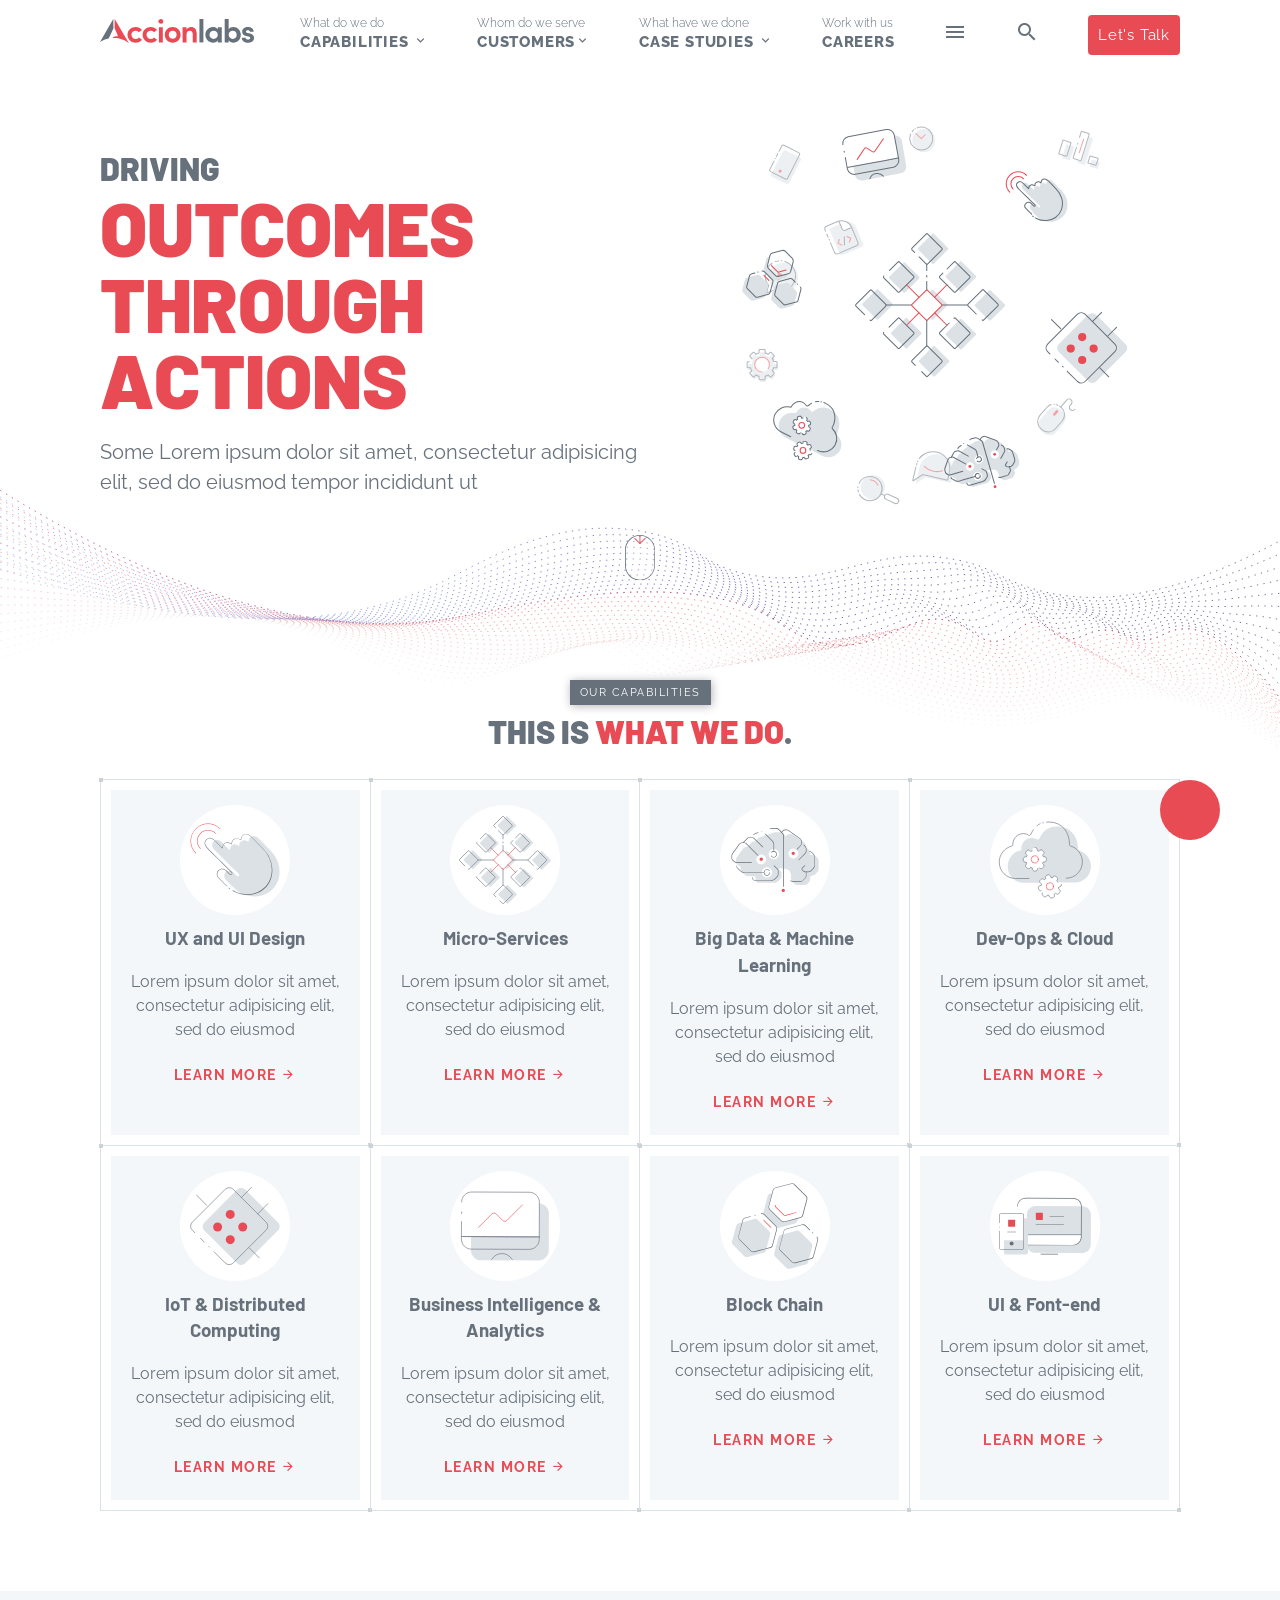
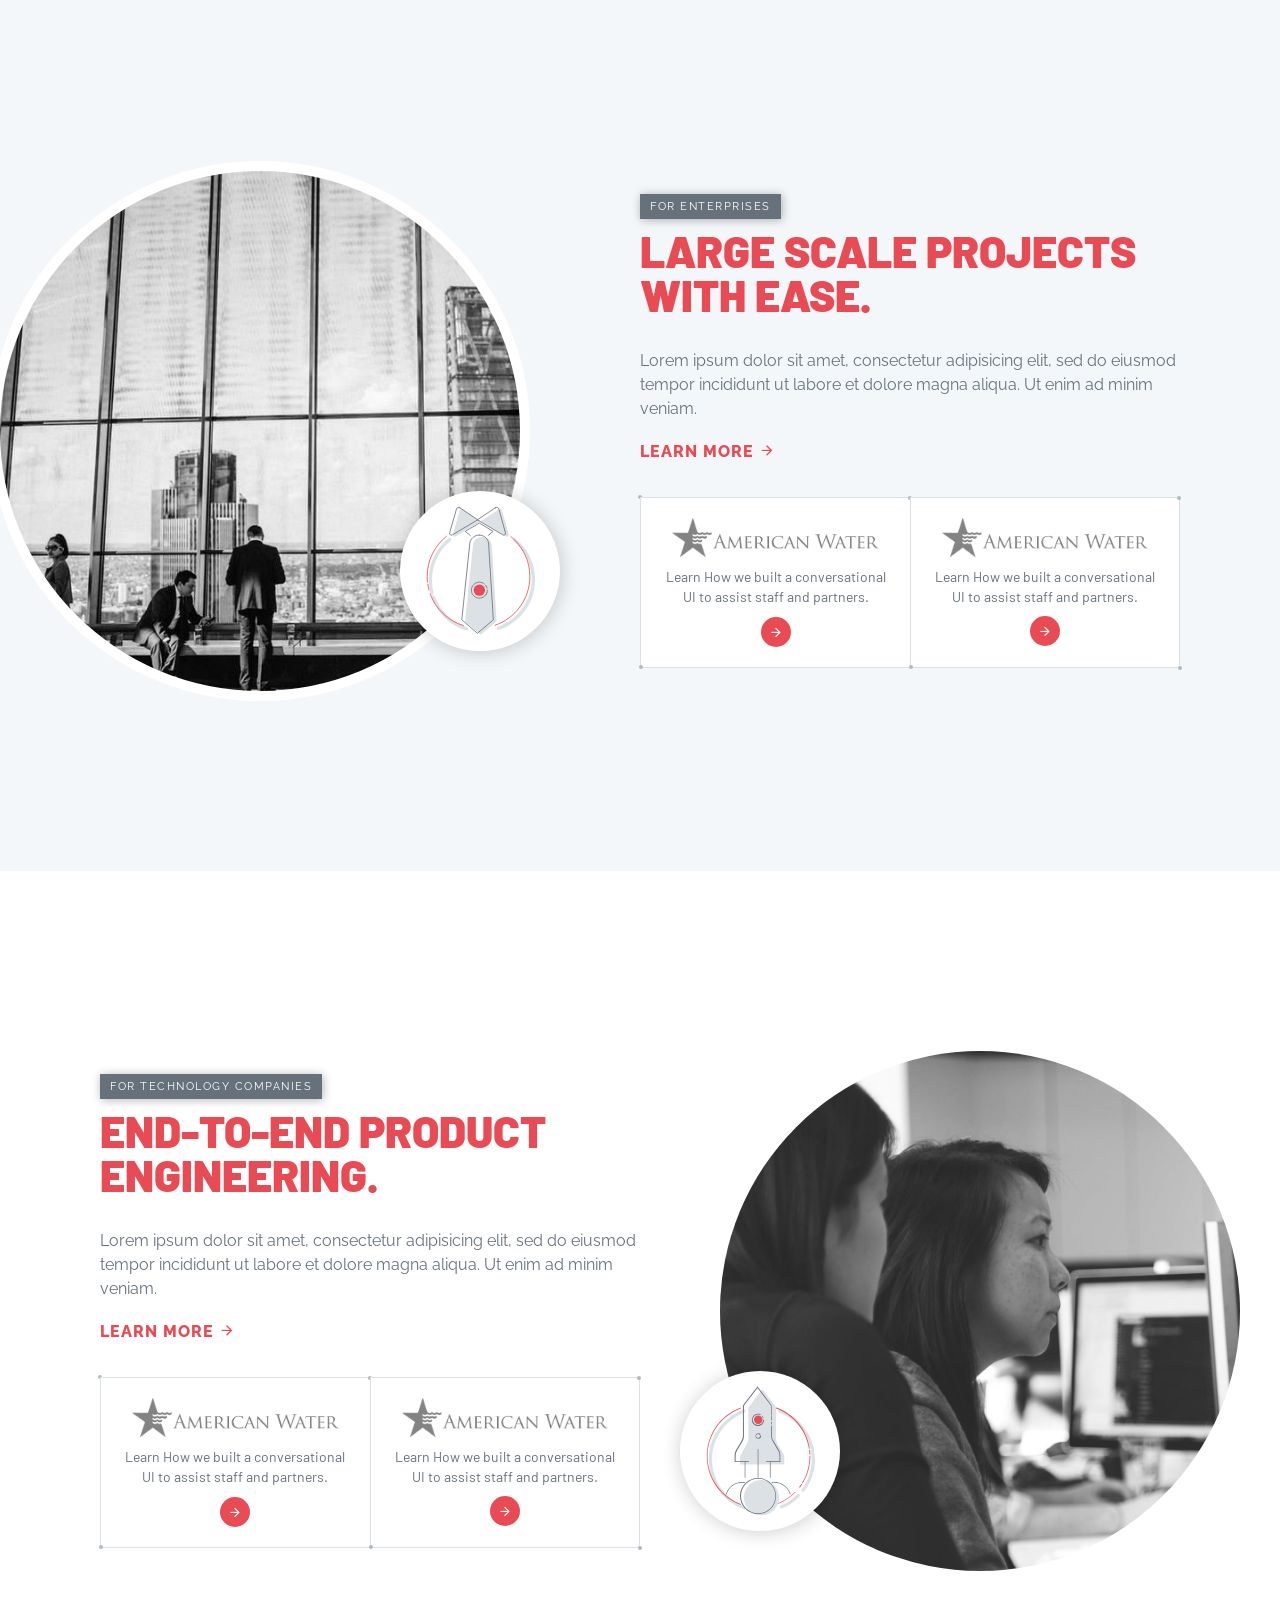
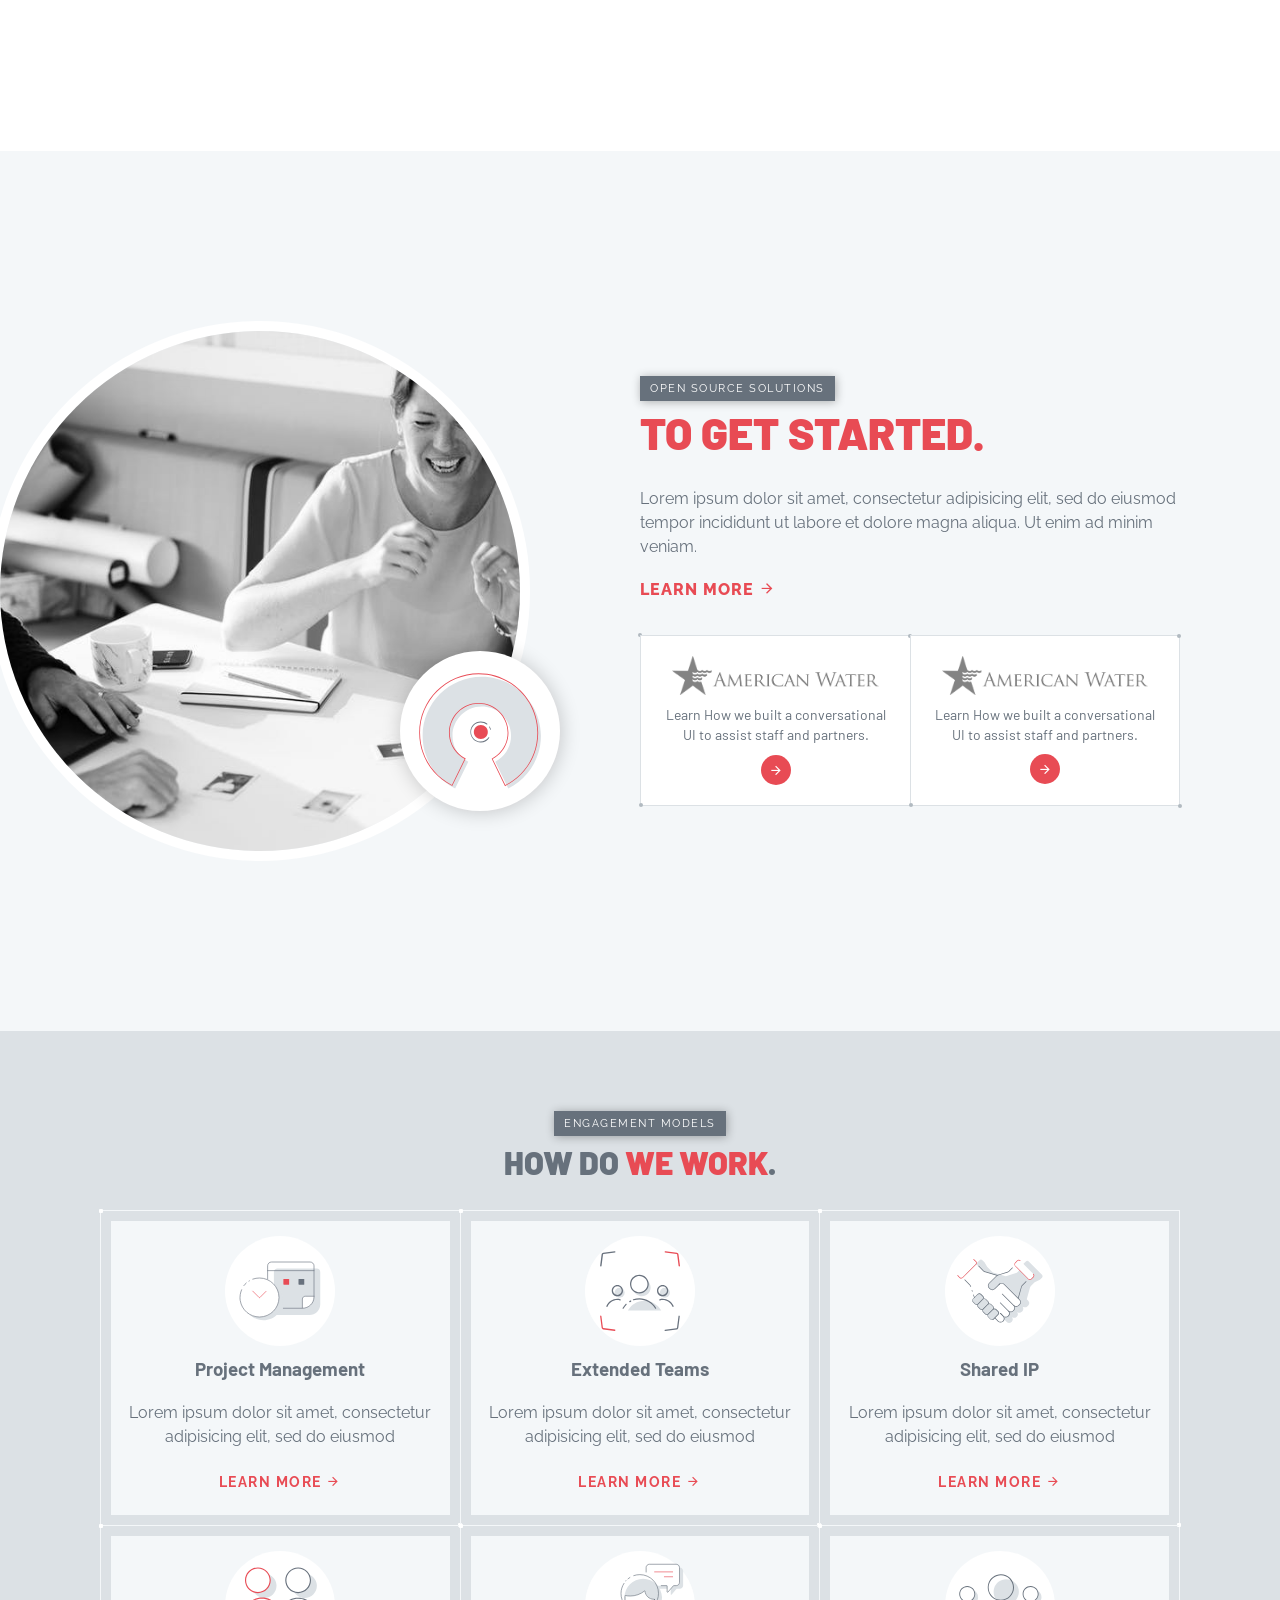
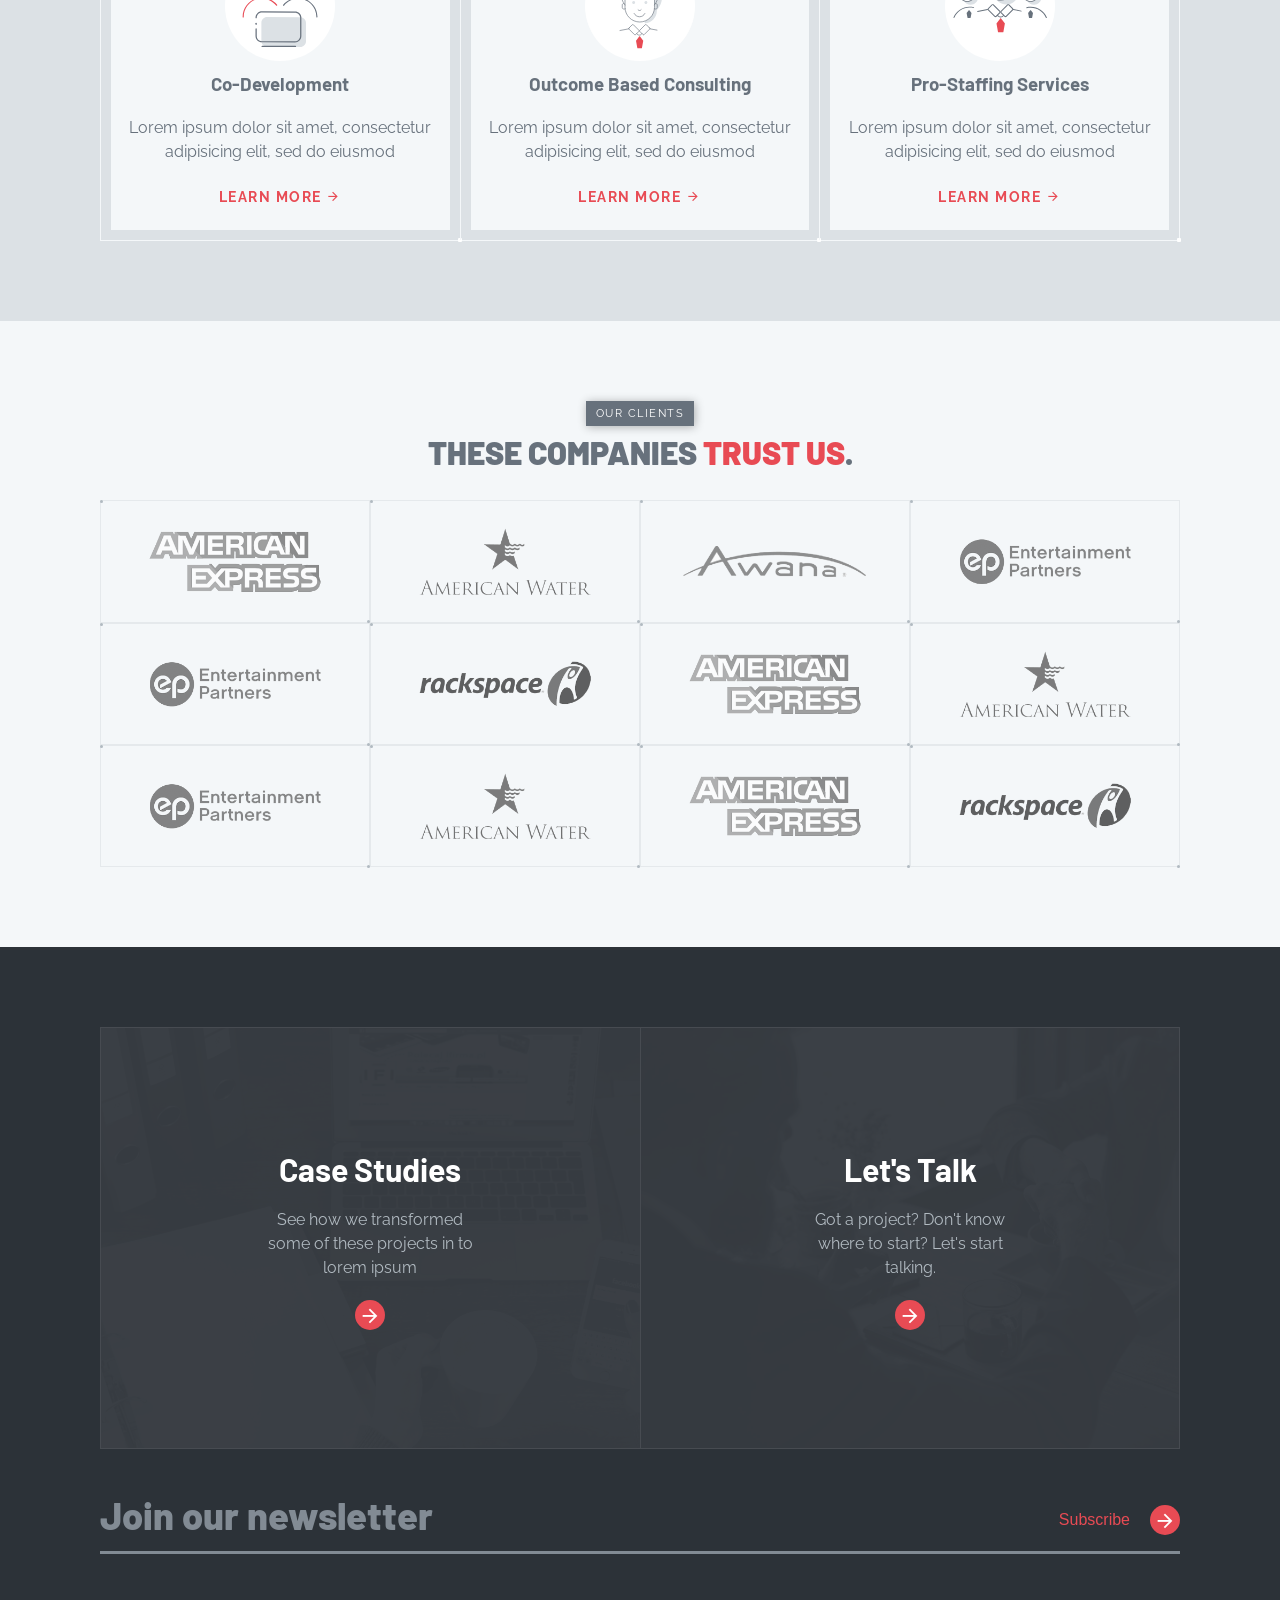
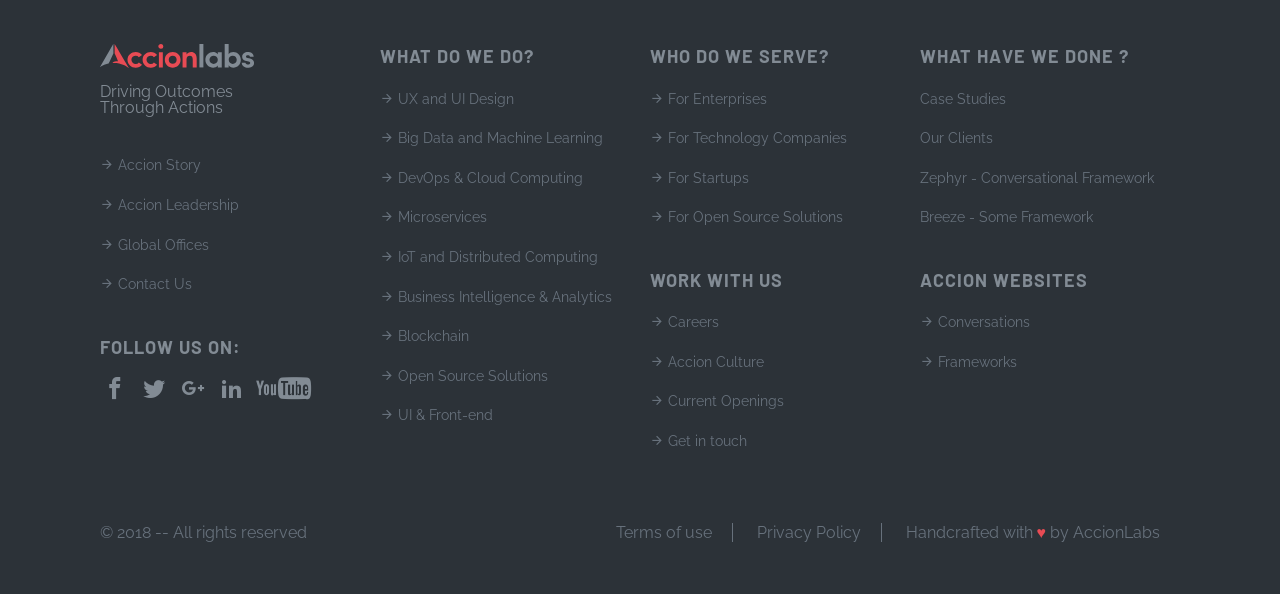
==== accion/index.html @ 18378451 "Changes" ====
<!doctype html>
<html class="no-js" lang="">
    <head>
        <meta charset="utf-8">
        <meta http-equiv="x-ua-compatible" content="ie=edge">
        <title></title>
        <meta name="description" content="">
        <meta name="viewport" content="width=device-width, initial-scale=1">

        <link rel="manifest" href="site.webmanifest">
        <link rel="apple-touch-icon" href="icon.png">
        <!-- Place favicon.ico in the root directory -->

        <link rel="stylesheet" href="css/normalize.css">
        <link rel="stylesheet" href="css/main.css">
    </head>
    <body>
        <!--[if lte IE 9]>
            <p class="browserupgrade">You are using an <strong>outdated</strong> browser. Please <a href="https://browsehappy.com/">upgrade your browser</a> to improve your experience and security.</p>
        <![endif]-->

        <!-- Add your site or application content here -->
       <div class="canvas">

           <header class="top-nav">
               <div class="page-wrap row">
                   <div class="branding col">
                       <a href="#nogo" class="logo">
                           <img src="img/logo.svg" alt="" class="inject-me">
                       </a>
                   </div>

                   <nav class="col nav-bar">
                       <ul class="main-nav row">
                      
                           <li>
                               <a href="#">
                                <span class="small">What do we do</span>
                                <span class="label">
                                  Capabilities
                                  <i class="icon icon-keyboard_arrow_down"></i>
                                </span>
                                </a>
                           </li>

                           <li>
                              <a href="#">
                                <span class="small">Whom do we serve</span>
                                <span class="label">
                                  Customers<i class="icon icon-keyboard_arrow_down"></i>
                                </span>
                              </a>
                           </li>

                           <li>
                               <a href="#">

                                <span class="small">What have we done</span>
                                <span class="label">
                                  Case Studies
                                  <i class="icon icon-keyboard_arrow_down"></i>
                                </span>
                                </a>
                           </li>

                           <li>
                               <a href="#">
                                  <span class="small">Work with us </span>
                                  <span class="label">
                                    Careers
                                  </span>
                               </a>
                           </li>

                            <li class="full-nav-icon navicon nav-trigger">
                                <a href="#">
                                    <i class="icon icon-nav icon-menu"></i>
                                </a>
                            </li>

                            <li class="navicon">
                                <a href="#">
                                    <i class="icon icon-nav icon-search"></i>
                                </a>
                            </li>

                             <li>
                               <a href="#">
                                  <span class="cta-btn">Let's Talk</span>
                                </a>
                           </li>

  
                          

                       </ul>
                   </nav>
                  
               </div>
           </header>
           <main class="page">
                <section class="page-section hero-banner">
                 
                    <div class="page-wrap">
                        <div class="slider-wrap">




                          <ul class="slider">
                            <li class="slide vertical-center">

                              <div class="animated-svg">
                               <div class="svg-slide">
                                <figure id="tagline" class="main-svg">
                                 <img src="img/tagline.svg" alt="" class="inject-me">

                                 <span class="burst-anim">
                                   <img src="img/burst.svg" alt="" class="inject-me">
                                 </span>
                               </figure>
                             </div>
                           </div>

                              <div class="aligner">
                                <div class="vertical-content aligner-item">
                                  <h2 class="typewriter">
                                    <strong class="js-letters mast__text smallblack">Driving
                                    </strong>
                                    <span class="js-letters mast__text"> Outcomes</span>
                                    <span class="js-letters mast__text">
                                      Through
                                    </span>
                                    <span class="js-letters mast__text"> Actions</span>
                                </h2>
                                <p>Some Lorem ipsum dolor sit amet, consectetur adipisicing elit, sed do eiusmod
                                tempor incididunt ut</p>
                                </div>

                              </div>
                            </li>


                            <li class="slide vertical-center">


                              <div class="animated-svg">
                               <div class="svg-slide">
                                <figure id="ux-design" class="main-svg">
                                 <img src="img/ux-design.svg" alt="" class="inject-me">
                                 <span class="burst-anim">
                                   <img src="img/burst.svg" alt="" class="inject-me">
                                 </span>
                               </figure>
                             </div>
                           </div>

                              <div class="aligner">
                                <div class="vertical-content aligner-item">
                                  <h2 class="typewriter">
                                    <strong class="js-letters mast__text smallblack">Engaging Users</strong>
                                    <span class="js-letters mast__text">with Human</span>
                                    <span class="js-letters mast__text">  Centered</span>
                                    <span class="js-letters mast__text">Designs</span>
                                </h2>
                                <p>Another Lorem ipsum dolor sit amet, consectetur adipisicing elit, sed do eiusmod
                                tempor incididunt ut labore</p>
                                </div>
                              </div>

                     
                            </li>


                            <li class="slide vertical-center">


                              <div class="animated-svg">
                               <div class="svg-slide">
                                <figure id="technology" class="main-svg">
                                 <img src="img/technology.svg" alt="" class="inject-me">
                                 <span class="burst-anim">
                                   <img src="img/burst.svg" alt="" class="inject-me">
                                 </span>
                               </figure>
                             </div>
                           </div>


                              <div class="aligner">
                                <div class="vertical-content aligner-item">
                                  <h2 class="typewriter">
                                     <strong class="js-letters mast__text smallblack">Fostering</strong>
                                    <span class="js-letters mast__text">a culture of </span>
                                    <span class="js-letters mast__text"> Innovation and</span><span class="js-letters mast__text">  Collaboration</span>
                                </h2>
                                <p>Some Lorem ipsum dolor sit amet, consectetur adipisicing elit, sed do eiusmod
                                tempor incididunt ut</p>
                                </div>
                              </div>
                            </li>


                            <li class="slide vertical-center">


                              <div class="animated-svg">
                               <div class="svg-slide">
                                <figure id="ux-design" class="main-svg">
                                 <img src="img/business.svg" alt="" class="inject-me">
                                 <span class="burst-anim">
                                   <img src="img/burst.svg" alt="" class="inject-me">
                                 </span>
                               </figure>
                             </div>
                           </div>


                              <div class="aligner">
                                <div class="vertical-content aligner-item">
                                  <h2 class="typewriter">
                                    <span class="js-letters mast__text">Beyond</span>
                                    <span class="js-letters mast__text">Web and </span>
                                    <span class="js-letters mast__text">Smartphones</span>
                                </h2>
                                <p>One Lorem ipsum dolor sit amet, consectetur adipisicing elit, sed do eiusmod
                                tempor incididunt</p>
                                </div>
                              </div>
                            </li>
                          </ul>
                        </div>
                      
                    </div>
                    <div class="wave parallax-img">
                      <img src="img/waves.svg" alt="" class="inject-me">
                    </div>

                    <span class="mouse-anim">
                      <img src="img/mouse.svg" alt="" class="inject-me">
                    </span>
                </section>
                <section class="page-section content-block services-section">
                     <header class="section-heading page-wrap">
                          <span class="labeltxt">Our Capabilities</span>
                          <h2 class="sub-heading">This is <span class="highlight">what we do</span>.</h2>
                      </header>
                    <div class="page-wrap">
                     <div class="coe-wrap row">
                       <article class="coe-block col-3">
                         <div class="cb-wrap">
                          <a href="#">
                           <figure class="icon">
                             <img src="img/icon-ux.svg" alt="" class="inject-me">
                           </figure>
                           <h3>UX and UI Design</h3>
                           <p>Lorem ipsum dolor sit amet, consectetur adipisicing elit, sed do eiusmod</p>
                           </a>

                           <a href="#" class="button more-button">Learn More <i class="icon-arrow_forward"></i>
                           </a>
                           
                         </div>
                       </article>
                       <article class="coe-block col-3">
                         <div class="cb-wrap">
                          <a href="#">
                           <figure class="icon">
                             <img src="img/icon-microservices.svg" alt="" class="inject-me">
                           </figure>
                           <h3>Micro-Services</h3>
                           <p>Lorem ipsum dolor sit amet, consectetur adipisicing elit, sed do eiusmod</p>
                           </a>

                           <a href="#" class="button more-button">Learn More <i class="icon-arrow_forward"></i>
                           </a>
                           
                         </div>
                       </article>
                       <article class="coe-block col-3">
                         <div class="cb-wrap">
                          <a href="#">
                           <figure class="icon">
                             <img src="img/icon-bigdata.svg" alt="" class="inject-me">
                           </figure>
                           <h3>Big Data &amp; Machine Learning</h3>
                           <p>Lorem ipsum dolor sit amet, consectetur adipisicing elit, sed do eiusmod</p>
                           </a>

                           <a href="#" class="button more-button">Learn More <i class="icon-arrow_forward"></i>
                           </a>
                           
                         </div>
                       </article>
                       
                       <article class="coe-block col-3">
                         <div class="cb-wrap">
                          <a href="#">
                           <figure class="icon">
                             <img src="img/icon-devops.svg" alt="" class="inject-me">
                           </figure>
                           <h3>Dev-Ops &amp; Cloud</h3>
                           <p>Lorem ipsum dolor sit amet, consectetur adipisicing elit, sed do eiusmod</p>
                           </a>

                           <a href="#" class="button more-button">Learn More <i class="icon-arrow_forward"></i>
                           </a>
                           
                         </div>
                       </article>
                       

                       <article class="coe-block col-3">
                         <div class="cb-wrap">
                          <a href="#">
                           <figure class="icon">
                             <img src="img/icon-iot.svg" alt="" class="inject-me">
                           </figure>
                           <h3>IoT &amp; Distributed Computing</h3>
                           <p>Lorem ipsum dolor sit amet, consectetur adipisicing elit, sed do eiusmod</p>
                           </a>

                           <a href="#" class="button more-button">Learn More <i class="icon-arrow_forward"></i>
                           </a>
                           
                         </div>
                       </article>


                       <article class="coe-block col-3">
                         <div class="cb-wrap">
                          <a href="#">
                           <figure class="icon">
                             <img src="img/icon-bi.svg" alt="" class="inject-me">
                           </figure>
                           <h3>Business Intelligence &amp; Analytics</h3>
                           <p>Lorem ipsum dolor sit amet, consectetur adipisicing elit, sed do eiusmod</p>
                           </a>

                           <a href="#" class="button more-button">Learn More <i class="icon-arrow_forward"></i>
                           </a>
                           
                         </div>
                       </article>

                        <article class="coe-block col-3">
                         <div class="cb-wrap">
                          <a href="#">
                           <figure class="icon">
                             <img src="img/icon-blockchain.svg" alt="" class="inject-me">
                           </figure>
                           <h3>Block Chain</h3>
                           <p>Lorem ipsum dolor sit amet, consectetur adipisicing elit, sed do eiusmod</p>
                           </a>

                           <a href="#" class="button more-button">Learn More <i class="icon-arrow_forward"></i>
                           </a>
                           
                         </div>
                       </article>

                       <article class="coe-block col-3">
                         <div class="cb-wrap">
                          <a href="#">
                           <figure class="icon">
                             <img src="img/icon-ui.svg" alt="" class="inject-me">
                           </figure>
                           <h3>UI &amp; Font-end</h3>
                           <p>Lorem ipsum dolor sit amet, consectetur adipisicing elit, sed do eiusmod</p>
                           </a>

                           <a href="#" class="button more-button">Learn More <i class="icon-arrow_forward"></i>
                           </a>
                           
                         </div>
                       </article>
                     </div>



                    </div>
                </section>

                <section class="page-section content-block feature-block alt-bg scroll-section">
                    


                  <div class="vertical-aligner">
                    <div class="page-wrap row">
                      <div class="col-6">
                        <div class="parallax-feature">
                          <figure class="feature-img">
                            <img src="img/corporate.jpg" alt="">
                          </figure>
                          <div class="feature-icon">
                            <img src="img/enterprise.svg" alt="" class="inject-me">
                          </div>
                        </div>
                      </div>
                      <div class="col-6">
                        <div class="aligner">
                          <div class="align-center">

                            <header class="section-heading">
                              <span class="labeltxt">For Enterprises</span>
                              <h2 class="sub-heading">
                                <span class="highlight">Large Scale Projects with ease.</span></h2>
                            </header>
                            <article class="excerpt">
                              <p>Lorem ipsum dolor sit amet, consectetur adipisicing elit, sed do eiusmod
                                tempor incididunt ut labore et dolore magna aliqua. Ut enim ad minim veniam.</p>
                                <a href="#" class="more-btn">
                                  Learn More <i class="icon icon-arrow_forward"></i>
                                </a>

                              <ul class="related-case-studies row">
                                <li class="item col-6">
                                  <figure class="logo-img">
                                    <img src="img/awlogo.png" alt="">
                                  </figure>
                                  <a href="#"><h3>
                                    Learn How we built a conversational UI to assist staff and partners.
                                    <i class="icon icon-arrow_forward"></i>

                                  </h3>
                                  
  
                                  </a>
                                </li>

                                <li class="item col-6">
                                  <figure class="logo-img">
                                    <img src="img/awlogo.png" alt="">
                                  </figure>
                                  <a href="#"><h3>
                                    Learn How we built a conversational UI to assist staff and partners.
                                    <i class="icon icon-arrow_forward"></i>
                                  </h3>
  
                                  </a>
                                </li>


                              </ul>
                            </article>
                          </div>
                        </div>
                      </div>
                    </div>
                  </div>
                </section>

                <section class="page-section content-block feature-block scroll-section">

                  <div class="vertical-aligner">
                    <div class="page-wrap row">
                      <div class="col-6">
                        <div class="aligner">
                          <div class="align-center">
                            <header class="section-heading">
                              <span class="labeltxt">For Technology Companies</span>
                              <h2 class="sub-heading"><span class="highlight">End-to-end Product Engineering.</span></h2>
                            </header>
                            <article class="excerpt">
                              <p>Lorem ipsum dolor sit amet, consectetur adipisicing elit, sed do eiusmod
                                tempor incididunt ut labore et dolore magna aliqua. Ut enim ad minim veniam.</p>
                                <a href="#" class="more-btn">
                                  Learn More <i class="icon icon-arrow_forward"></i>
                                </a>

                              <ul class="related-case-studies row">
                                <li class="item col-6">
                                  <figure class="logo-img">
                                    <img src="img/awlogo.png" alt="">
                                  </figure>
                                  <a href="#"><h3>
                                    Learn How we built a conversational UI to assist staff and partners.
                                    <i class="icon icon-arrow_forward"></i>

                                  </h3>
                                  
  
                                  </a>
                                </li>

                                <li class="item col-6">
                                  <figure class="logo-img">
                                    <img src="img/awlogo.png" alt="">
                                  </figure>
                                  <a href="#"><h3>
                                    Learn How we built a conversational UI to assist staff and partners.
                                    <i class="icon icon-arrow_forward"></i>
                                  </h3>
  
                                  </a>
                                </li>


                              </ul>
                            </article>
                          </div>
                        </div>

                      </div>
                      <div class="col-6">

                       <div class="parallax-feature">
                        <figure class="feature-img">
                          <img src="img/technology.jpg" alt="">
                        </figure>
                        <div class="feature-icon">
                          <img src="img/startup.svg" alt="" class="inject-me">
                        </div>
                      </div>

                    </div>
                  </div>

                 

                </div>

              </section>




              <section class="page-section content-block feature-block alt-bg scroll-section">

                <div class="vertical-aligner">
                  <div class="page-wrap row">
                    <div class="col-6">

                     <div class="parallax-feature">
                      <figure class="feature-img">
                        <img src="img/retail.jpg" alt="">
                      </figure>
                      <div class="feature-icon">
                        <img src="img/opensource.svg" class="inject-me" alt="">
                      </div>
                    </div>

                  </div>

                  <div class="col-6">
                    <div class="aligner">
                      <div class="align-center">
                        <header class="section-heading">
                          <span class="labeltxt">Open Source Solutions</span>
                          <h2 class="sub-heading"><span class="highlight">To Get started.</span></h2>
                        </header>
                        <article class="excerpt">
                              <p>Lorem ipsum dolor sit amet, consectetur adipisicing elit, sed do eiusmod
                                tempor incididunt ut labore et dolore magna aliqua. Ut enim ad minim veniam.</p>
                                <a href="#" class="more-btn">
                                  Learn More <i class="icon-arrow_forward"></i>
                           
                                </a>

                              <ul class="related-case-studies row">
                                <li class="item col-6">
                                  <figure class="logo-img">
                                    <img src="img/awlogo.png" alt="">
                                  </figure>
                                  <a href="#"><h3>
                                    Learn How we built a conversational UI to assist staff and partners.
                                    <i class="icon icon-arrow_forward"></i>

                                  </h3>
                                  
  
                                  </a>
                                </li>

                                <li class="item col-6">
                                  <figure class="logo-img">
                                    <img src="img/awlogo.png" alt="">
                                  </figure>
                                  <a href="#"><h3>
                                    Learn How we built a conversational UI to assist staff and partners.
                                    <i class="icon icon-arrow_forward"></i>
                                  </h3>
  
                                  </a>
                                </li>


                              </ul>
                            </article>
                      </div>
                    </div>
                  </div>

                </div>
              </div>
                  


            </section>


            <section class="process-section page-section content-block">
                      <header class="section-heading center">
                          <span class="labeltxt">Engagement Models</span>
                          <h2 class="sub-heading">How do <span class="highlight">we work</span>.</h2>
                      </header>

                      <div class="page-wrap">
                        <div class="coe-wrap row">
                       <article class="coe-block col-4">
                         <div class="cb-wrap">
                          <a href="#">
                           <figure class="icon">
                             <img src="img/icon-pm.svg" alt="" class="inject-me">
                           </figure>
                           <h3>Project Management</h3>
                           <p>Lorem ipsum dolor sit amet, consectetur adipisicing elit, sed do eiusmod</p>
                           </a>

                           <a href="#" class="button more-button">Learn More <i class="icon-arrow_forward"></i> </a>
                           
                         </div>
                       </article>
                       <article class="coe-block col-4">
                         <div class="cb-wrap">
                          <a href="#">
                           <figure class="icon">
                             <img src="img/icon-extended.svg" alt="" class="inject-me">
                           </figure>
                           <h3>Extended Teams</h3>
                           <p>Lorem ipsum dolor sit amet, consectetur adipisicing elit, sed do eiusmod</p>
                           </a>

                           <a href="#" class="button more-button">Learn More <i class="icon-arrow_forward"></i> </a>
                           
                         </div>
                       </article>
                       <article class="coe-block col-4">
                         <div class="cb-wrap">
                          <a href="#">
                           <figure class="icon">
                             <img src="img/icon-shared.svg" alt="" class="inject-me">
                           </figure>
                           <h3>Shared IP</h3>
                           <p>Lorem ipsum dolor sit amet, consectetur adipisicing elit, sed do eiusmod</p>
                           </a>

                           <a href="#" class="button more-button">Learn More <i class="icon-arrow_forward"></i> </a>
                           
                         </div>
                       </article>
                       

                       <article class="coe-block col-4">
                         <div class="cb-wrap">
                          <a href="#">
                           <figure class="icon">
                             <img src="img/icon-codev.svg" alt="" class="inject-me">
                           </figure>
                           <h3>Co-Development</h3>
                           <p>Lorem ipsum dolor sit amet, consectetur adipisicing elit, sed do eiusmod</p>
                           </a>

                           <a href="#" class="button more-button">Learn More <i class="icon-arrow_forward"></i> </a>
                           
                         </div>
                       </article>

                        <article class="coe-block col-4">
                         <div class="cb-wrap">
                          <a href="#">
                           <figure class="icon">
                             <img src="img/icon-consulting.svg" alt="" class="inject-me">
                           </figure>
                           <h3>Outcome Based Consulting</h3>
                           <p>Lorem ipsum dolor sit amet, consectetur adipisicing elit, sed do eiusmod</p>
                           </a>

                           <a href="#" class="button more-button">Learn More <i class="icon-arrow_forward"></i> </a>
                           
                         </div>
                       </article>

                       <article class="coe-block col-4">
                         <div class="cb-wrap">
                          <a href="#">
                           <figure class="icon">
                             <img src="img/icon-staffing.svg" alt="" class="inject-me">
                           </figure>
                           <h3>Pro-Staffing Services</h3>
                           <p>Lorem ipsum dolor sit amet, consectetur adipisicing elit, sed do eiusmod</p>
                           </a>

                           <a href="#" class="button more-button">Learn More <i class="icon-arrow_forward"></i> </a>
                           
                         </div>
                       </article>
                     </div>
                      </div>


            </section>

            <section class="customer-logos page-section content-block">
              
              <div class="page-wrap">
                <header class="section-heading center">
                          <span class="labeltxt">Our Clients</span>
                          <h2 class="sub-heading">These companies <span class="highlight">trust us</span>.</h2>
                        </header>

              
              <div class="row logo-list-wrap">
                <div class="logo-col col-3">
                  <img src="img/amex-logo.png" alt="american express">
                </div>
                <div class="logo-col col-3">
                  <img src="img/amw-logo.png" alt="american express">
                </div>
                <div class="logo-col col-3">
                  <img src="img/awana-logo.png" alt="american express">
                </div>
                <div class="logo-col col-3">
                  <img src="img/ep-logo.png" alt="american express">
                </div>

                <div class="logo-col col-3">
                  <img src="img/ep-logo.png" alt="american express">
                </div>
                <div class="logo-col col-3">
                  <img src="img/rackspace-logo.png" alt="american express">
                </div>
                <div class="logo-col col-3">
                  <img src="img/amex-logo.png" alt="american express">
                </div>
                <div class="logo-col col-3">
                  <img src="img/amw-logo.png" alt="american express">
                </div>
                <div class="logo-col col-3">
                  <img src="img/ep-logo.png" alt="american express">
                </div>

                <div class="logo-col col-3">
                  <img src="img/amw-logo.png" alt="american express">
                </div>
                <div class="logo-col col-3">
                  <img src="img/amex-logo.png" alt="american express">
                </div>
                 <div class="logo-col col-3">
                  <img src="img/rackspace-logo.png" alt="american express">
                </div>


              </div>

              </div>

            </section>


            <section class="page-section cta-section">
              
                <div class="row page-wrap">
                  
                  <div class="col-6 column">
                    <a href="#" class="cta-block">
                      <span class="bg-img">
                        <img src="img/work.jpeg" alt="">
                      </span>
                      <div class="cta-wrap vertical-aligner">
                        <article class="vertical-center">
                          <h2>Case Studies</h2>
                          <p>See how we transformed some of these projects in to lorem ipsum 
                            <i class="cta-icon icon-arrow_forward"></i>
  
                          </p>
                        </article>
                      </div>
                    </a>
                  </div>

                  <div class="col-6 column">
                    <a href="#" class="cta-block ">
                      <span class="bg-img">
                        <img src="img/letstalk.jpeg" alt="">
                      </span>
                      <div class="cta-wrap vertical-aligner">
                        <article class="vertical-center">
                          <h2>Let's Talk</h2>
                          <p>Got a project? Don't know where to start? Let's start talking.
                            <i class="cta-icon icon-arrow_forward"></i>
                          </p>
                        </article>
                      </div>
                    </a>
                  </div>
                </div>

                <div class="page-wrap newsletter-wrap">
                  <form action="#" class="row">
                    <div class="text-field col-10">
                      <label for="email">
                        Join our newsletter
                      </label>
                      <input type="text" id="email" name="email"  placeholder="Enter your e-mail" autocomplete="off">
                    </div>

                    <div class="button-field col-2">
                      <button>
                        Subscribe <i class="cta-icon icon-arrow_forward"></i>
                      </button>
                    </div>
                  </form>
                </div>

            </section>
            
           </main>
           <footer class="global-footer">
               <div class="page-wrap">
                   <div class="row footer-row">
                     <div class="footer-col col-3">
                      <h1><span class="hidden">AccionLabs </span>
                       <a href="#" class="footer-logo">
                         <img src="img/logo.svg" alt="" class="inject-me">
                       </a>
                       <span class="sub-title">
                         Driving Outcomes <br />Through Actions
                       </span>
                       </h1>

                       <ul class="footer-nav">
                         <li>
                            <a href="#"><i class="icon-arrow_forward"></i> Accion Story</a>
                          </li>
                         <li>
                            <a href="#"><i class="icon-arrow_forward"></i> Accion Leadership</a>
                          </li>
                         <li>
                            <a href="#"><i class="icon-arrow_forward"></i> Global Offices</a>
                          </li>
                         <li>
                            <a href="#"><i class="icon-arrow_forward"></i> Contact Us</a>
                          </li>

                       </ul>

                       <h2>Follow us on:</h2>

                       <ul class="social-nav">
                         <li>
                           <a href="#">
                             <i class="icon-icon-facebook"></i>
                           </a>
                          </li>
                          <li>

                           <a href="#">
                             <i class="icon-icon-twitter"></i>
                           </a>

                           </li>

                           <li>

                           <a href="#">
                             <i class="icon-icon-google-plus"></i>
                           </a>
                           </li>

                           <li>
                           <a href="#">
                             <i class="icon-icon-linkedin"></i>
                           </a>
                           </li>


                           <li>

                           <a href="#">
                             <i class="icon-icon-youtube"></i>
                           </a>

                         </li>
                       </ul>


                     </div>
                     <div class="footer-col col-3">
                       <h2>What Do We Do?</h2>

                       <ul class="footer-nav">
                         <li>
                          <a href="#"><i class="icon-arrow_forward"></i> UX and UI Design</a>
                        </li>
                        <li>
                          <a href="#"><i class="icon-arrow_forward"></i> Big Data and Machine Learning</a>
                        </li>
                        <li>
                          <a href="#"><i class="icon-arrow_forward"></i> DevOps &amp; Cloud Computing</a>
                        </li>
                        <li>
                          <a href="#"><i class="icon-arrow_forward"></i> Microservices</a>
                        </li>
                        <li>
                          <a href="#"><i class="icon-arrow_forward"></i> IoT and Distributed Computing</a>
                        </li>
                        <li>
                          <a href="#"><i class="icon-arrow_forward"></i> Business Intelligence &amp; Analytics</a>
                        </li>
                        <li>
                          <a href="#"><i class="icon-arrow_forward"></i> Blockchain</a>
                        </li>
                        <li>
                          <a href="#"><i class="icon-arrow_forward"></i> Open Source Solutions</a>
                        </li>
                        <li>
                          <a href="#"><i class="icon-arrow_forward"></i> UI &amp; Front-end</a>
                        </li>

                      </ul>

                     </div>
                     <div class="footer-col col-3">
                      <h2>Who Do We Serve?</h2>

                       <ul class="footer-nav">
                         <li>
                            <a href="#"><i class="icon-arrow_forward"></i> For Enterprises</a>
                          </li>
                         <li>
                            <a href="#"><i class="icon-arrow_forward"></i> For Technology Companies</a>
                          </li>
                         <li>
                            <a href="#"><i class="icon-arrow_forward"></i> For Startups</a>
                          </li>
                         <li>
                            <a href="#"><i class="icon-arrow_forward"></i> For Open Source Solutions</a>
                          </li>
                       </ul>

                       <h2>Work With Us</h2>

                       <ul class="footer-nav">
                         <li>
                            <a href="#"><i class="icon-arrow_forward"></i> Careers</a>
                          </li>
                         <li>
                            <a href="#"><i class="icon-arrow_forward"></i> Accion Culture</a>
                          </li>
                         <li>
                            <a href="#"><i class="icon-arrow_forward"></i> Current Openings</a>
                          </li>
                         <li>
                            <a href="#"><i class="icon-arrow_forward"></i> Get in touch</a>
                          </li>
                       </ul>



                      
                     </div>
                     <div class="footer-col col-3">
                       <h2>What Have We Done ?</h2>

                       <ul class="footer-nav">
                         <li>
                            <a href="#">Case Studies</a>
                          </li>
                         <li>
                            <a href="#">Our Clients</a>
                          </li>
                         <li>
                            <a href="#">Zephyr - Conversational Framework</a>
                          </li>
                         <li>
                            <a href="#">Breeze - Some Framework</a>
                          </li>
                       </ul>


                       <h2>Accion Websites</h2>

                       <ul class="footer-nav">
                         <li>
                            <a href="#"><i class="icon-arrow_forward"></i> Conversations</a>
                          </li>
                         <li>
                            <a href="#"><i class="icon-arrow_forward"></i> Frameworks</a>
                          </li>
                       </ul>




                     </div>
                   </div>
                   <div class="legal row">
                    <span class="col-3">
                     &copy; 2018 -- All rights reserved
                     </span>
                     <ul class="legal-links col-9">
                       <li><a href="#">Terms of use</a></li>
                       <li><a href="#">Privacy Policy</a></li>
                       <li><a href="#">Handcrafted with <span class="red">&hearts;</span> by AccionLabs</a></li>
                     </ul>
                   </div>
               </div>
           </footer>
       </div>
       <div class="off-canvas main-navigation">
        <div class="mn-wrap">
          <a href="#" class="close-nav">
            <i class="icon-close"></i>
          </a>
           <nav class="main-nav-wrap">
             
           </nav>
           </div>
       </div>

       <div class="chat-bot">
        <div class="chat-bot-wrap">
         <a href="#" class="bot-trigger">
           
         </a>
         <div class="bot-notification">
           
         </div>
         <div class="chat-bot-ui">
           
         </div>
         </div>
       </div>

       <div class="pageloader">
         <div class="aligner">
           <div class="loader loader--style6" title="5">
            <svg version="1.1" id="Layer_1" xmlns="http://www.w3.org/2000/svg" xmlns:xlink="http://www.w3.org/1999/xlink" x="0px" y="0px"
            width="24px" height="30px" viewBox="0 0 24 30" style="enable-background:new 0 0 50 50;" xml:space="preserve">
            <rect x="0" y="13" width="4" height="5" fill="#e84b54">
              <animate attributeName="height" attributeType="XML"
              values="5;21;5" 
              begin="0s" dur="0.6s" repeatCount="indefinite" />
              <animate attributeName="y" attributeType="XML"
              values="13; 5; 13"
              begin="0s" dur="0.6s" repeatCount="indefinite" />
            </rect>
            <rect x="10" y="13" width="4" height="5" fill="#e84b54">
              <animate attributeName="height" attributeType="XML"
              values="5;21;5" 
              begin="0.15s" dur="0.6s" repeatCount="indefinite" />
              <animate attributeName="y" attributeType="XML"
              values="13; 5; 13"
              begin="0.15s" dur="0.6s" repeatCount="indefinite" />
            </rect>
            <rect x="20" y="13" width="4" height="5" fill="#e84b54">
              <animate attributeName="height" attributeType="XML"
              values="5;21;5" 
              begin="0.3s" dur="0.6s" repeatCount="indefinite" />
              <animate attributeName="y" attributeType="XML"
              values="13; 5; 13"
              begin="0.3s" dur="0.6s" repeatCount="indefinite" />
            </rect>
          </svg>
        </div>
         </div>
       </div>
        <script src="js/vendor/modernizr-3.5.0.min.js"></script>
        <script src="https://code.jquery.com/jquery-3.2.1.min.js" integrity="sha256-hwg4gsxgFZhOsEEamdOYGBf13FyQuiTwlAQgxVSNgt4=" crossorigin="anonymous"></script>
        <script>window.jQuery || document.write('<script src="js/vendor/jquery-3.2.1.min.js"><\/script>')</script>
        <script src="js/plugins.js"></script>
        <script src="js/jquery.inview.min.js"></script>
        <script src="plugins/jquery.bxslider.js"></script>
        <script src="js/svg-inject.js"></script>
        <script src="js/svg.js"></script>
        <script src="js/main.js"></script>

    </body>
</html>
---- accion/css/main.css ----
@import url('base.css');
@import url('icon/style.css');
@import url('../plugins/jquery.bxslider.css');
@import url('style.css');
@import url('mediaqueries.css');
body {
  min-height: 3000px;
}
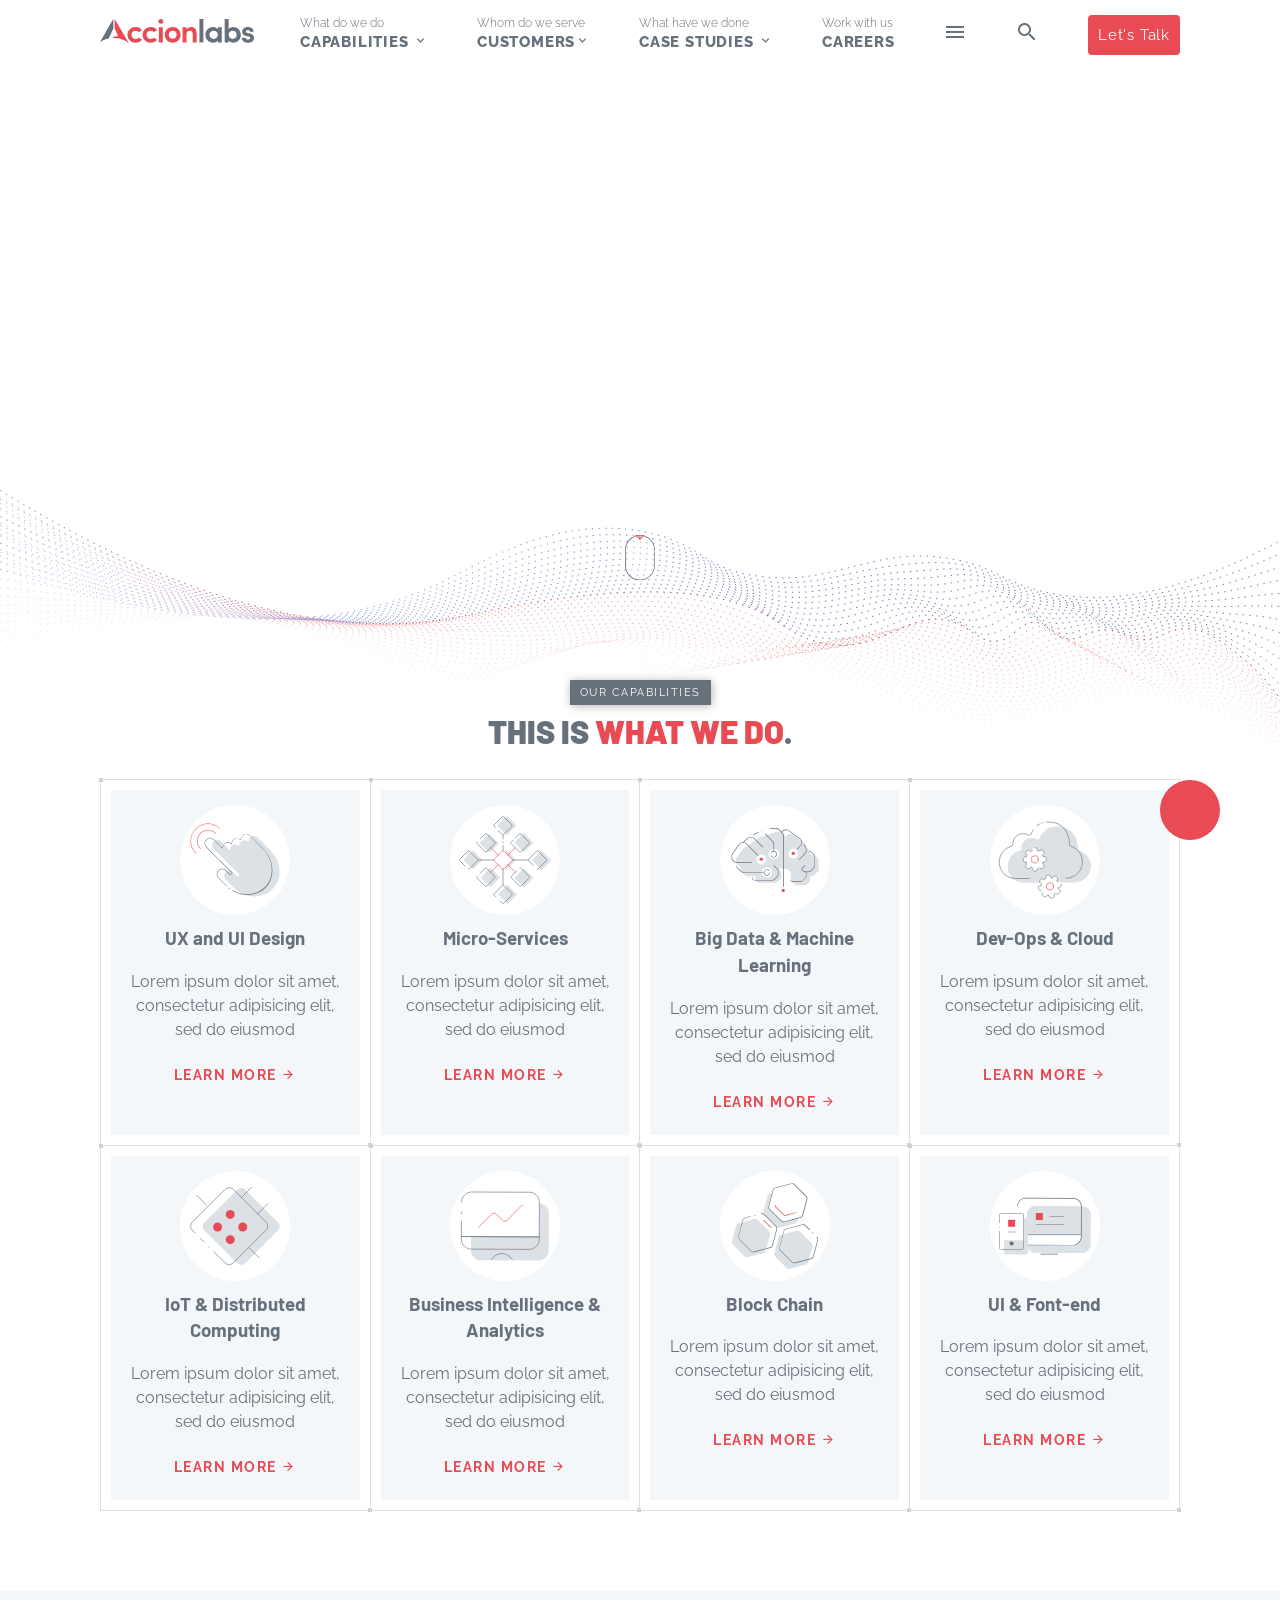
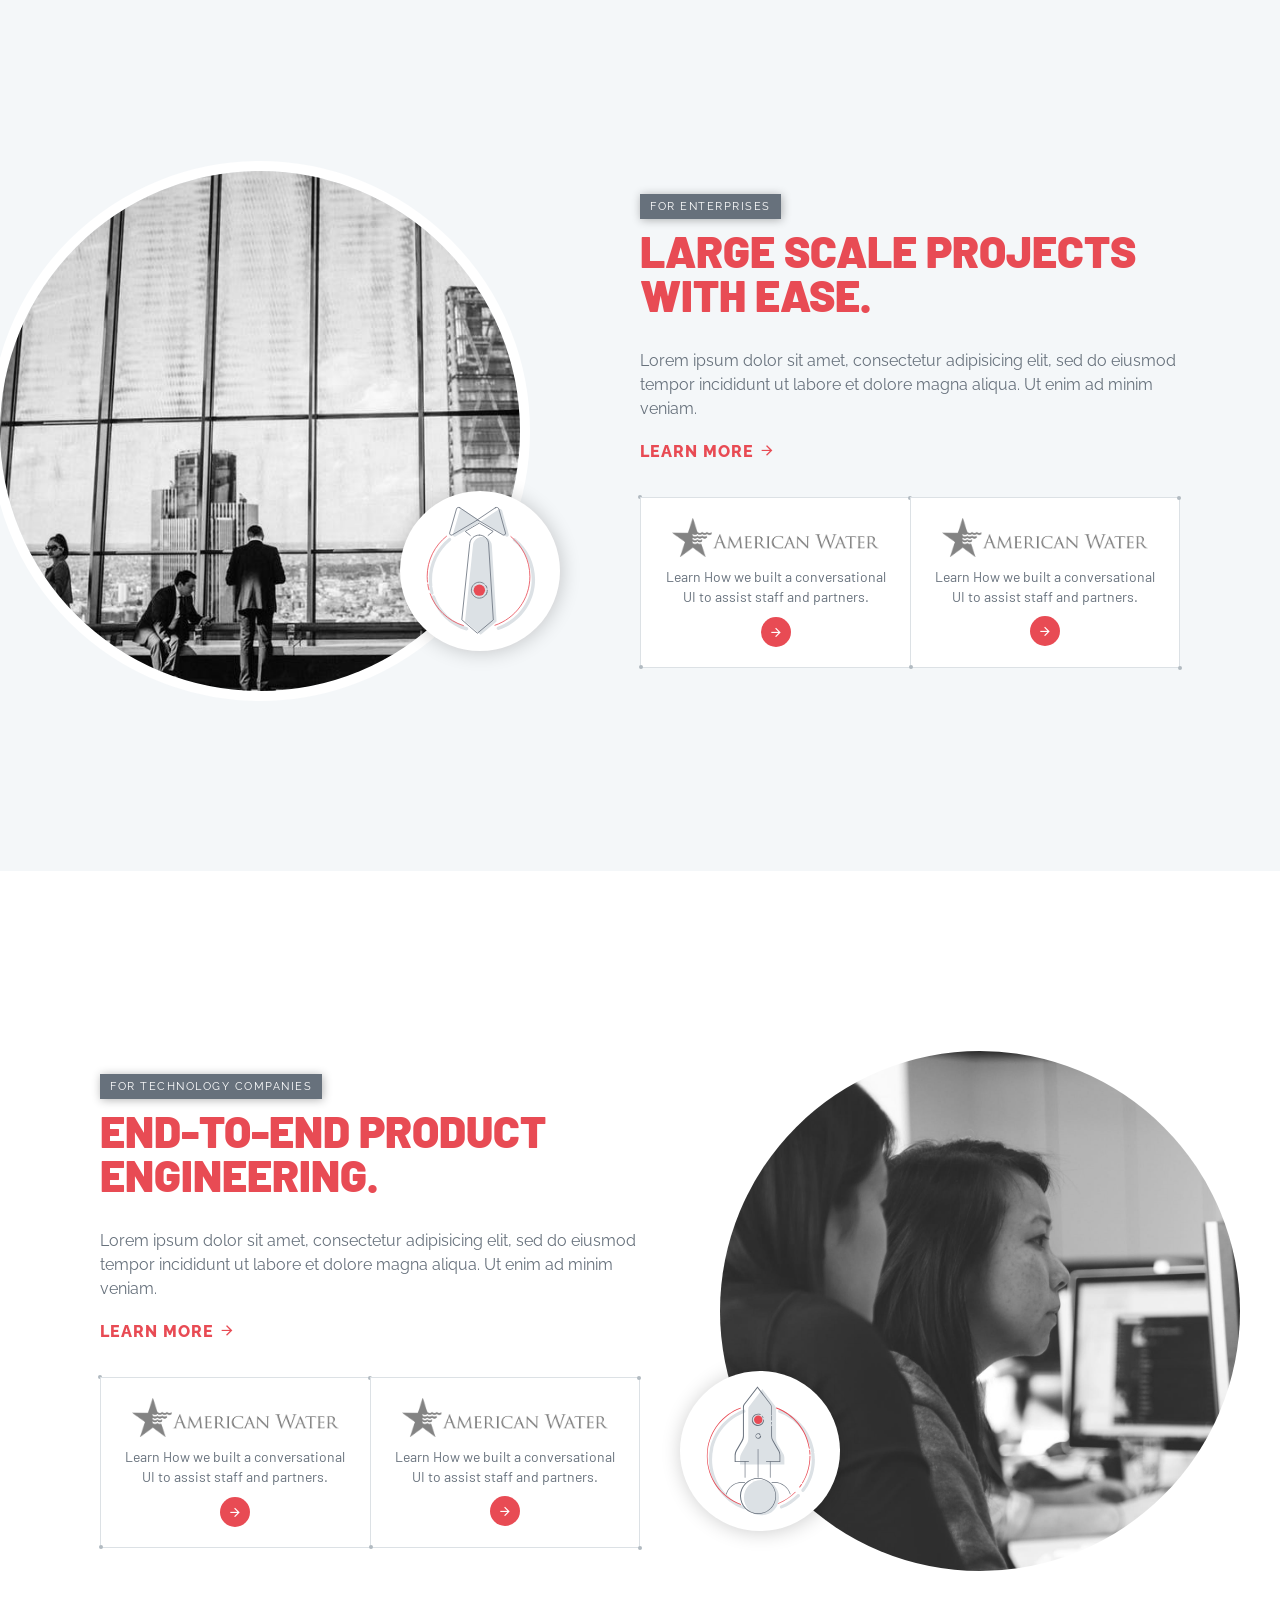
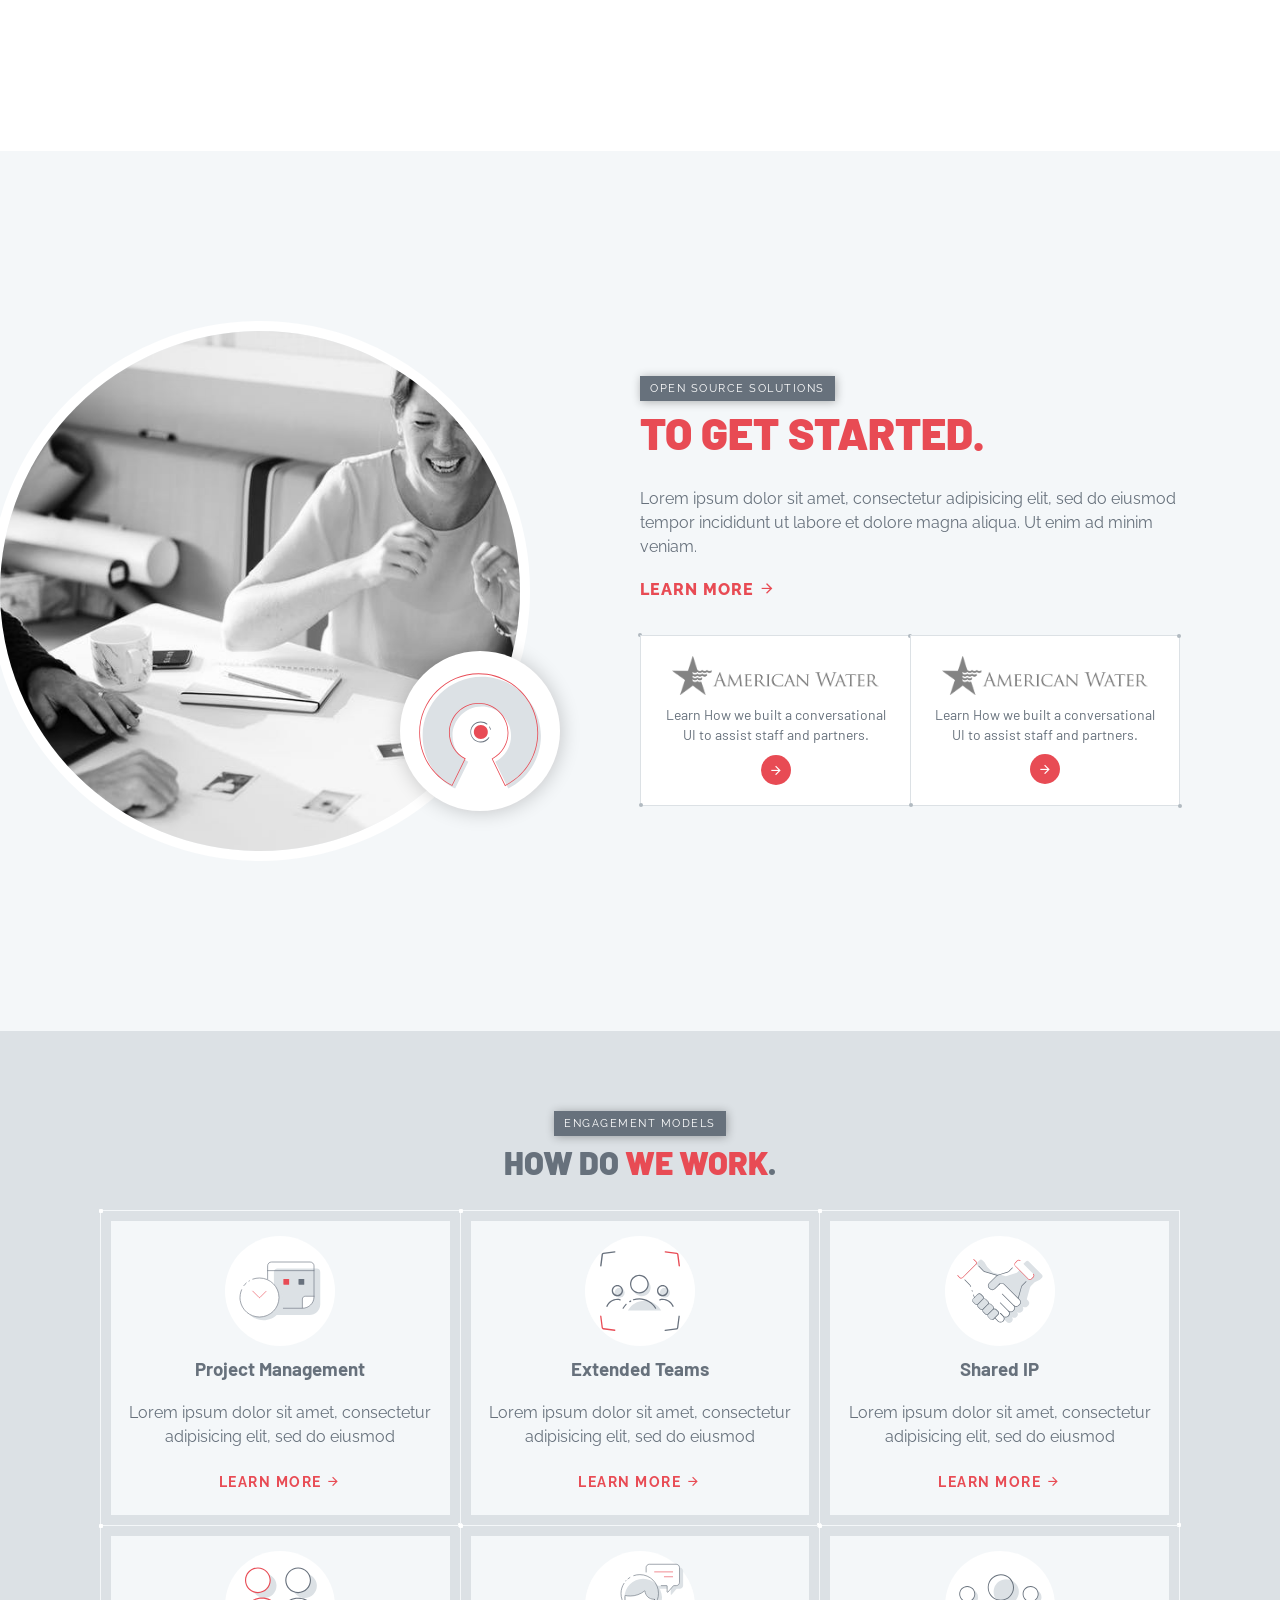
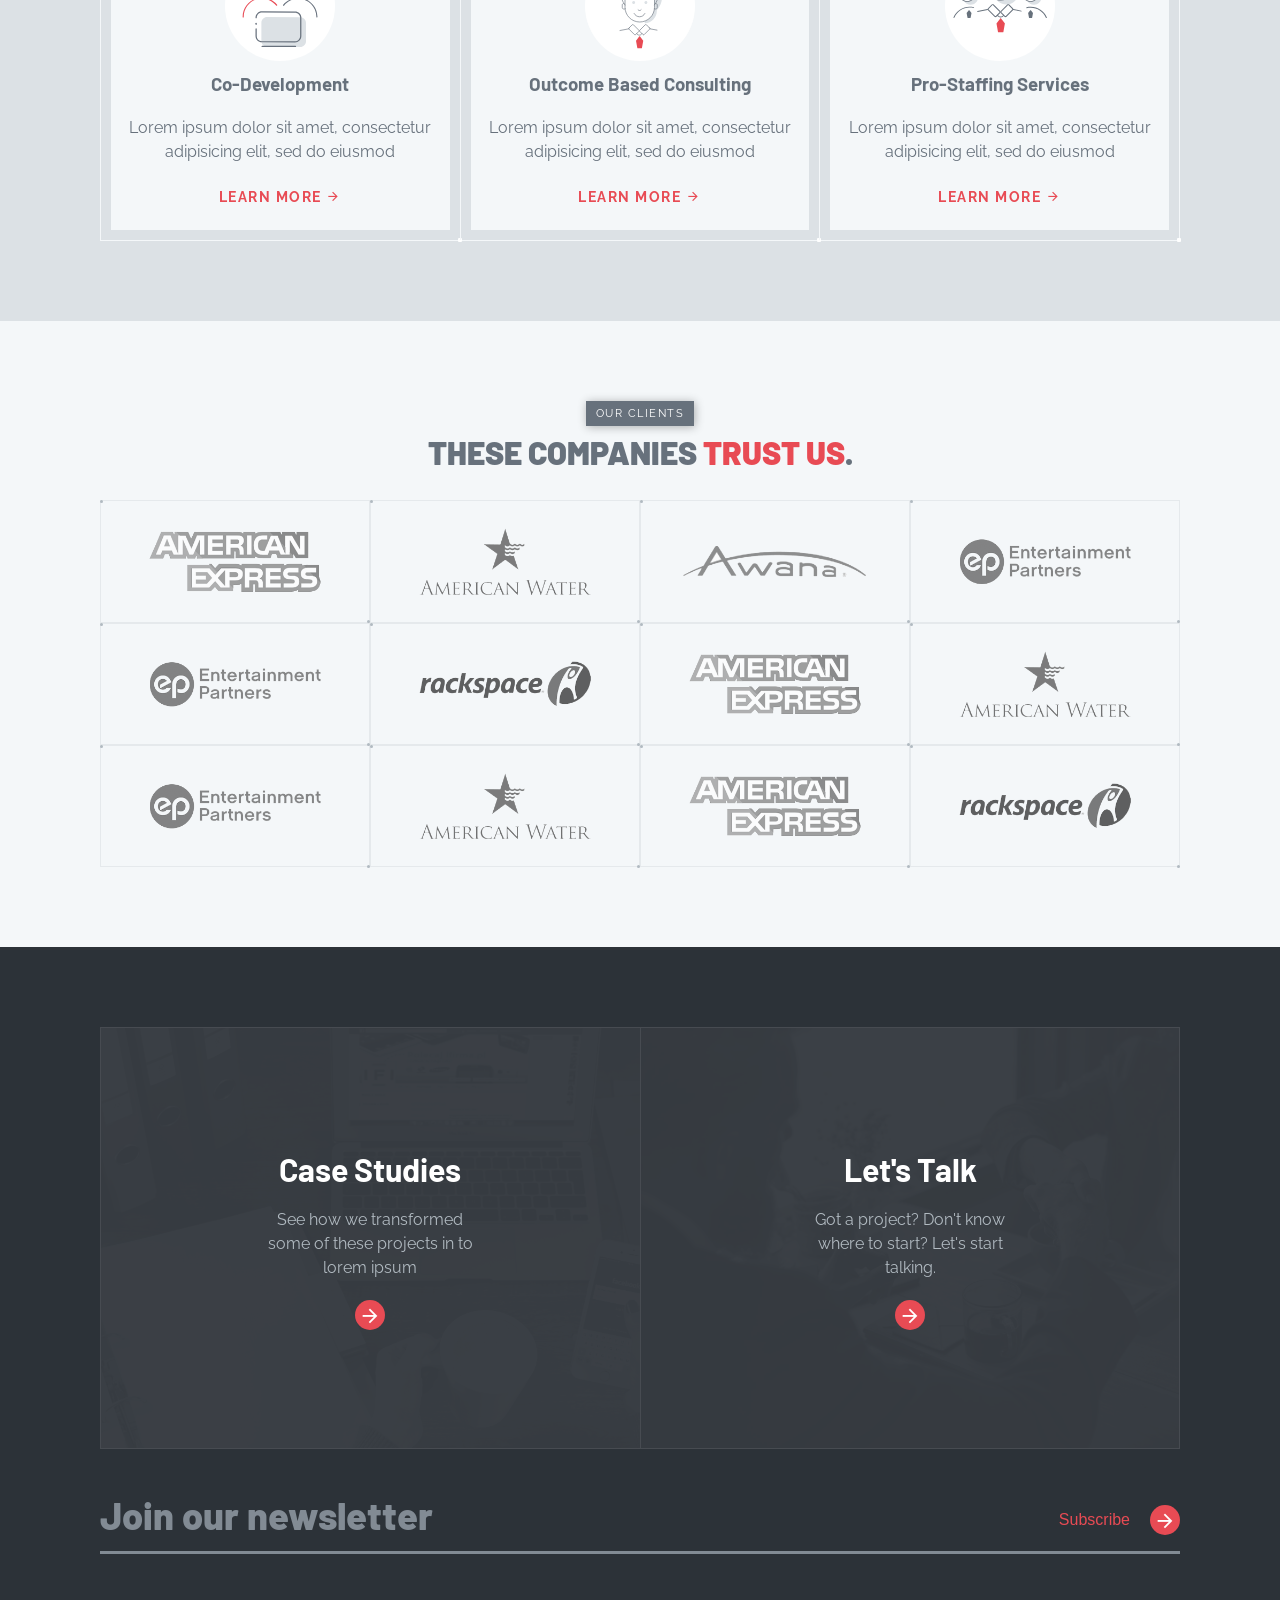
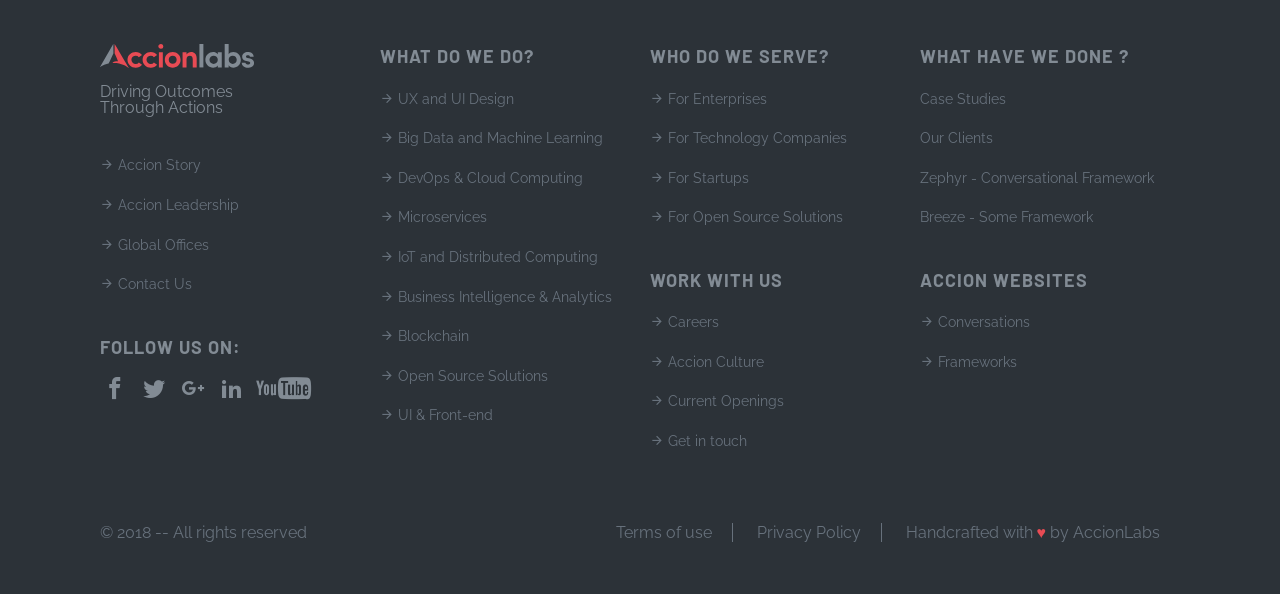
==== commit 2cbc46cb: "Removed loader" ====
--- a/accion/index.html
+++ b/accion/index.html
@@ -1033,39 +1033,6 @@
          </div>
        </div>
 
-       <div class="pageloader">
-         <div class="aligner">
-           <div class="loader loader--style6" title="5">
-            <svg version="1.1" id="Layer_1" xmlns="http://www.w3.org/2000/svg" xmlns:xlink="http://www.w3.org/1999/xlink" x="0px" y="0px"
-            width="24px" height="30px" viewBox="0 0 24 30" style="enable-background:new 0 0 50 50;" xml:space="preserve">
-            <rect x="0" y="13" width="4" height="5" fill="#e84b54">
-              <animate attributeName="height" attributeType="XML"
-              values="5;21;5" 
-              begin="0s" dur="0.6s" repeatCount="indefinite" />
-              <animate attributeName="y" attributeType="XML"
-              values="13; 5; 13"
-              begin="0s" dur="0.6s" repeatCount="indefinite" />
-            </rect>
-            <rect x="10" y="13" width="4" height="5" fill="#e84b54">
-              <animate attributeName="height" attributeType="XML"
-              values="5;21;5" 
-              begin="0.15s" dur="0.6s" repeatCount="indefinite" />
-              <animate attributeName="y" attributeType="XML"
-              values="13; 5; 13"
-              begin="0.15s" dur="0.6s" repeatCount="indefinite" />
-            </rect>
-            <rect x="20" y="13" width="4" height="5" fill="#e84b54">
-              <animate attributeName="height" attributeType="XML"
-              values="5;21;5" 
-              begin="0.3s" dur="0.6s" repeatCount="indefinite" />
-              <animate attributeName="y" attributeType="XML"
-              values="13; 5; 13"
-              begin="0.3s" dur="0.6s" repeatCount="indefinite" />
-            </rect>
-          </svg>
-        </div>
-         </div>
-       </div>
         <script src="js/vendor/modernizr-3.5.0.min.js"></script>
         <script src="https://code.jquery.com/jquery-3.2.1.min.js" integrity="sha256-hwg4gsxgFZhOsEEamdOYGBf13FyQuiTwlAQgxVSNgt4=" crossorigin="anonymous"></script>
         <script>window.jQuery || document.write('<script src="js/vendor/jquery-3.2.1.min.js"><\/script>')</script>
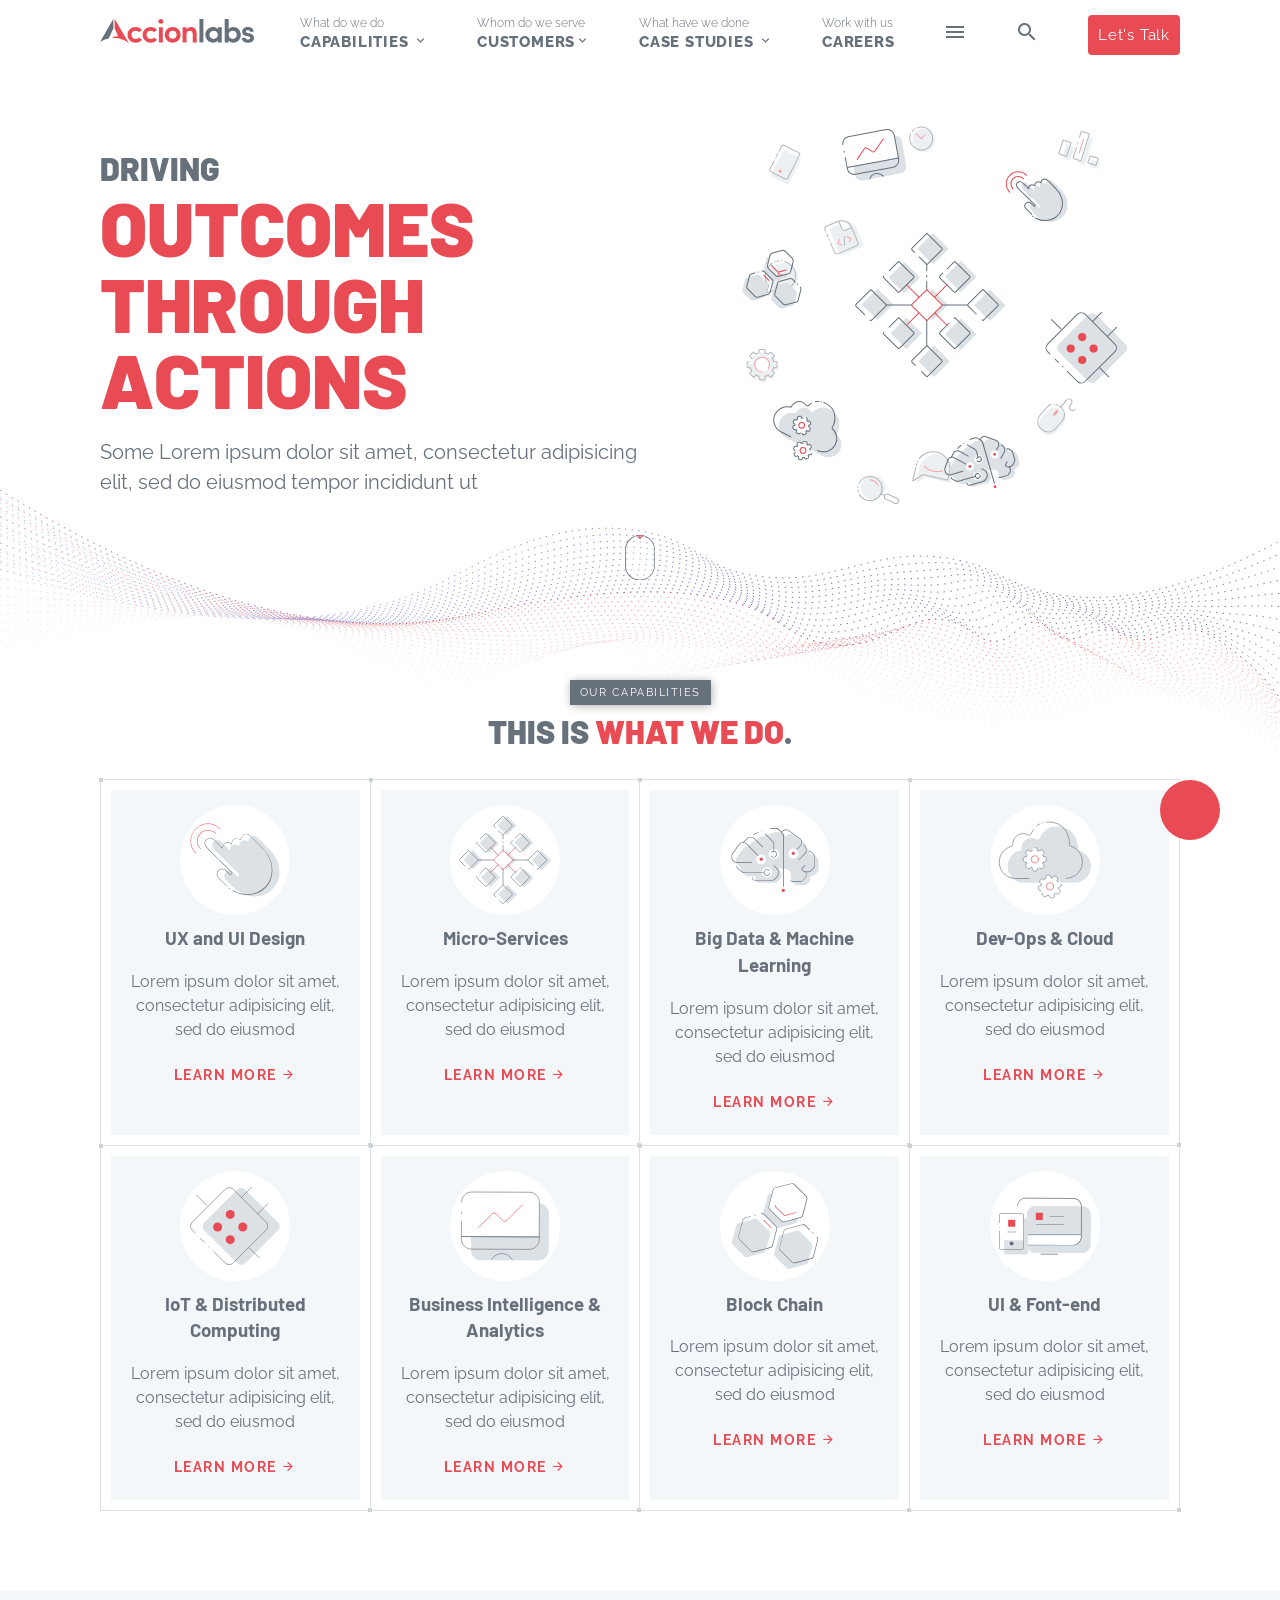
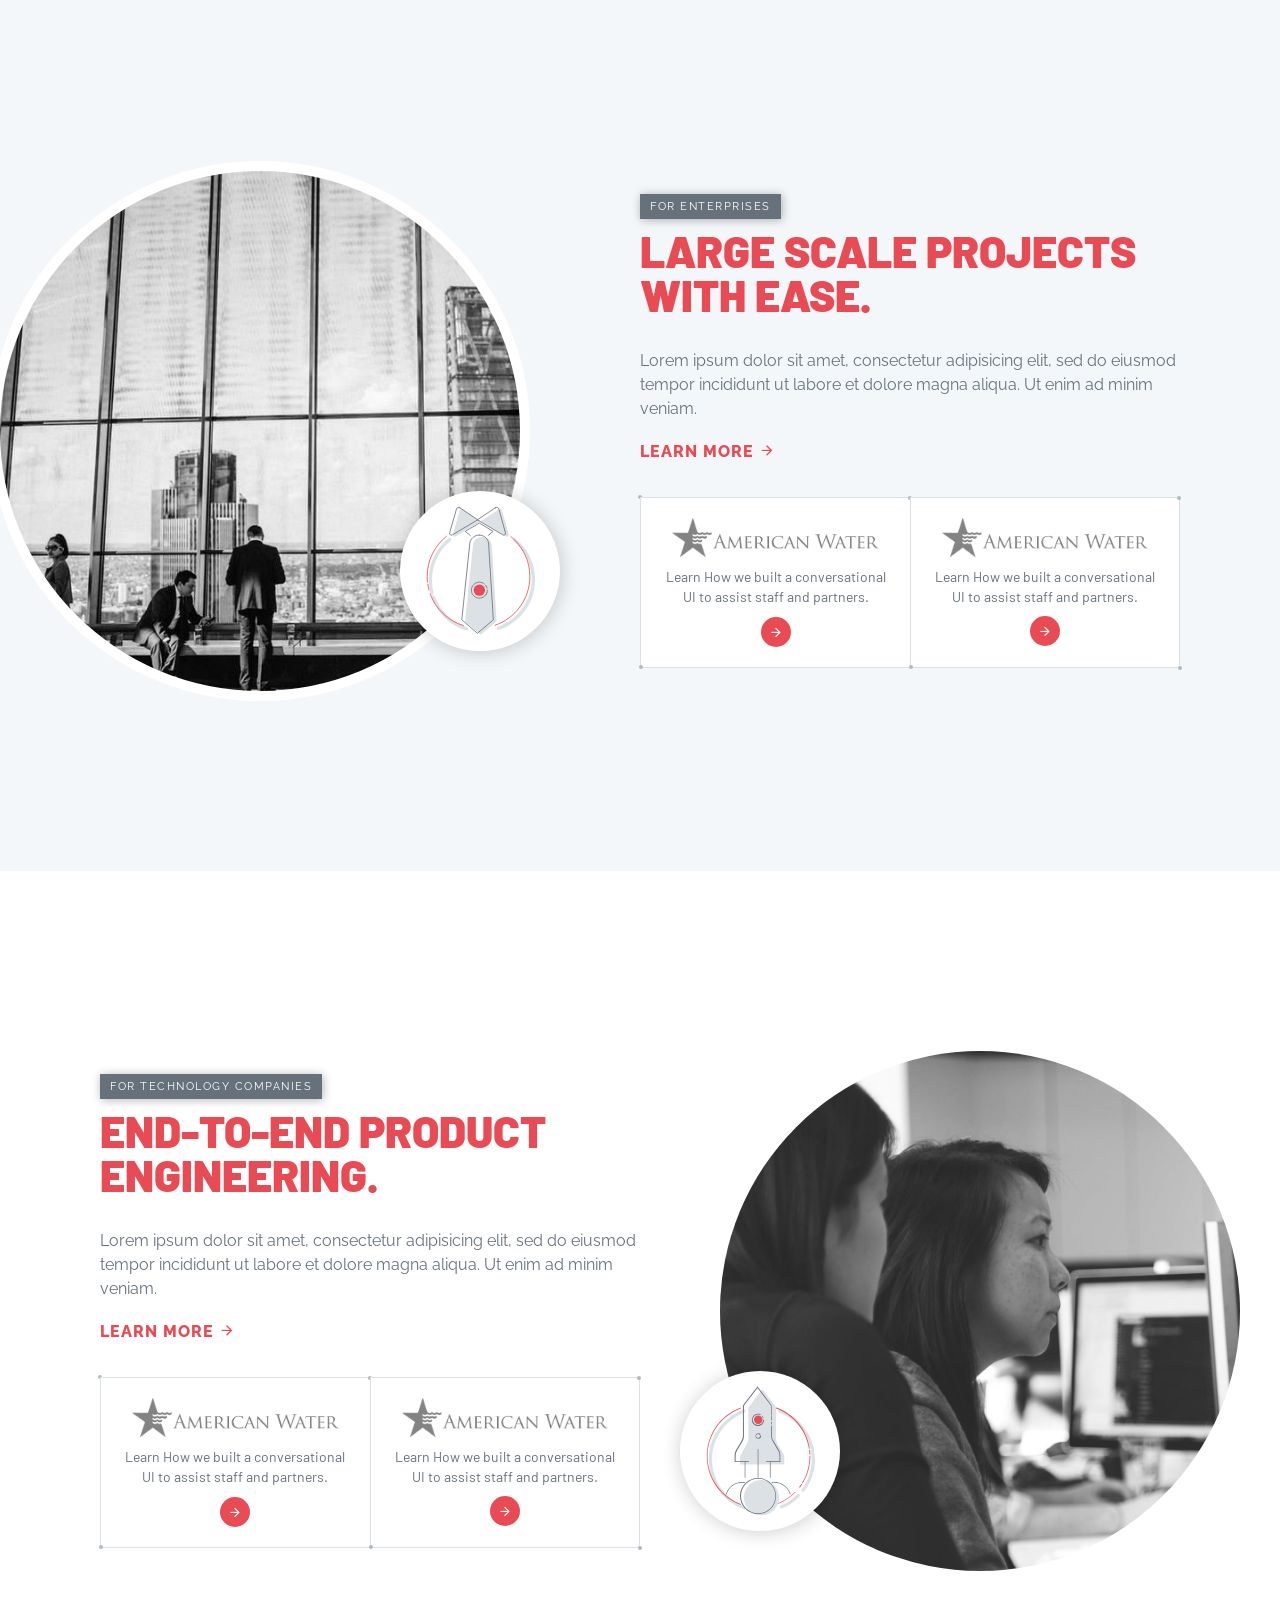
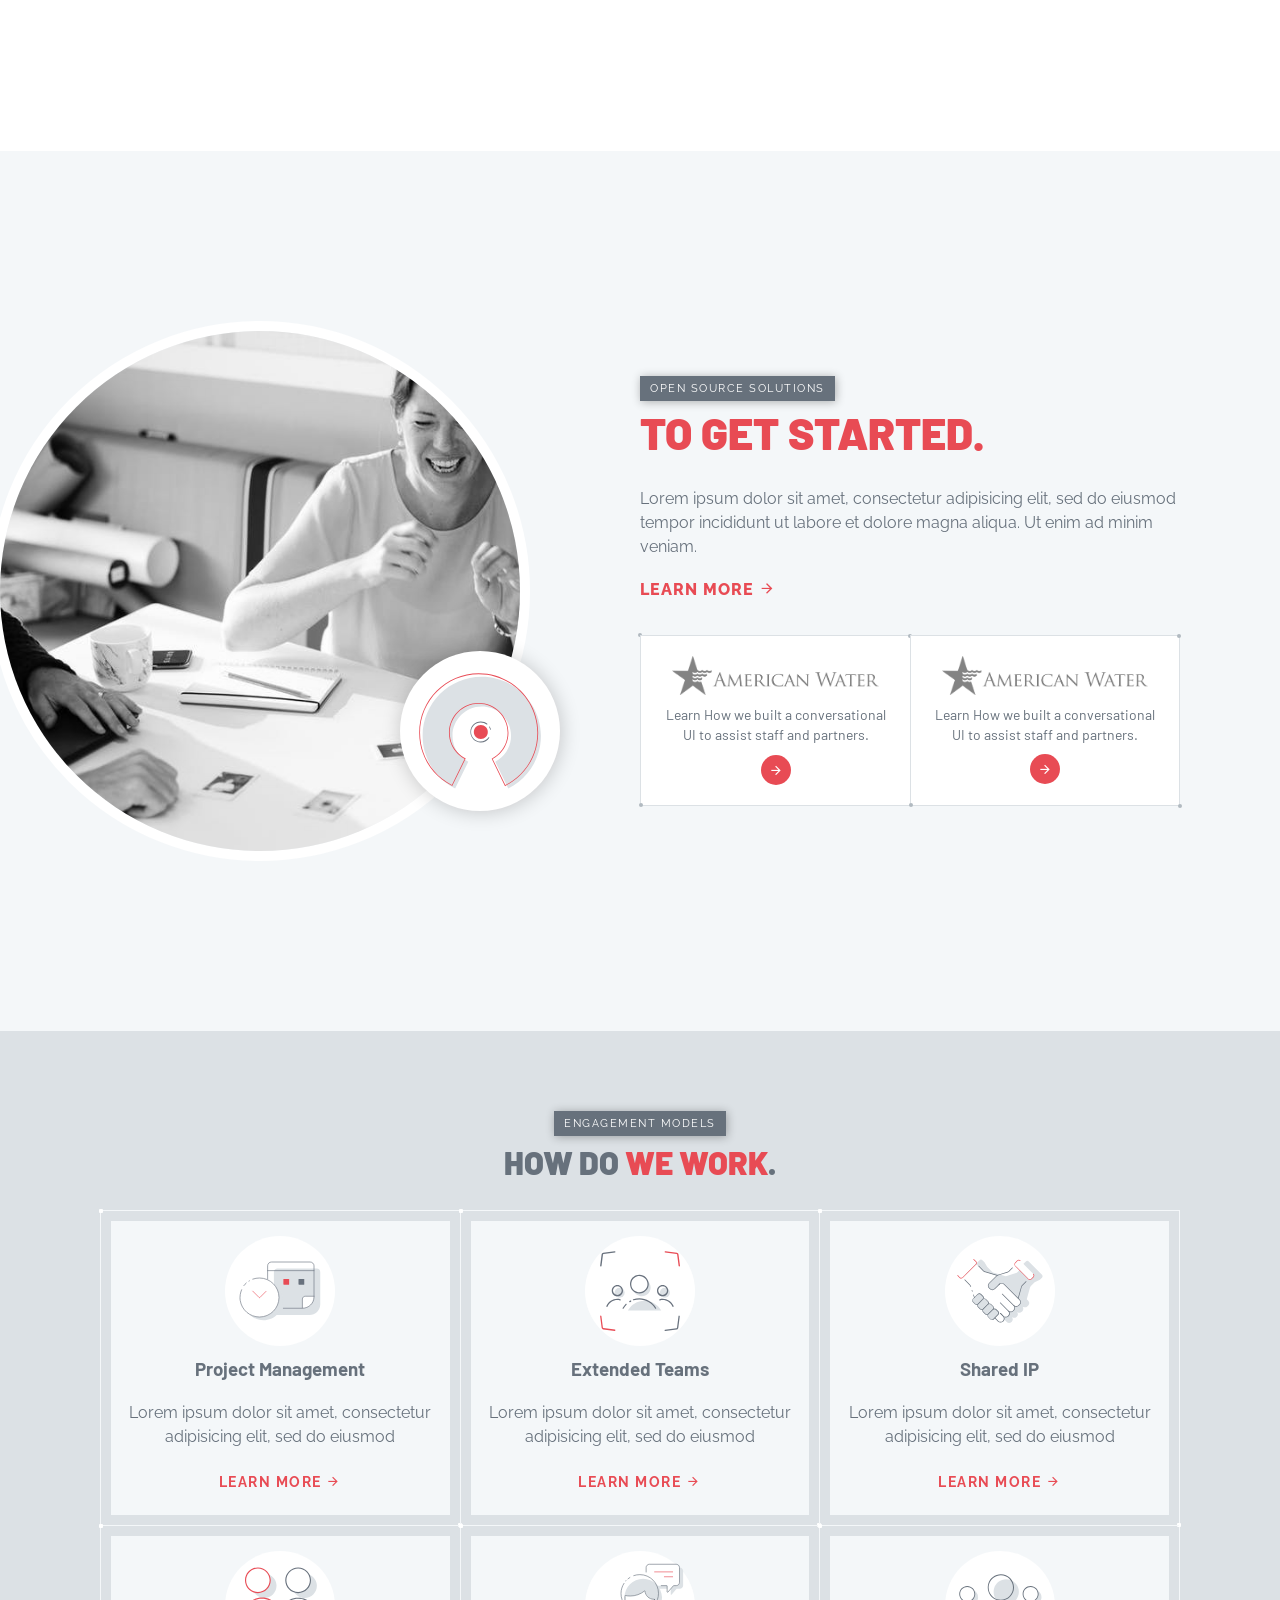
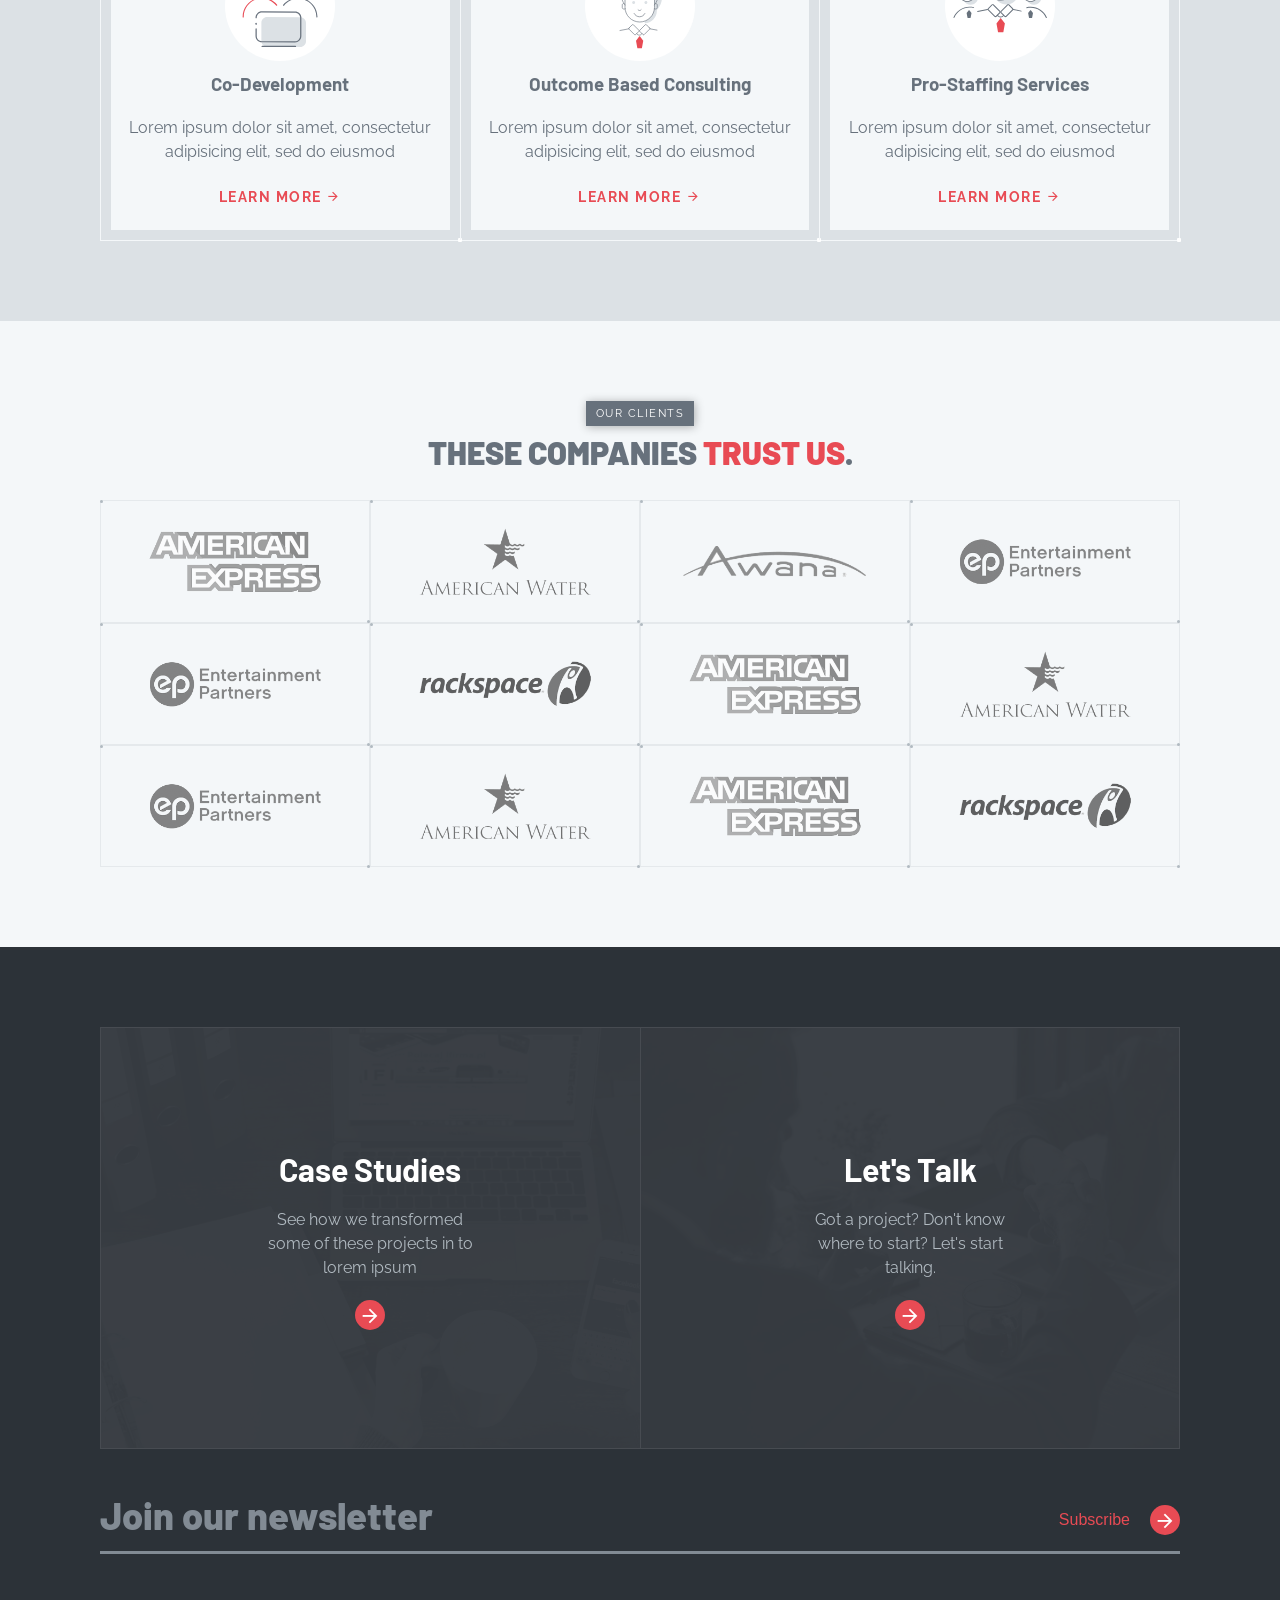
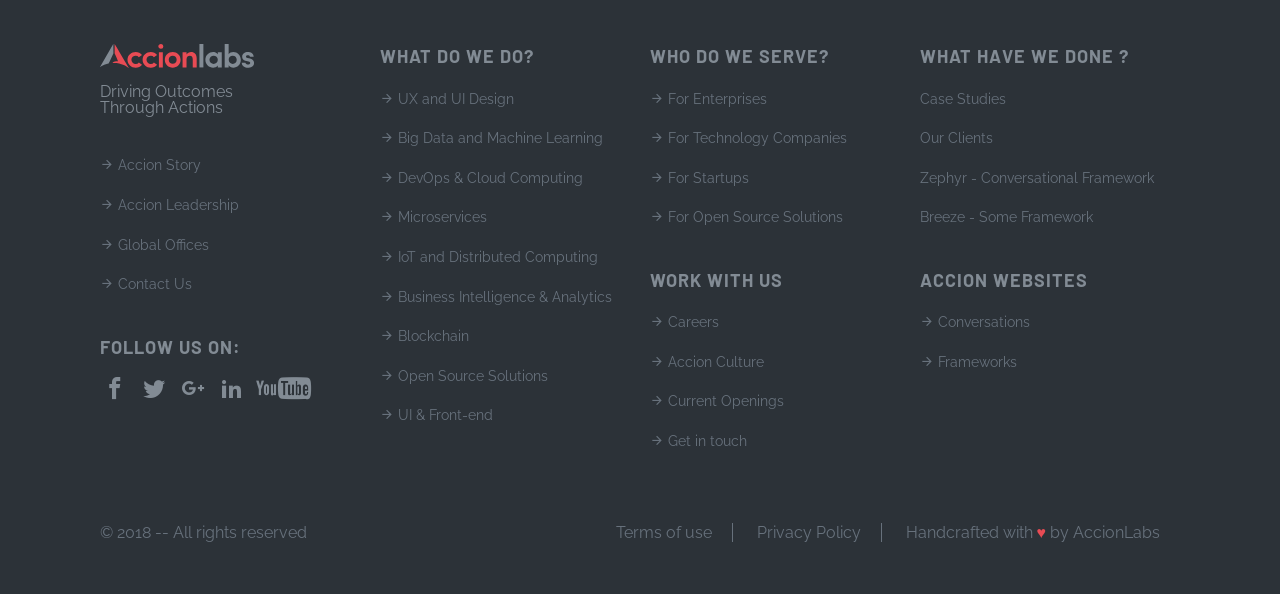
==== commit 0e4a678b: "Set timeout loader" ====
--- a/accion/index.html
+++ b/accion/index.html
@@ -1033,6 +1033,39 @@
          </div>
        </div>
 
+       <div class="pageloader">
+         <div class="aligner">
+           <div class="loader loader--style6" title="5">
+            <svg version="1.1" id="Layer_1" xmlns="http://www.w3.org/2000/svg" xmlns:xlink="http://www.w3.org/1999/xlink" x="0px" y="0px"
+            width="24px" height="30px" viewBox="0 0 24 30" style="enable-background:new 0 0 50 50;" xml:space="preserve">
+            <rect x="0" y="13" width="4" height="5" fill="#e84b54">
+              <animate attributeName="height" attributeType="XML"
+              values="5;21;5" 
+              begin="0s" dur="0.6s" repeatCount="indefinite" />
+              <animate attributeName="y" attributeType="XML"
+              values="13; 5; 13"
+              begin="0s" dur="0.6s" repeatCount="indefinite" />
+            </rect>
+            <rect x="10" y="13" width="4" height="5" fill="#e84b54">
+              <animate attributeName="height" attributeType="XML"
+              values="5;21;5" 
+              begin="0.15s" dur="0.6s" repeatCount="indefinite" />
+              <animate attributeName="y" attributeType="XML"
+              values="13; 5; 13"
+              begin="0.15s" dur="0.6s" repeatCount="indefinite" />
+            </rect>
+            <rect x="20" y="13" width="4" height="5" fill="#e84b54">
+              <animate attributeName="height" attributeType="XML"
+              values="5;21;5" 
+              begin="0.3s" dur="0.6s" repeatCount="indefinite" />
+              <animate attributeName="y" attributeType="XML"
+              values="13; 5; 13"
+              begin="0.3s" dur="0.6s" repeatCount="indefinite" />
+            </rect>
+          </svg>
+        </div>
+         </div>
+       </div>
         <script src="js/vendor/modernizr-3.5.0.min.js"></script>
         <script src="https://code.jquery.com/jquery-3.2.1.min.js" integrity="sha256-hwg4gsxgFZhOsEEamdOYGBf13FyQuiTwlAQgxVSNgt4=" crossorigin="anonymous"></script>
         <script>window.jQuery || document.write('<script src="js/vendor/jquery-3.2.1.min.js"><\/script>')</script>
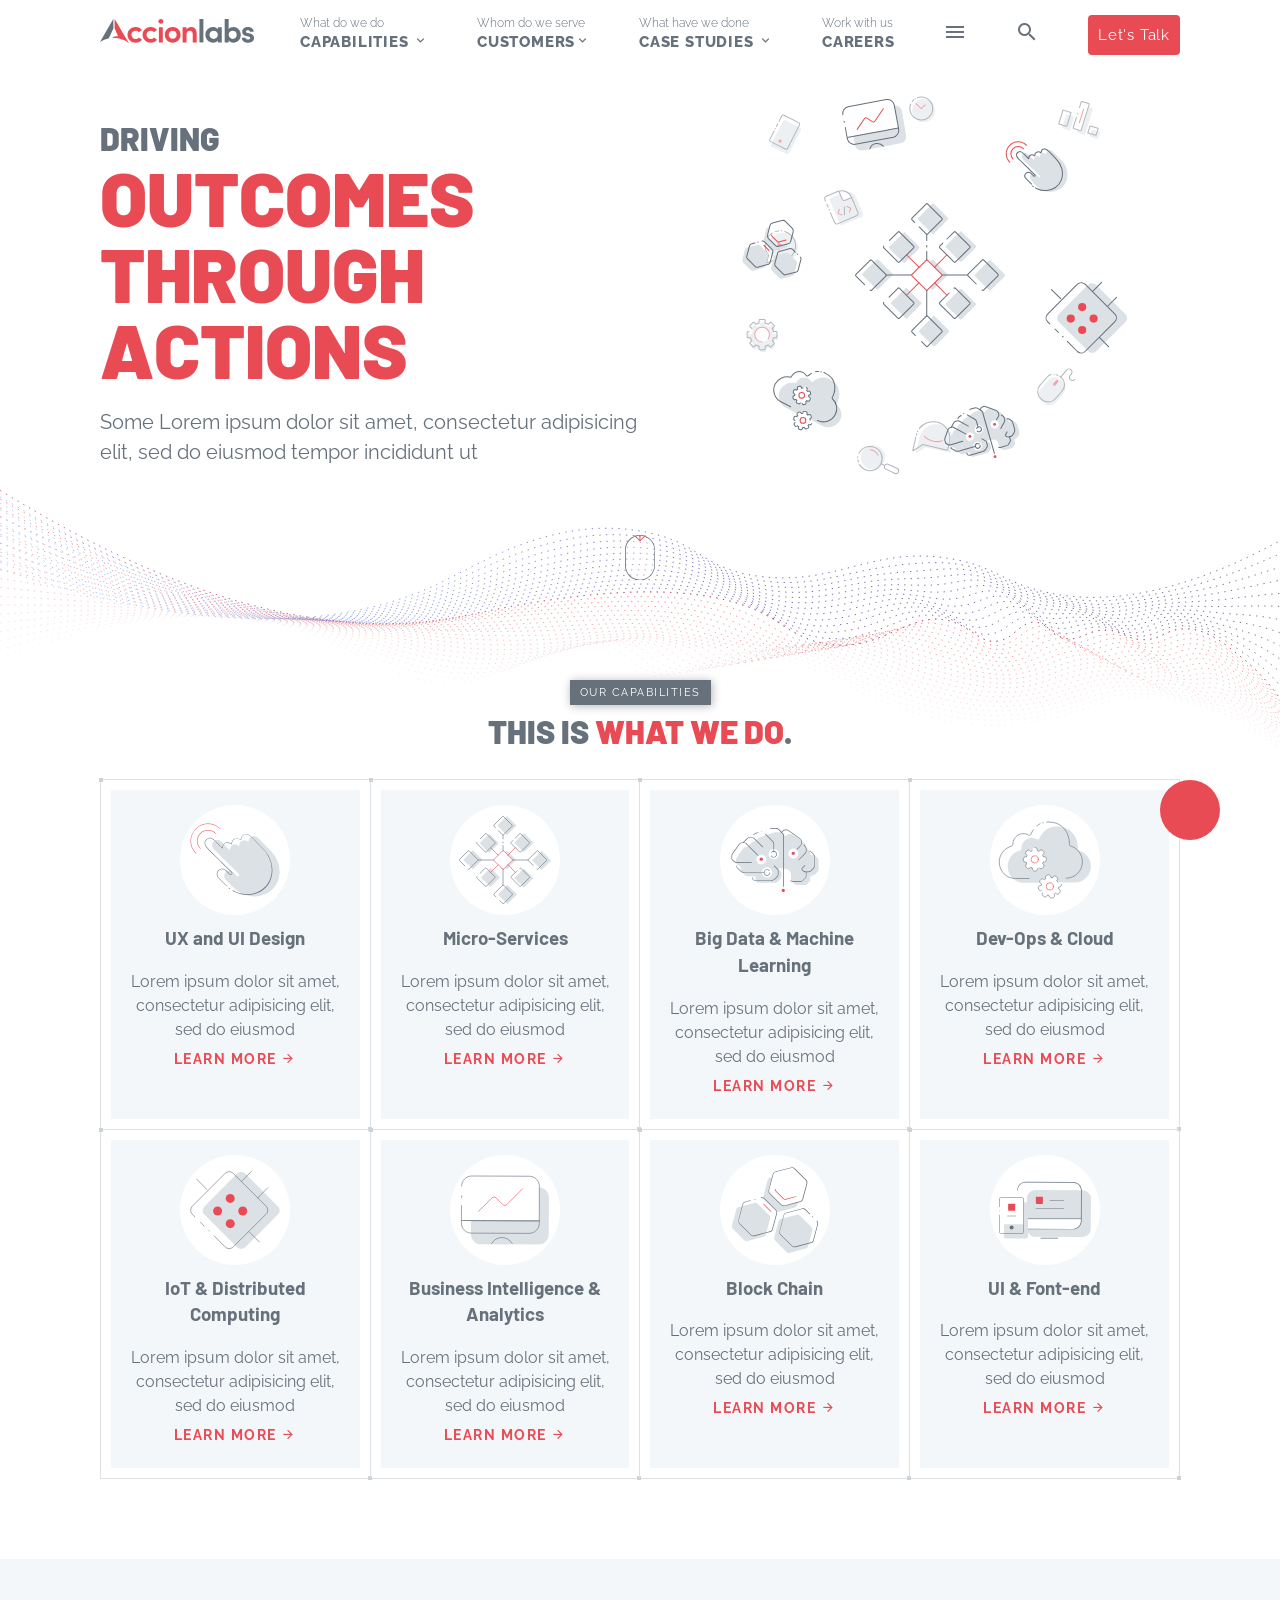
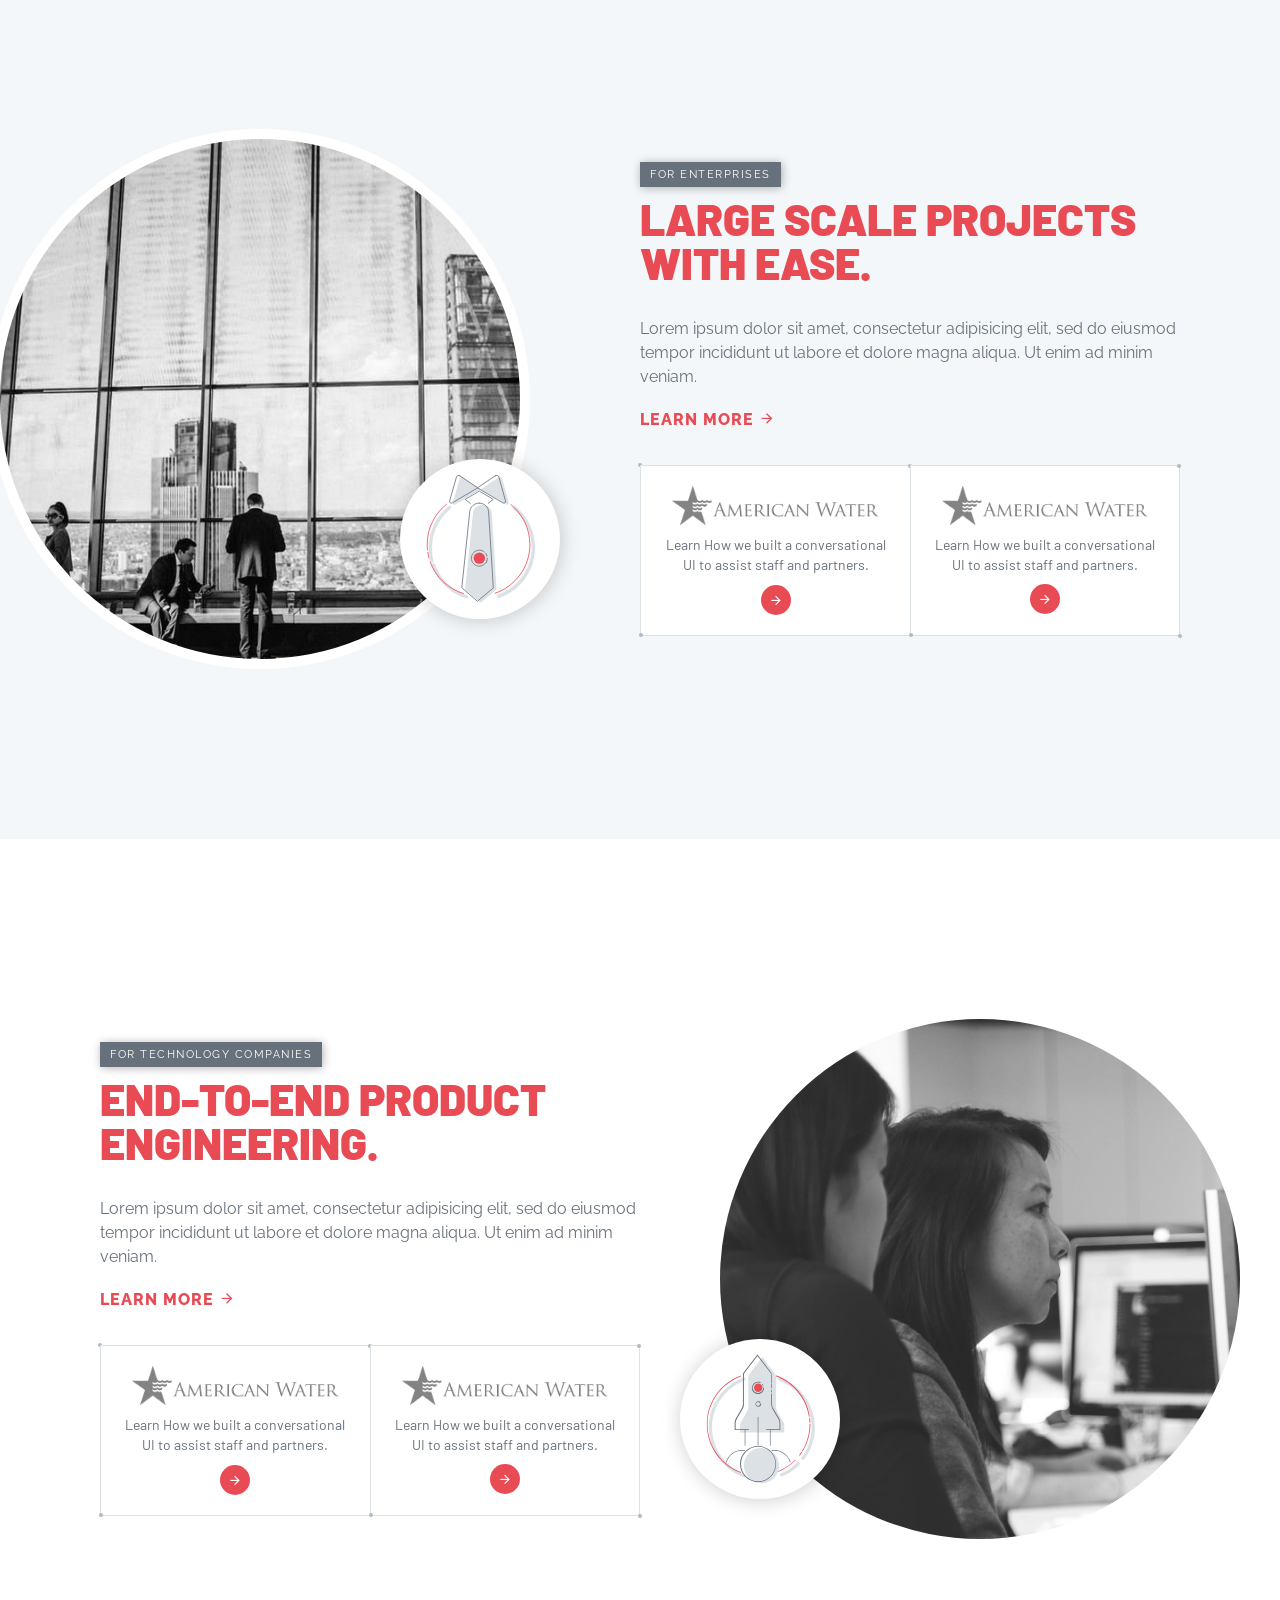
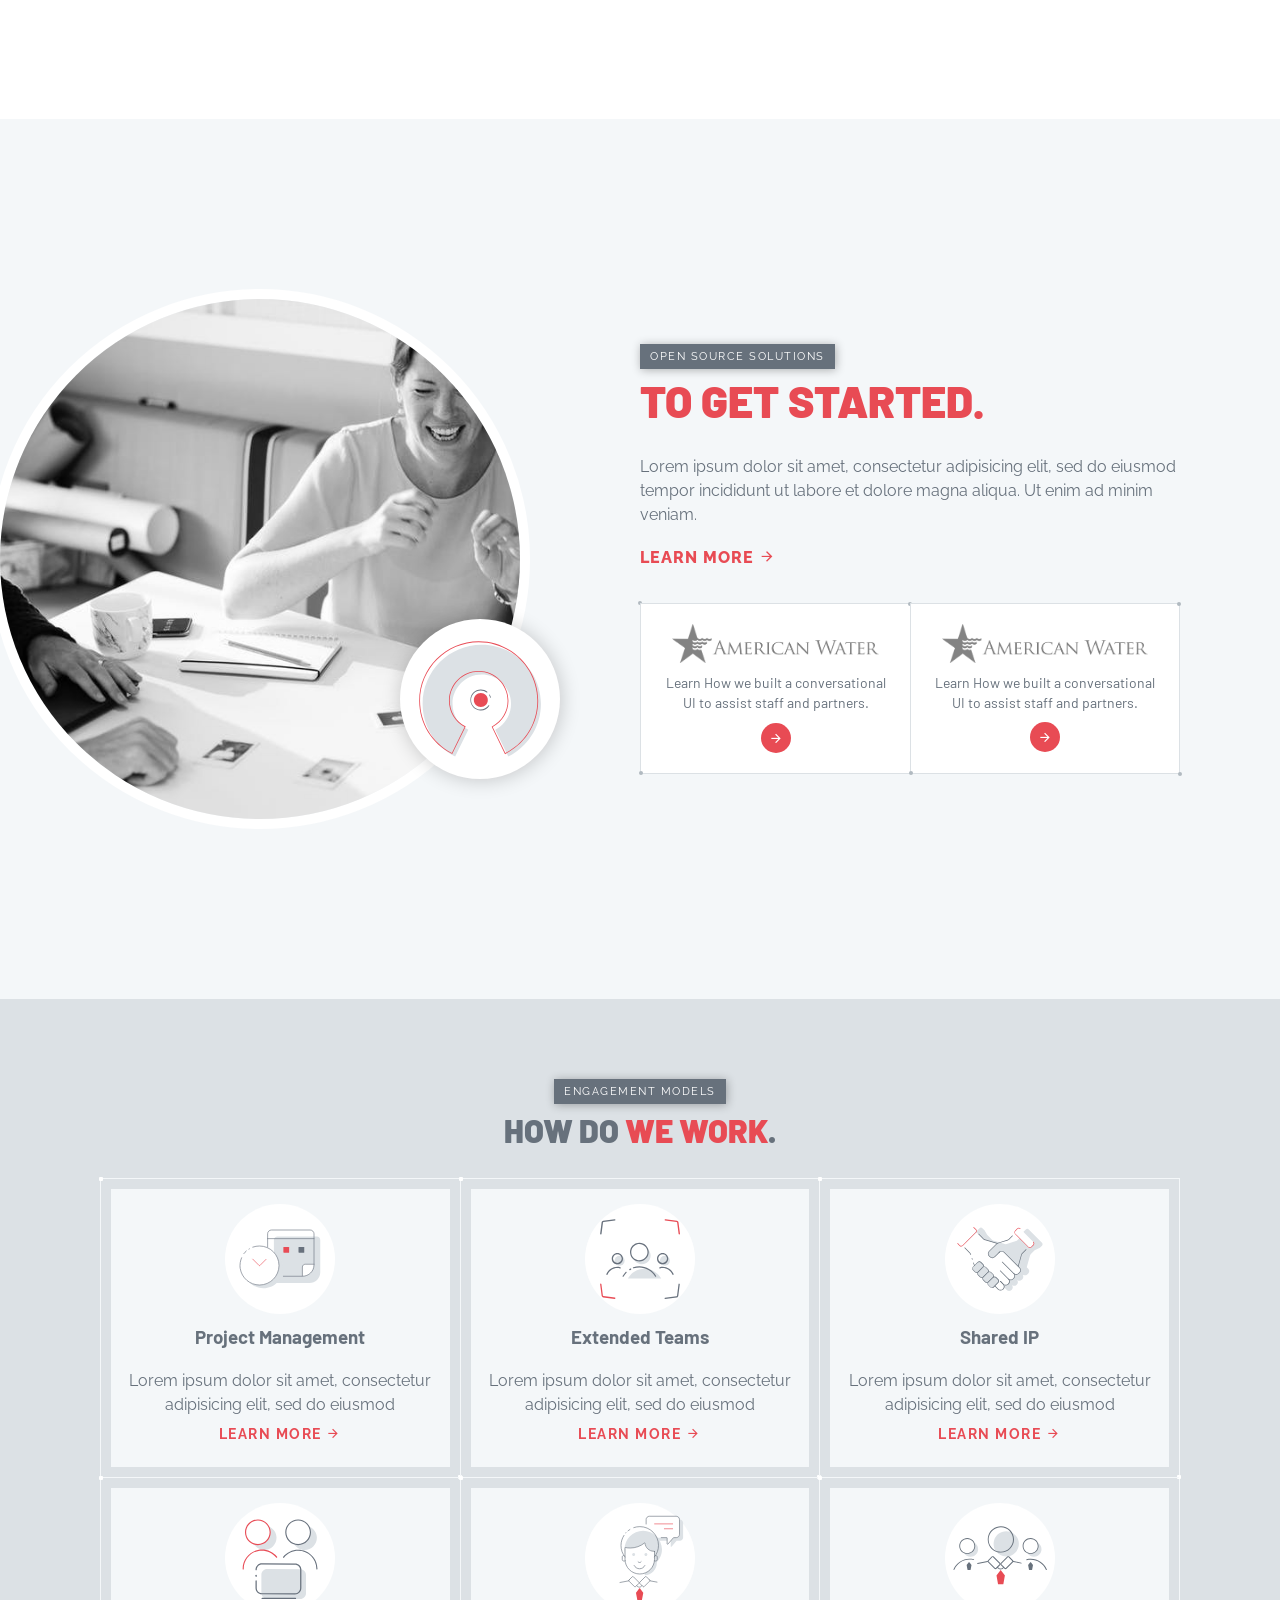
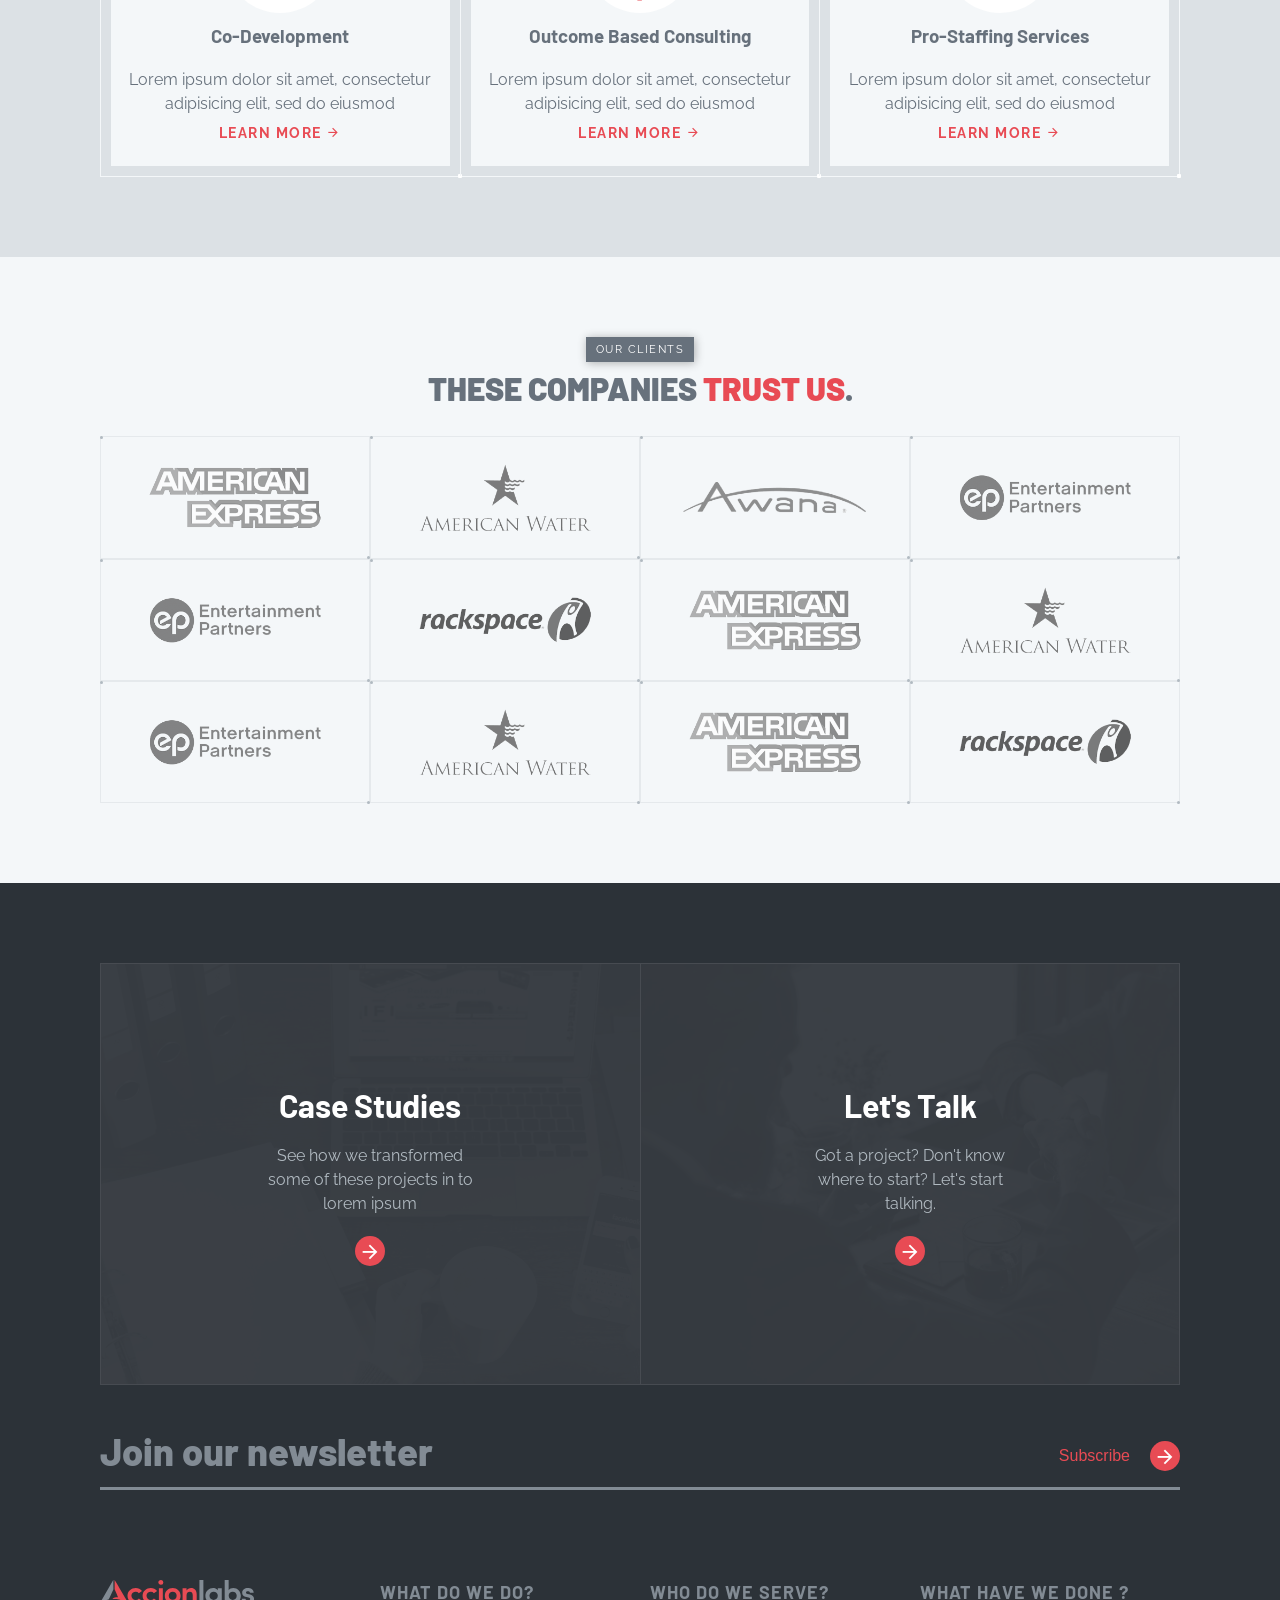
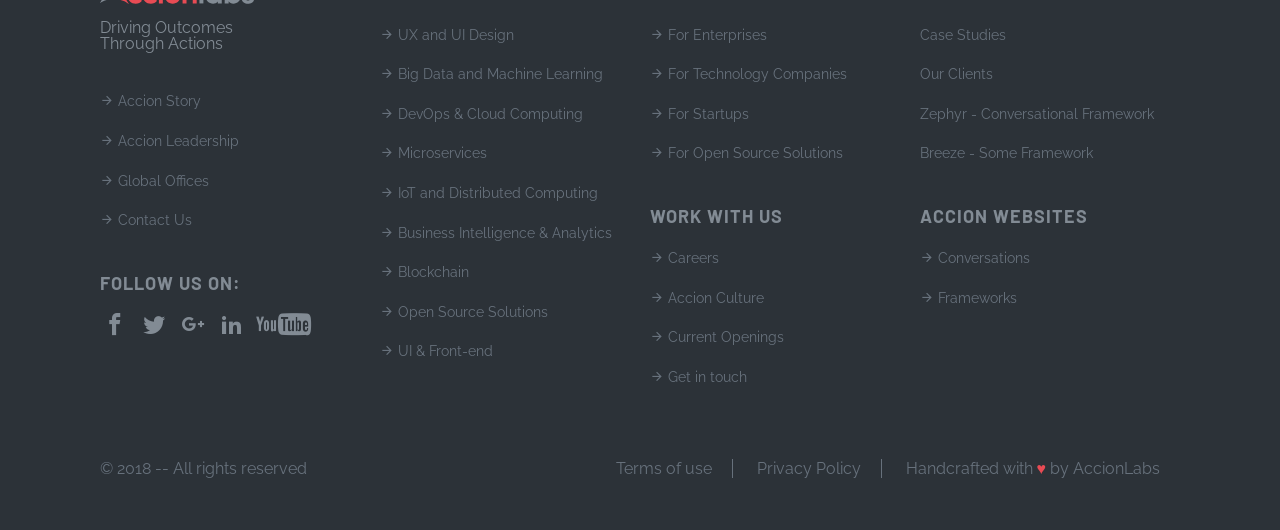
==== commit 0f90f9f9: "Inner pages" ====
--- a/accion/index.html
+++ b/accion/index.html
@@ -34,7 +34,7 @@
                        <ul class="main-nav row">
                       
                            <li>
-                               <a href="#">
+                               <a href="capabilities.html">
                                 <span class="small">What do we do</span>
                                 <span class="label">
                                   Capabilities
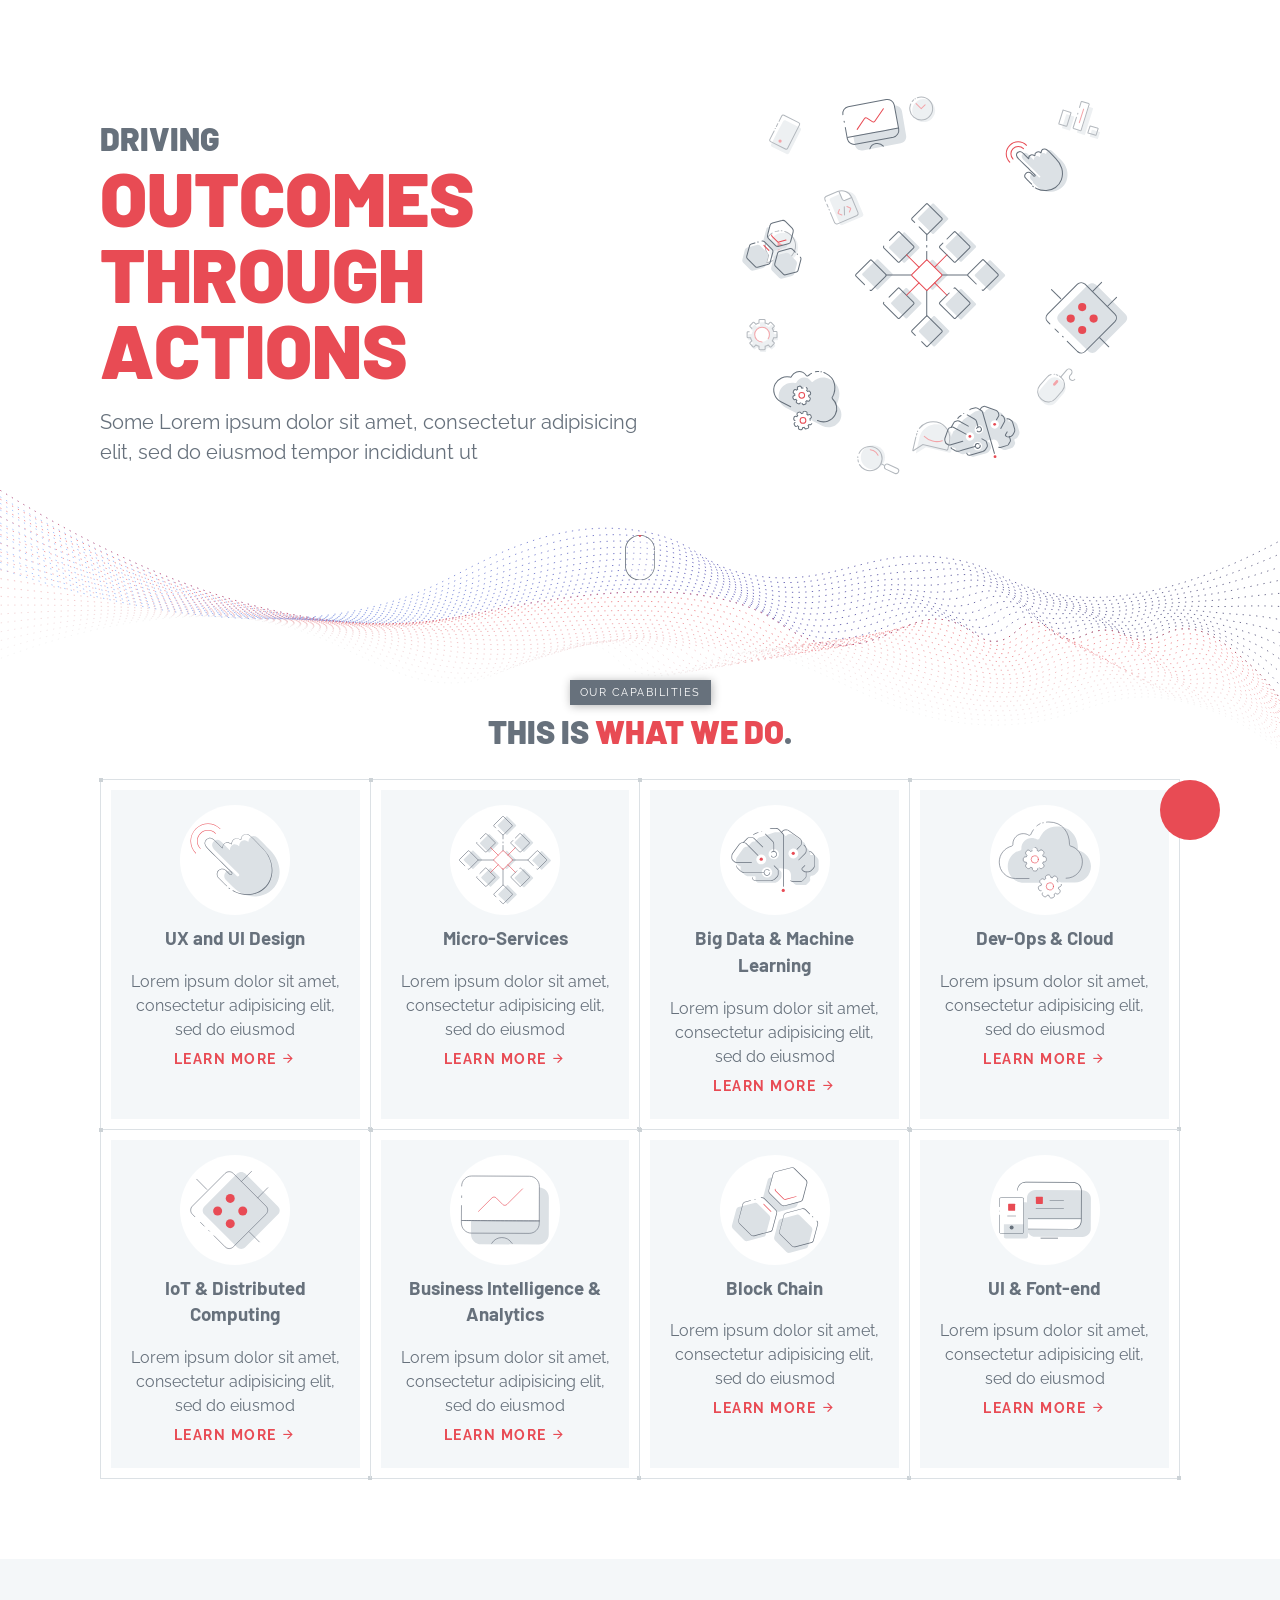
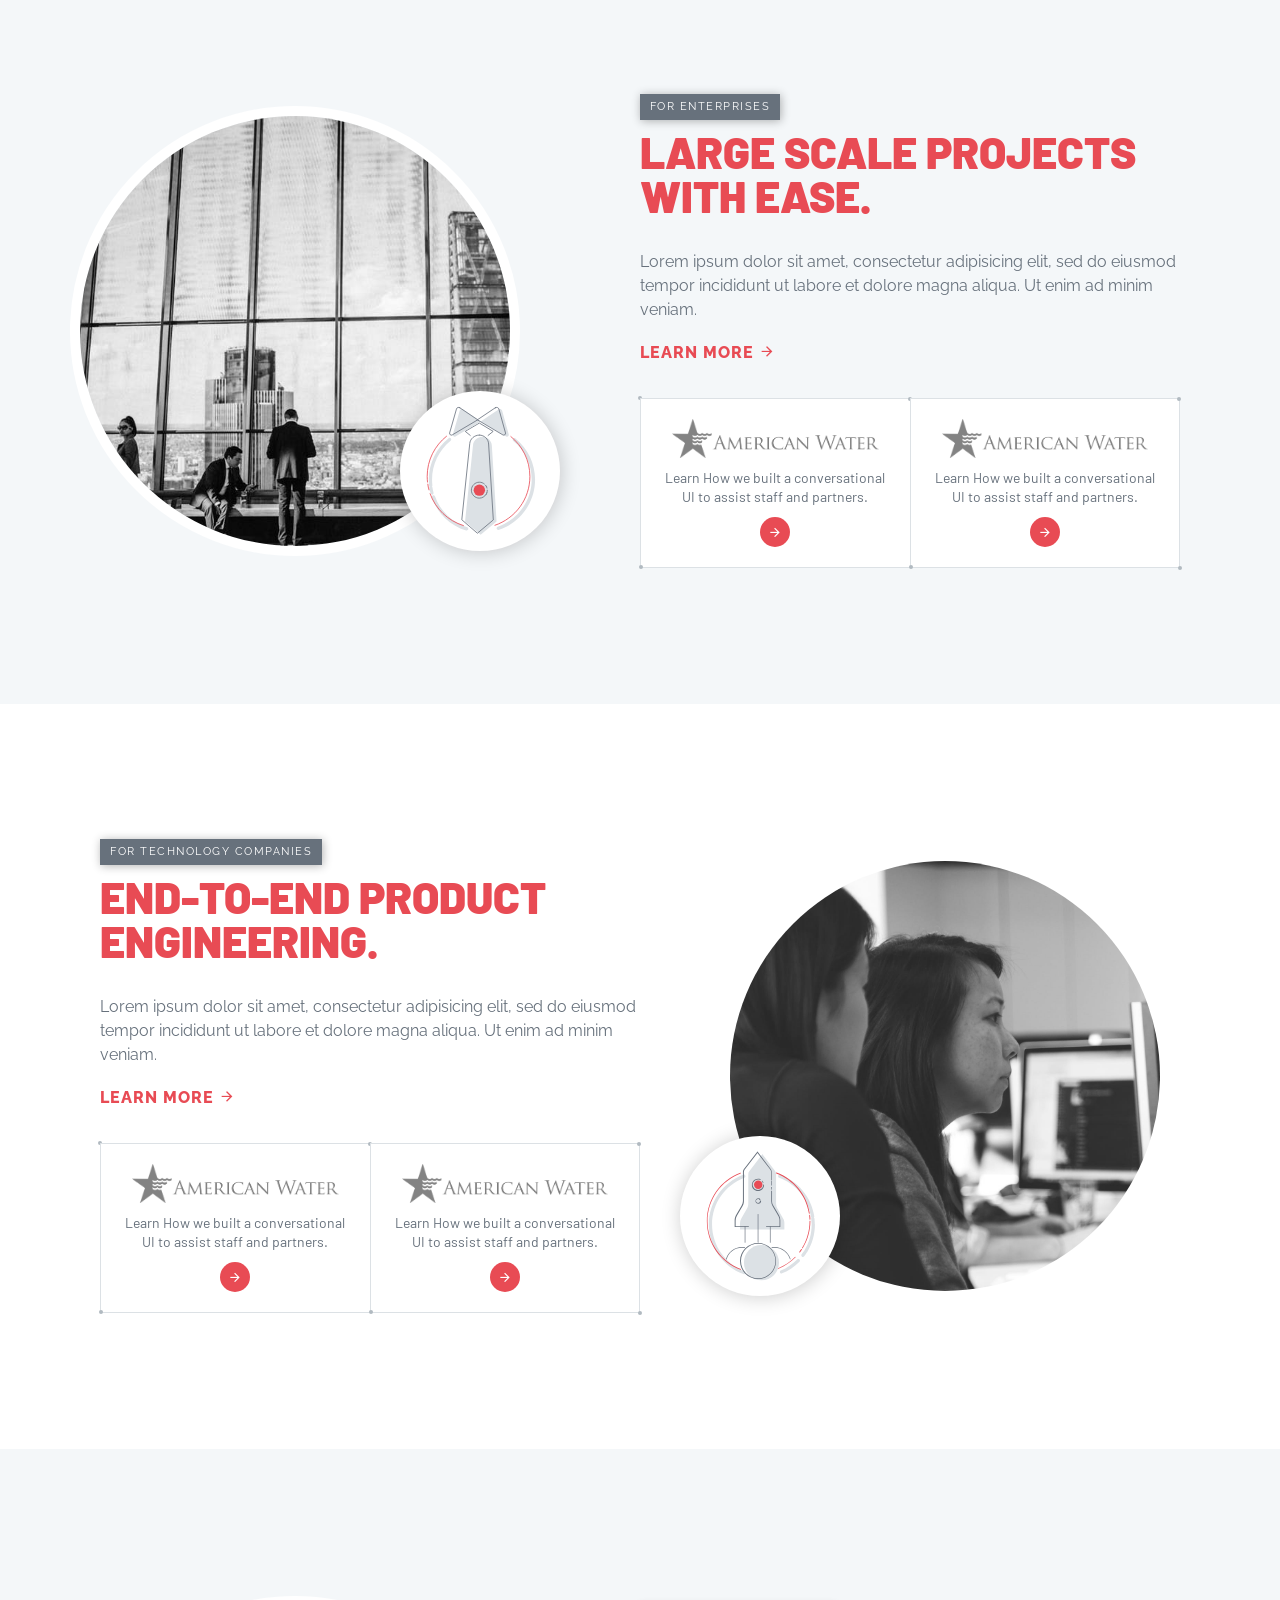
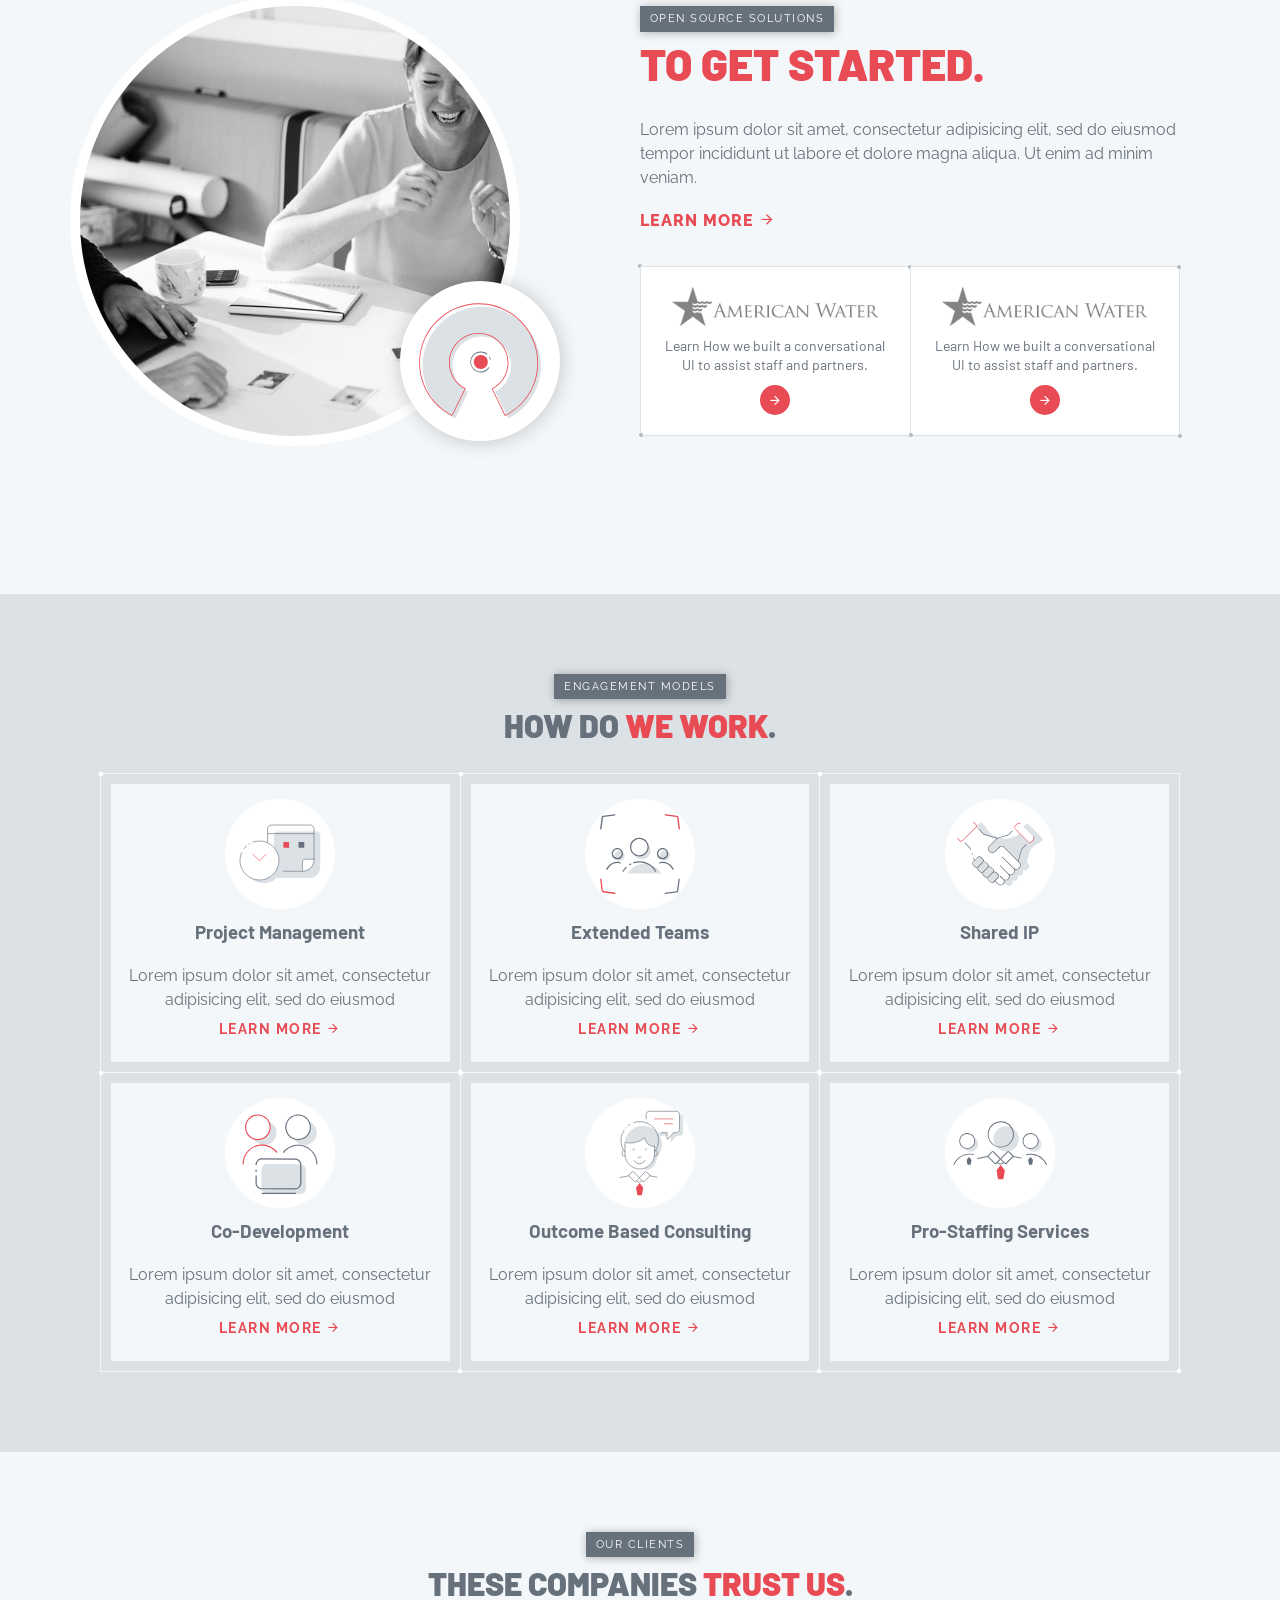
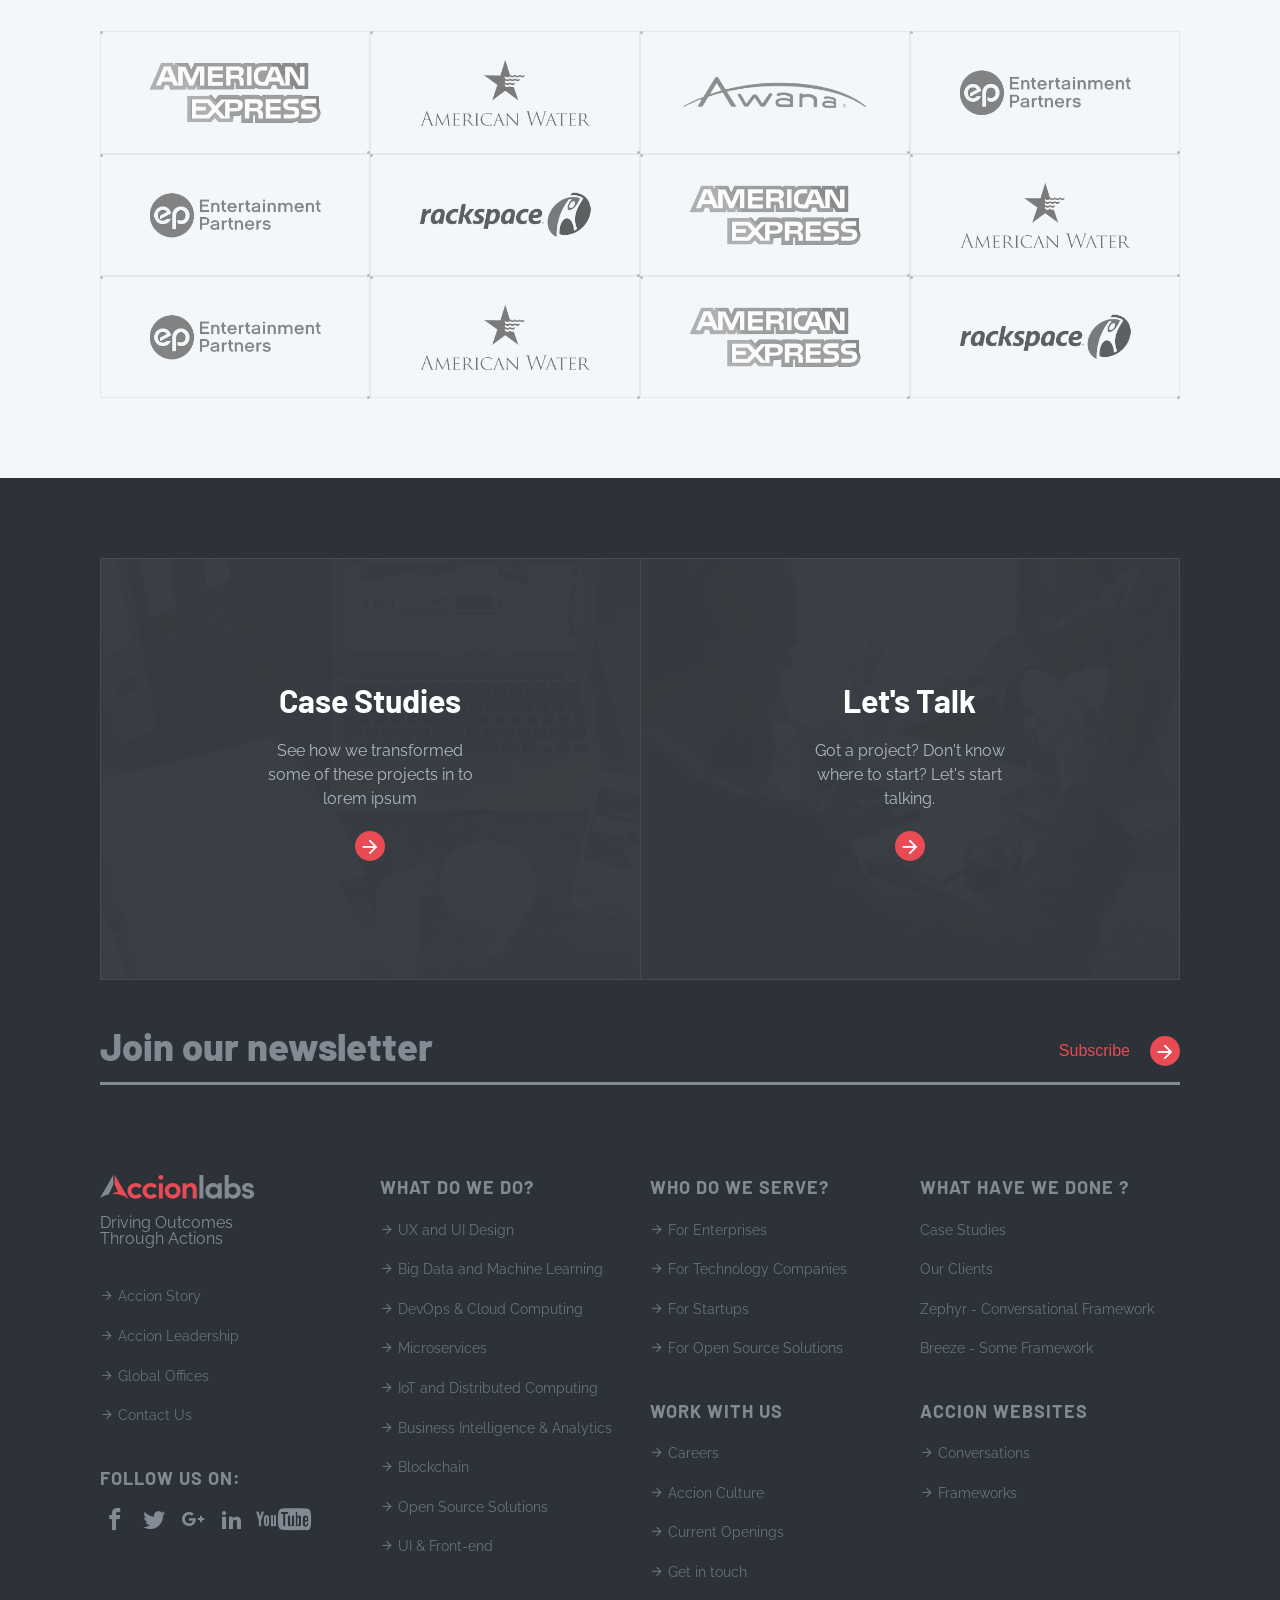
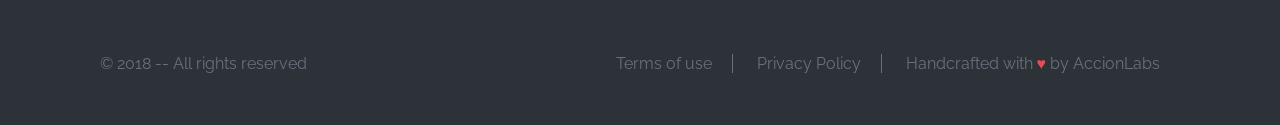
==== commit 083f1d62: "Homepage section changes" ====
--- a/accion/index.html
+++ b/accion/index.html
@@ -1074,6 +1074,7 @@
         <script src="plugins/jquery.bxslider.js"></script>
         <script src="js/svg-inject.js"></script>
         <script src="js/svg.js"></script>
+        <script src="js/jquery.waypoints.min.js"></script>
         <script src="js/main.js"></script>
 
     </body>
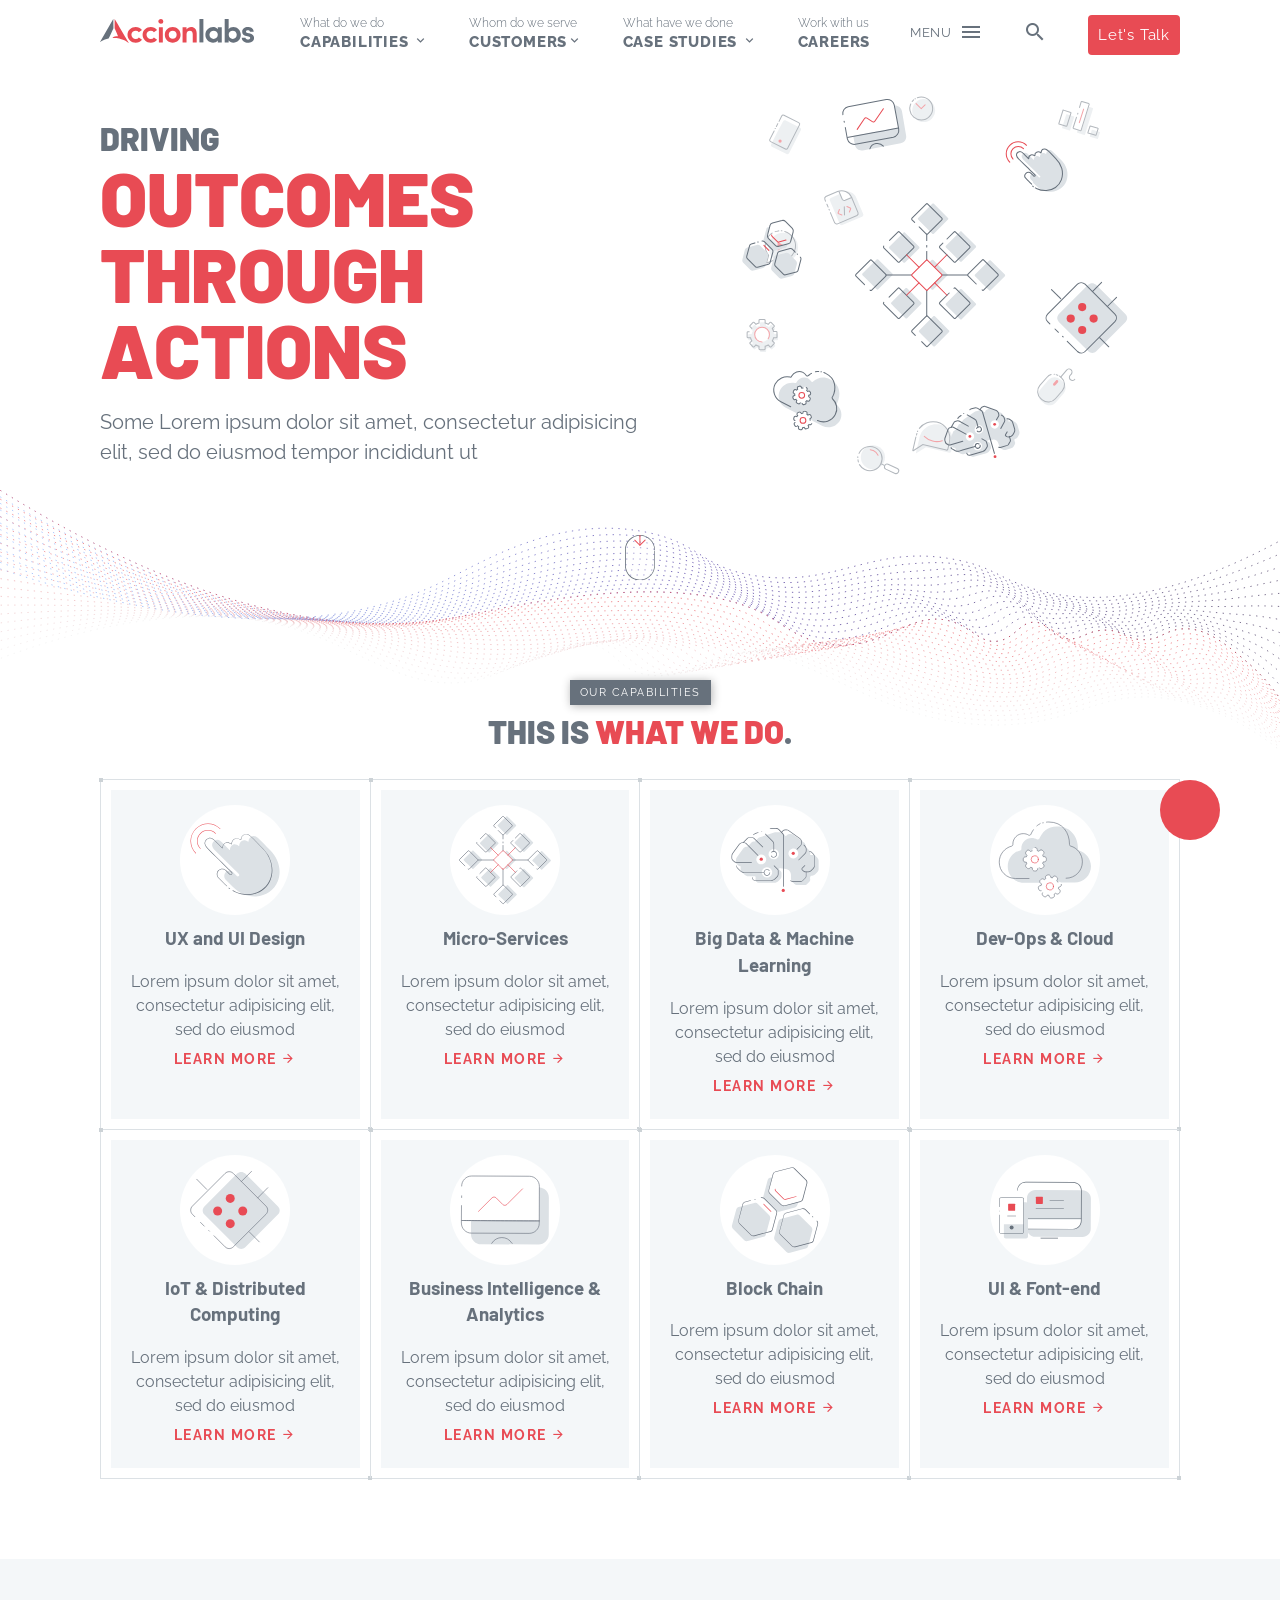
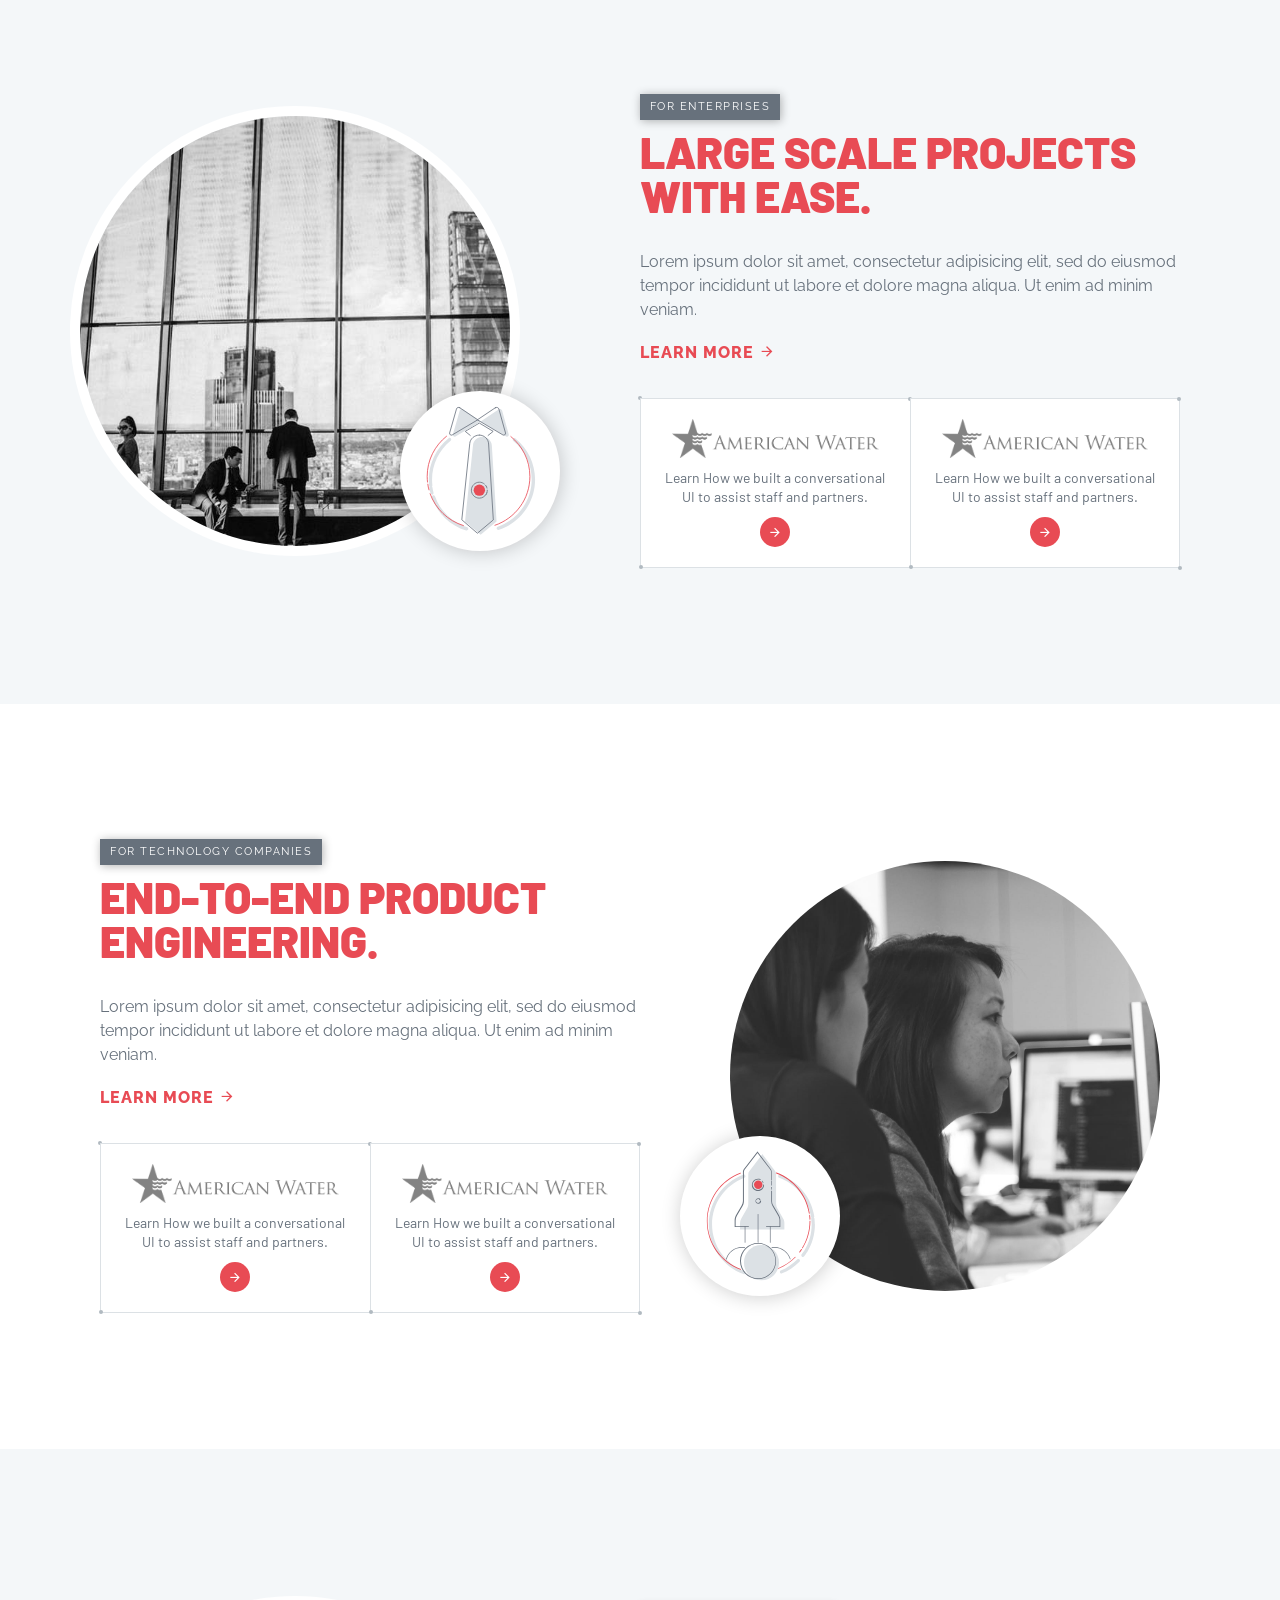
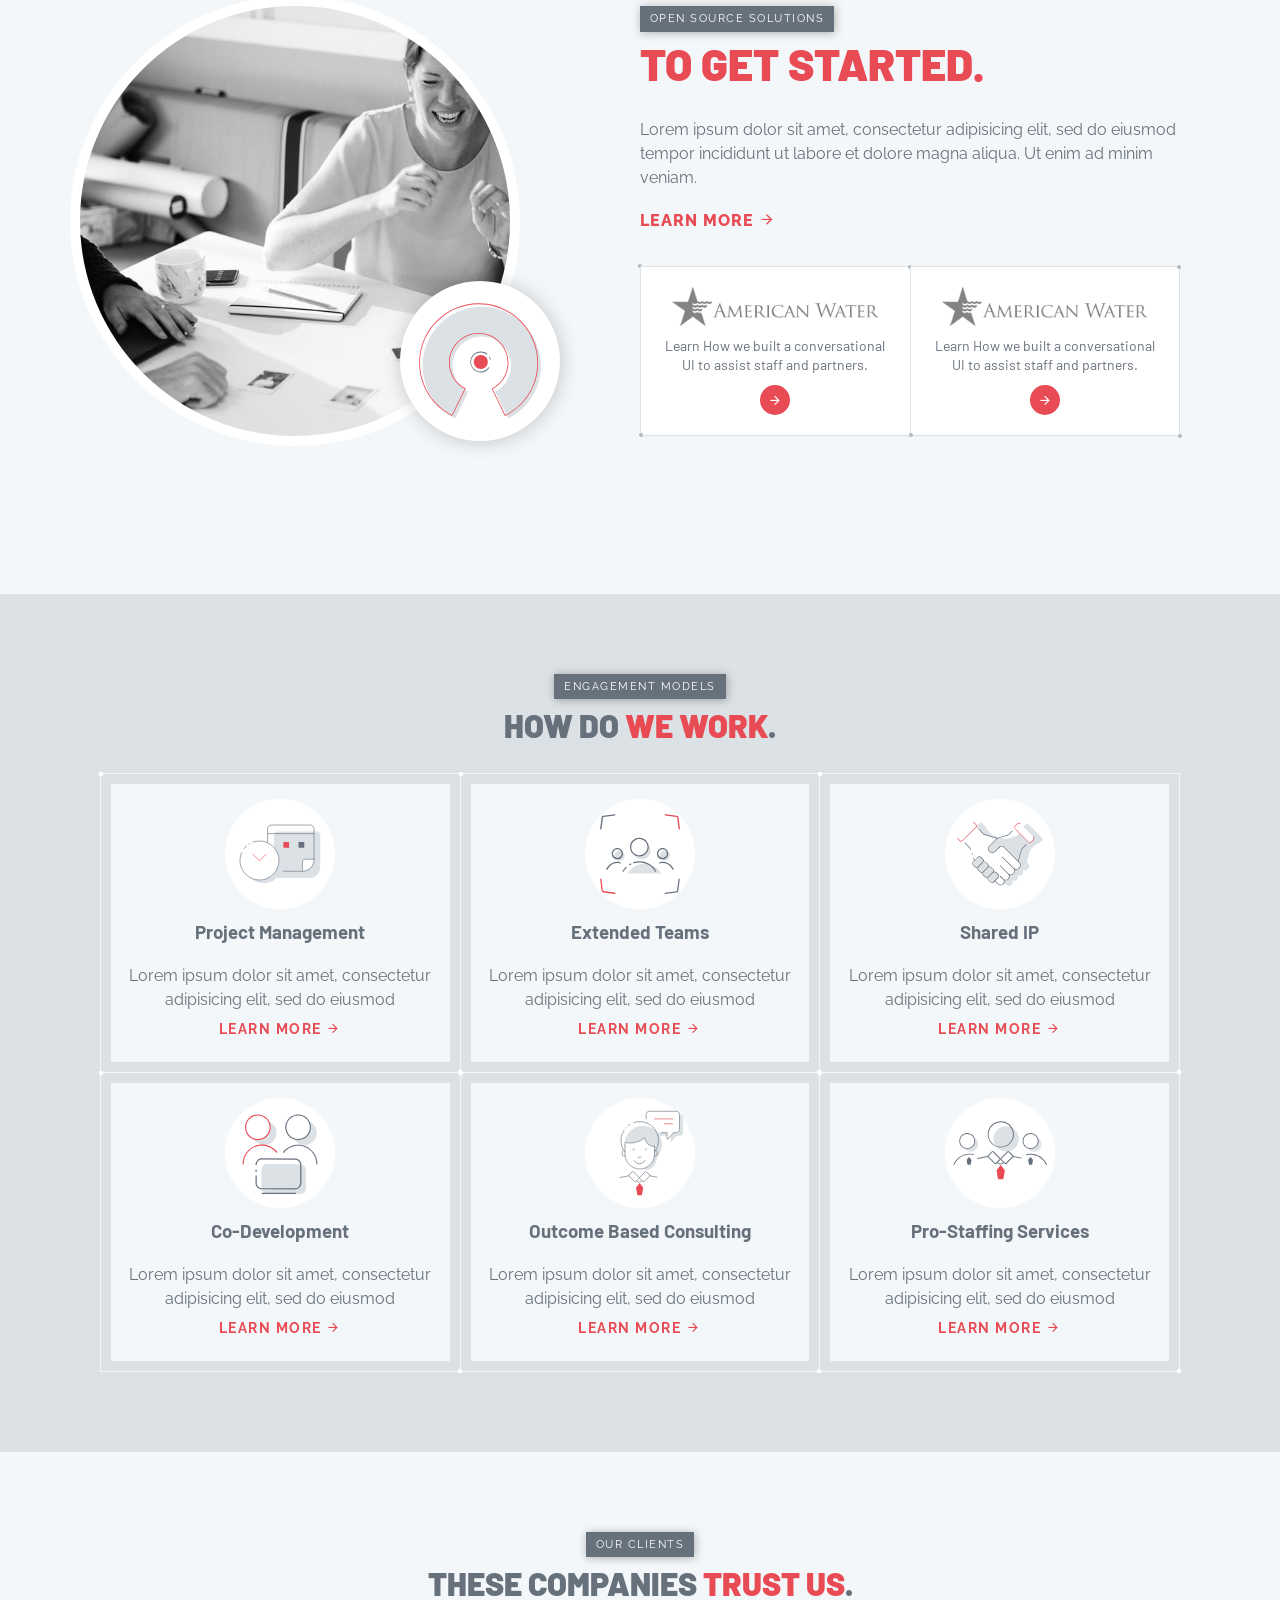
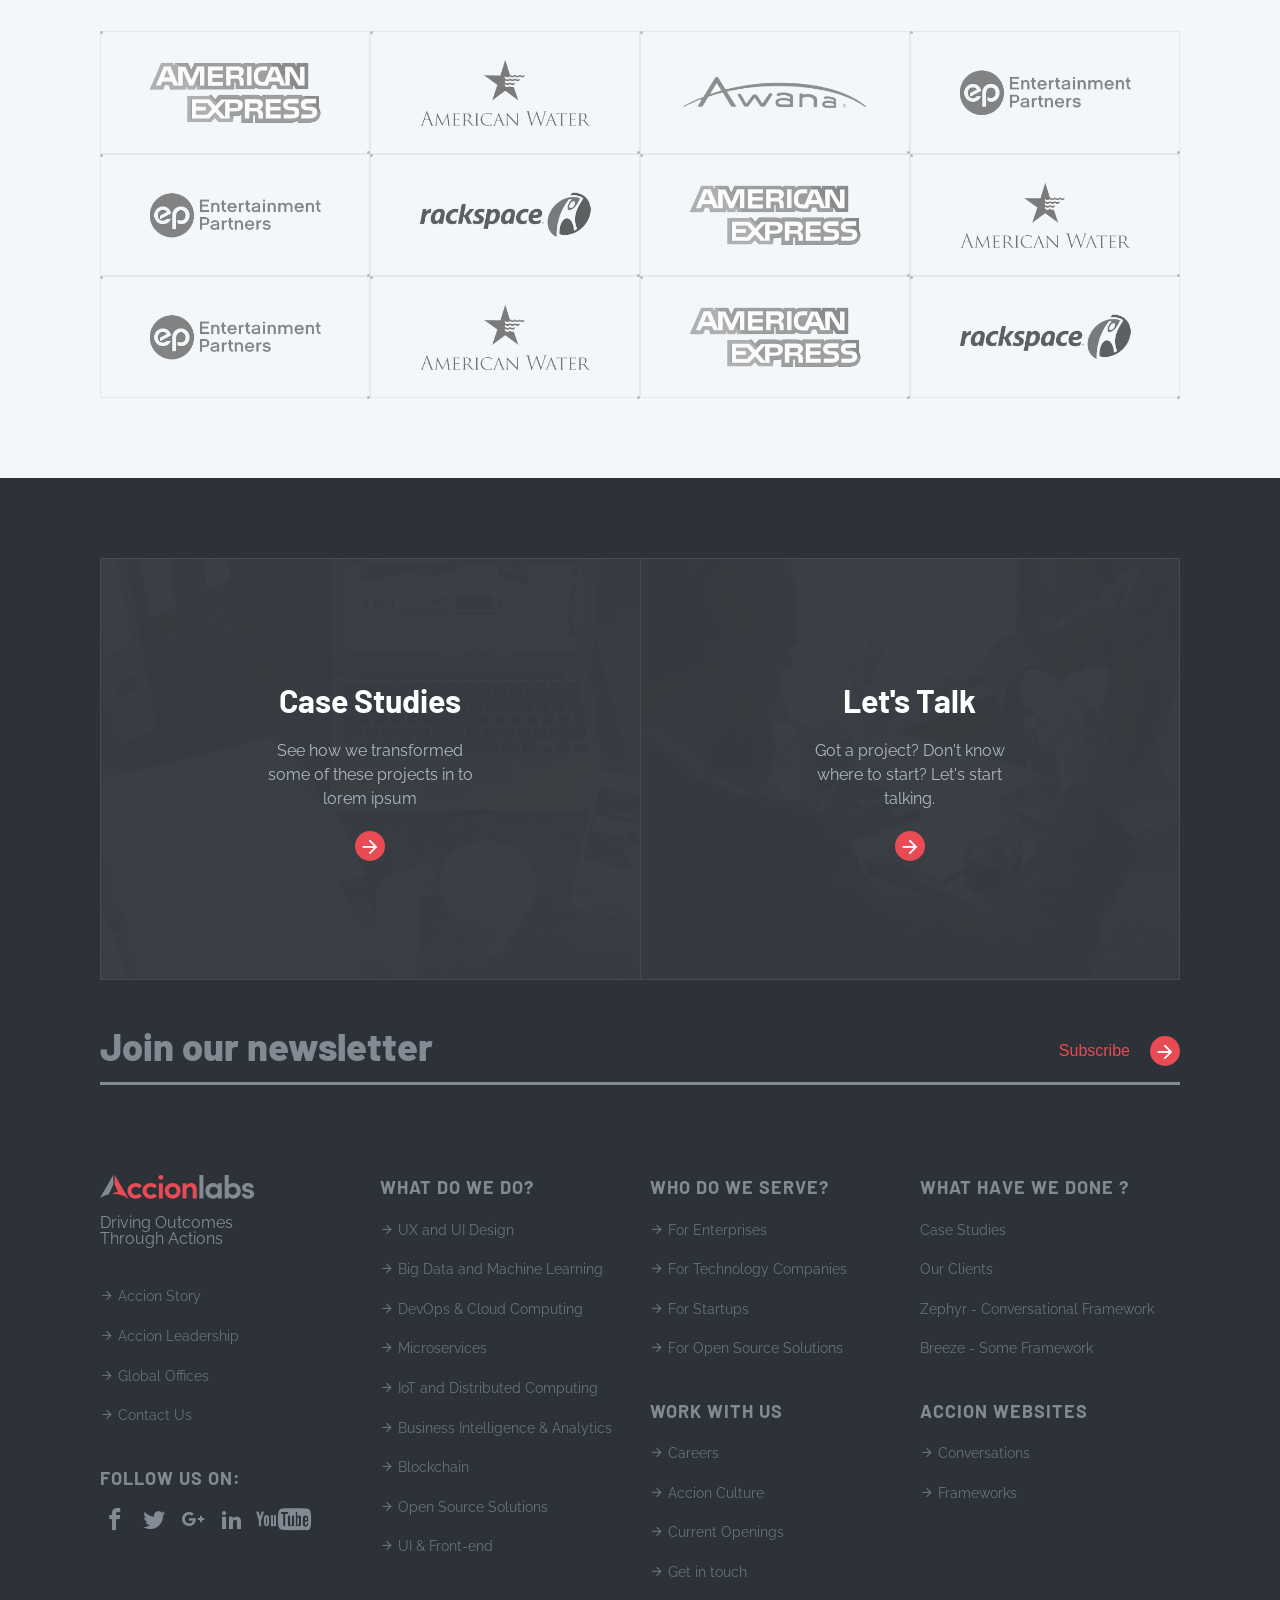
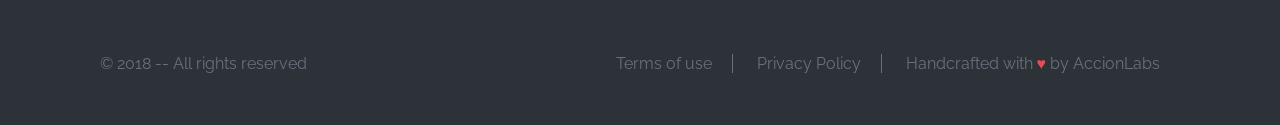
==== commit 144e1791: "Added case-study presentation in the capabilities page" ====
--- a/accion/index.html
+++ b/accion/index.html
@@ -72,11 +72,11 @@
                                </a>
                            </li>
 
-                            <li class="full-nav-icon navicon nav-trigger">
-                                <a href="#">
-                                    <i class="icon icon-nav icon-menu"></i>
-                                </a>
-                            </li>
+                           <li class="full-nav-icon navicon nav-trigger">
+                            <a href="#"> <span class="txt">Menu</span>
+                              <i class="icon icon-nav icon-menu"></i>
+                            </a>
+                          </li>
 
                             <li class="navicon">
                                 <a href="#">
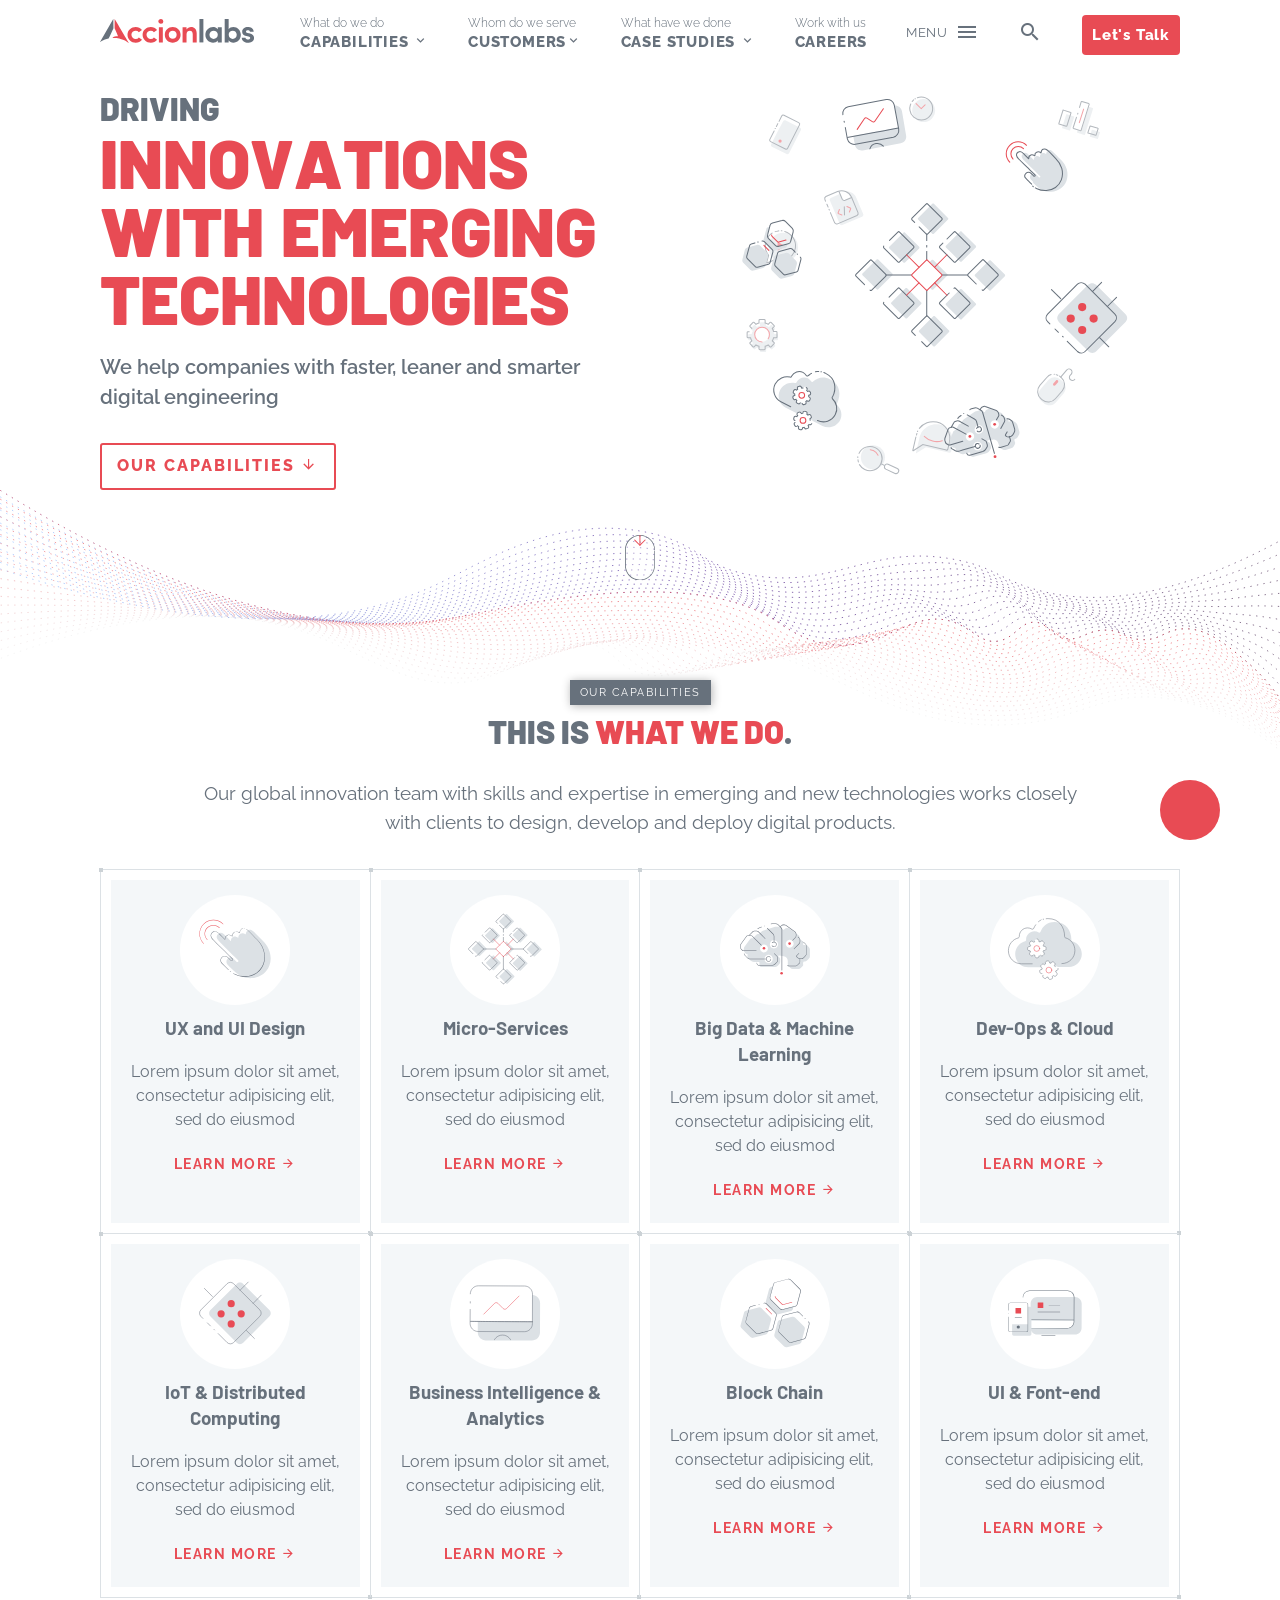
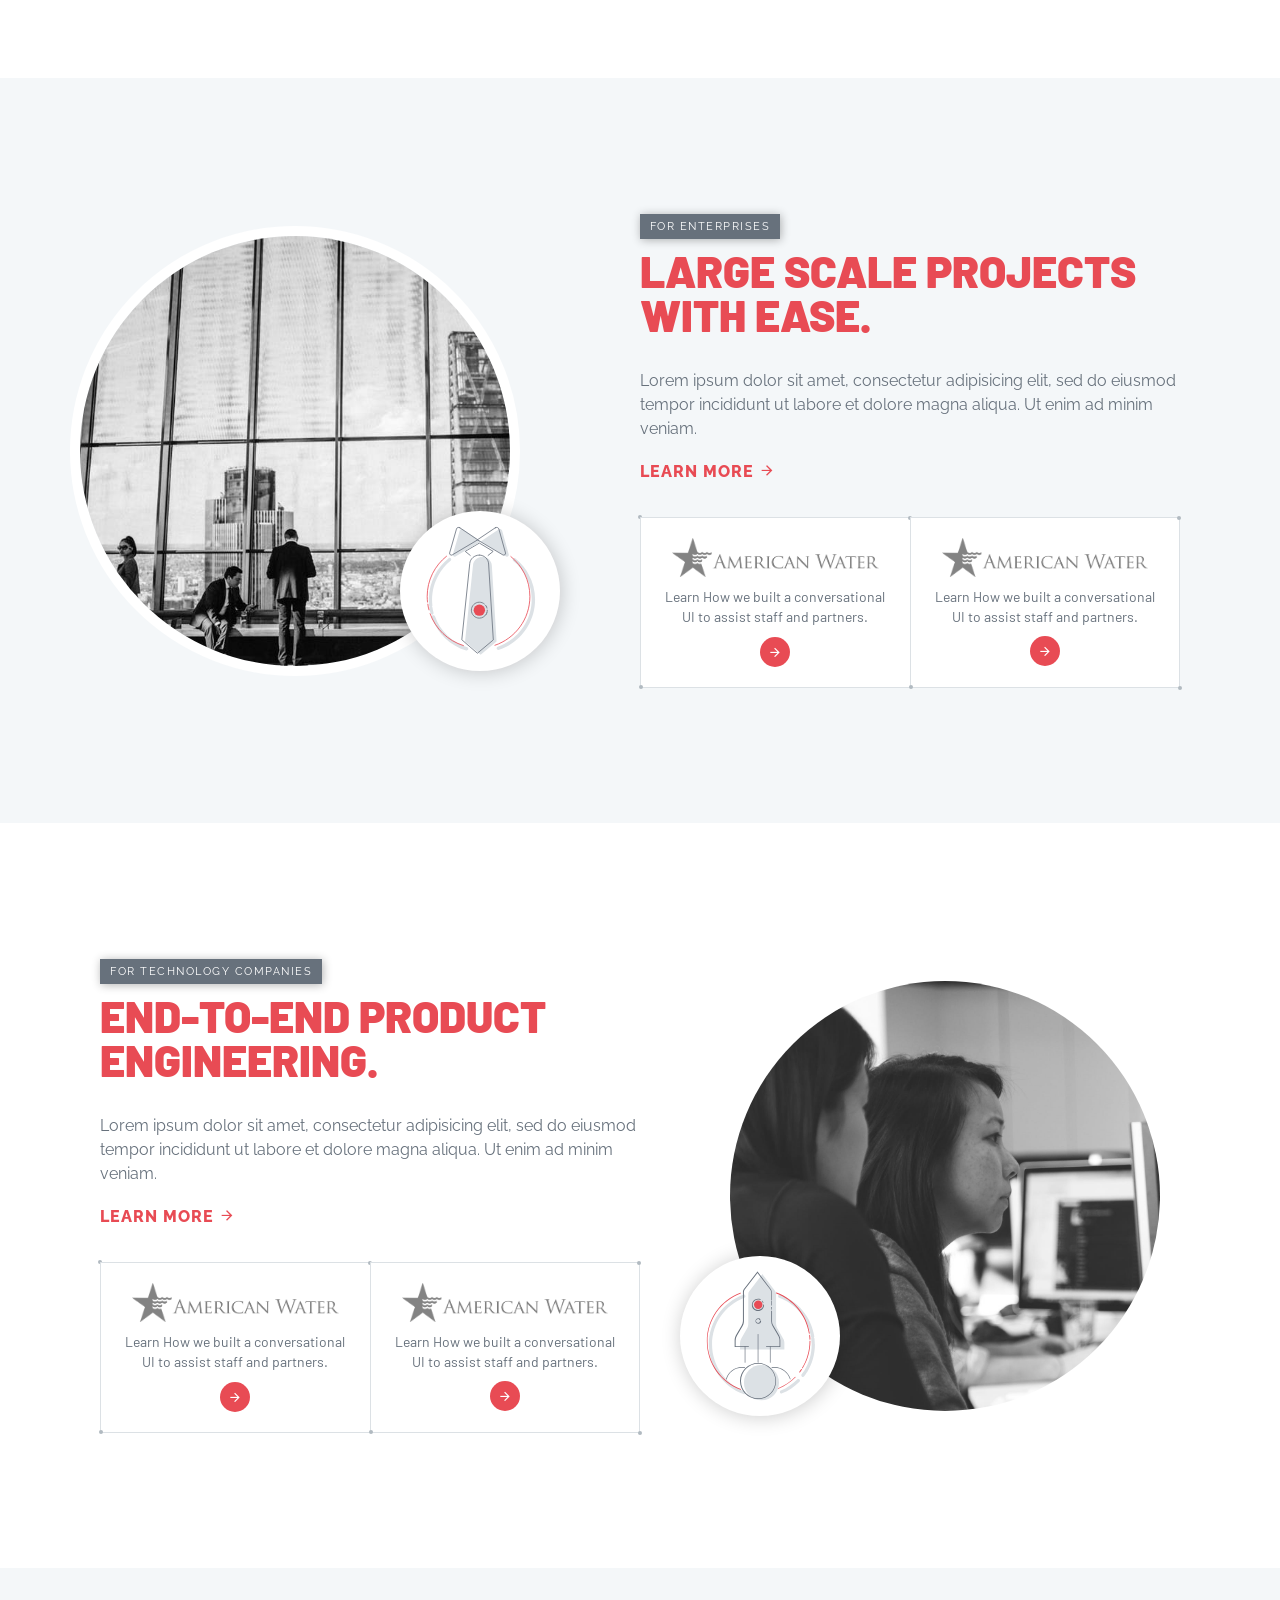
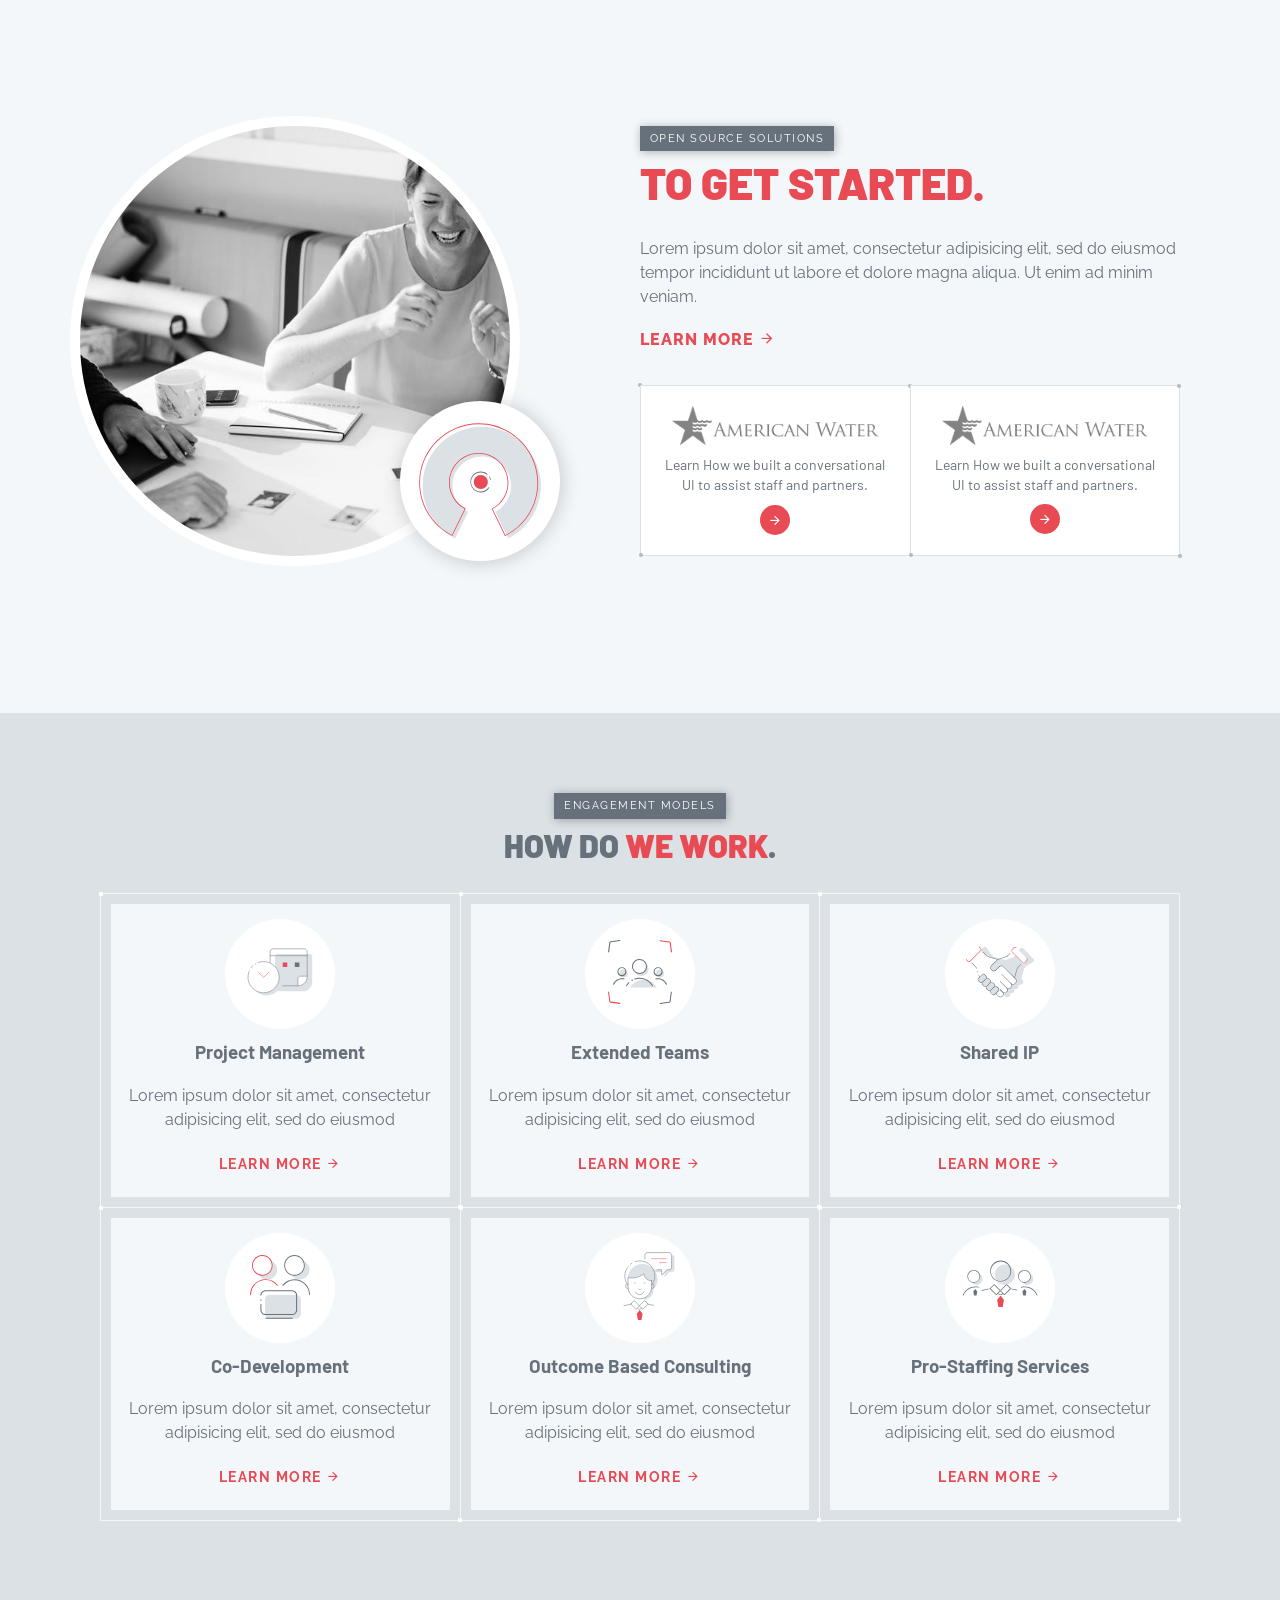
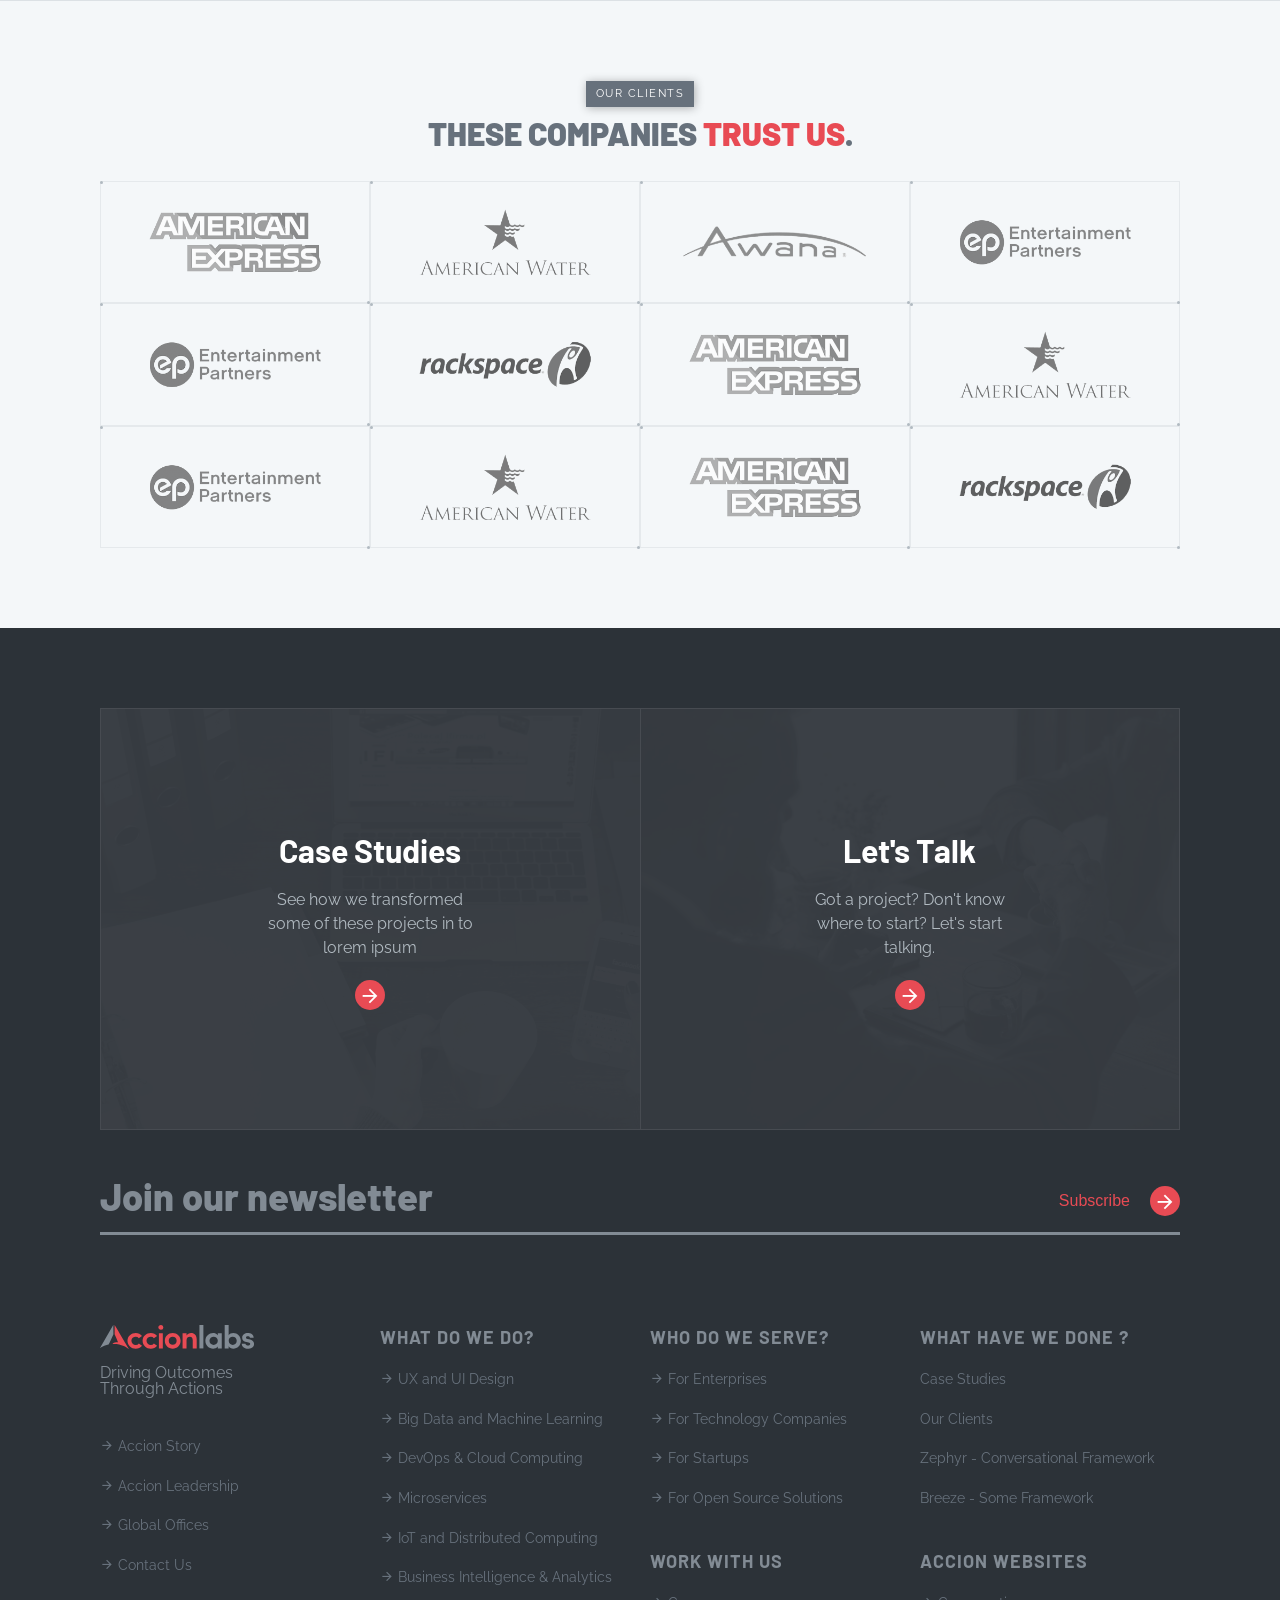
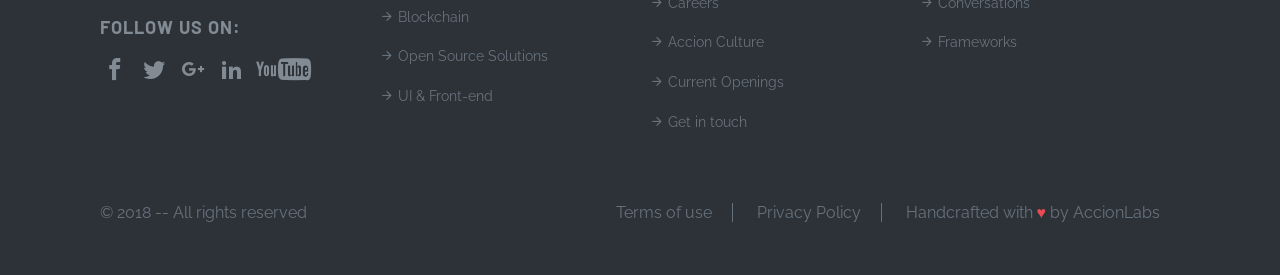
==== commit ae559533: "Changes in slider" ====
--- a/accion/index.html
+++ b/accion/index.html
@@ -127,14 +127,14 @@
                                   <h2 class="typewriter">
                                     <strong class="js-letters mast__text smallblack">Driving
                                     </strong>
-                                    <span class="js-letters mast__text"> Outcomes</span>
+                                    <span class="js-letters mast__text"> Innovations </span>
                                     <span class="js-letters mast__text">
-                                      Through
+                                      with Emerging
                                     </span>
-                                    <span class="js-letters mast__text"> Actions</span>
+                                    <span class="js-letters mast__text"> Technologies</span>
                                 </h2>
-                                <p>Some Lorem ipsum dolor sit amet, consectetur adipisicing elit, sed do eiusmod
-                                tempor incididunt ut</p>
+                                <p>We help companies with faster, leaner and smarter digital engineering</p>
+                                <a href="#section_capabilities" class="main-cta">Our Capabilities <i class="icon-arrow_downward"></i></a>
                                 </div>
 
                               </div>
@@ -240,10 +240,13 @@
                       <img src="img/mouse.svg" alt="" class="inject-me">
                     </span>
                 </section>
-                <section class="page-section content-block services-section">
+                <section class="page-section content-block services-section" id="section_capabilities">
                      <header class="section-heading page-wrap">
                           <span class="labeltxt">Our Capabilities</span>
                           <h2 class="sub-heading">This is <span class="highlight">what we do</span>.</h2>
+                          <p>
+                            Our global innovation team with skills and expertise in emerging and new technologies works closely with clients to design, develop and deploy digital products.
+                          </p>
                       </header>
                     <div class="page-wrap">
                      <div class="coe-wrap row">
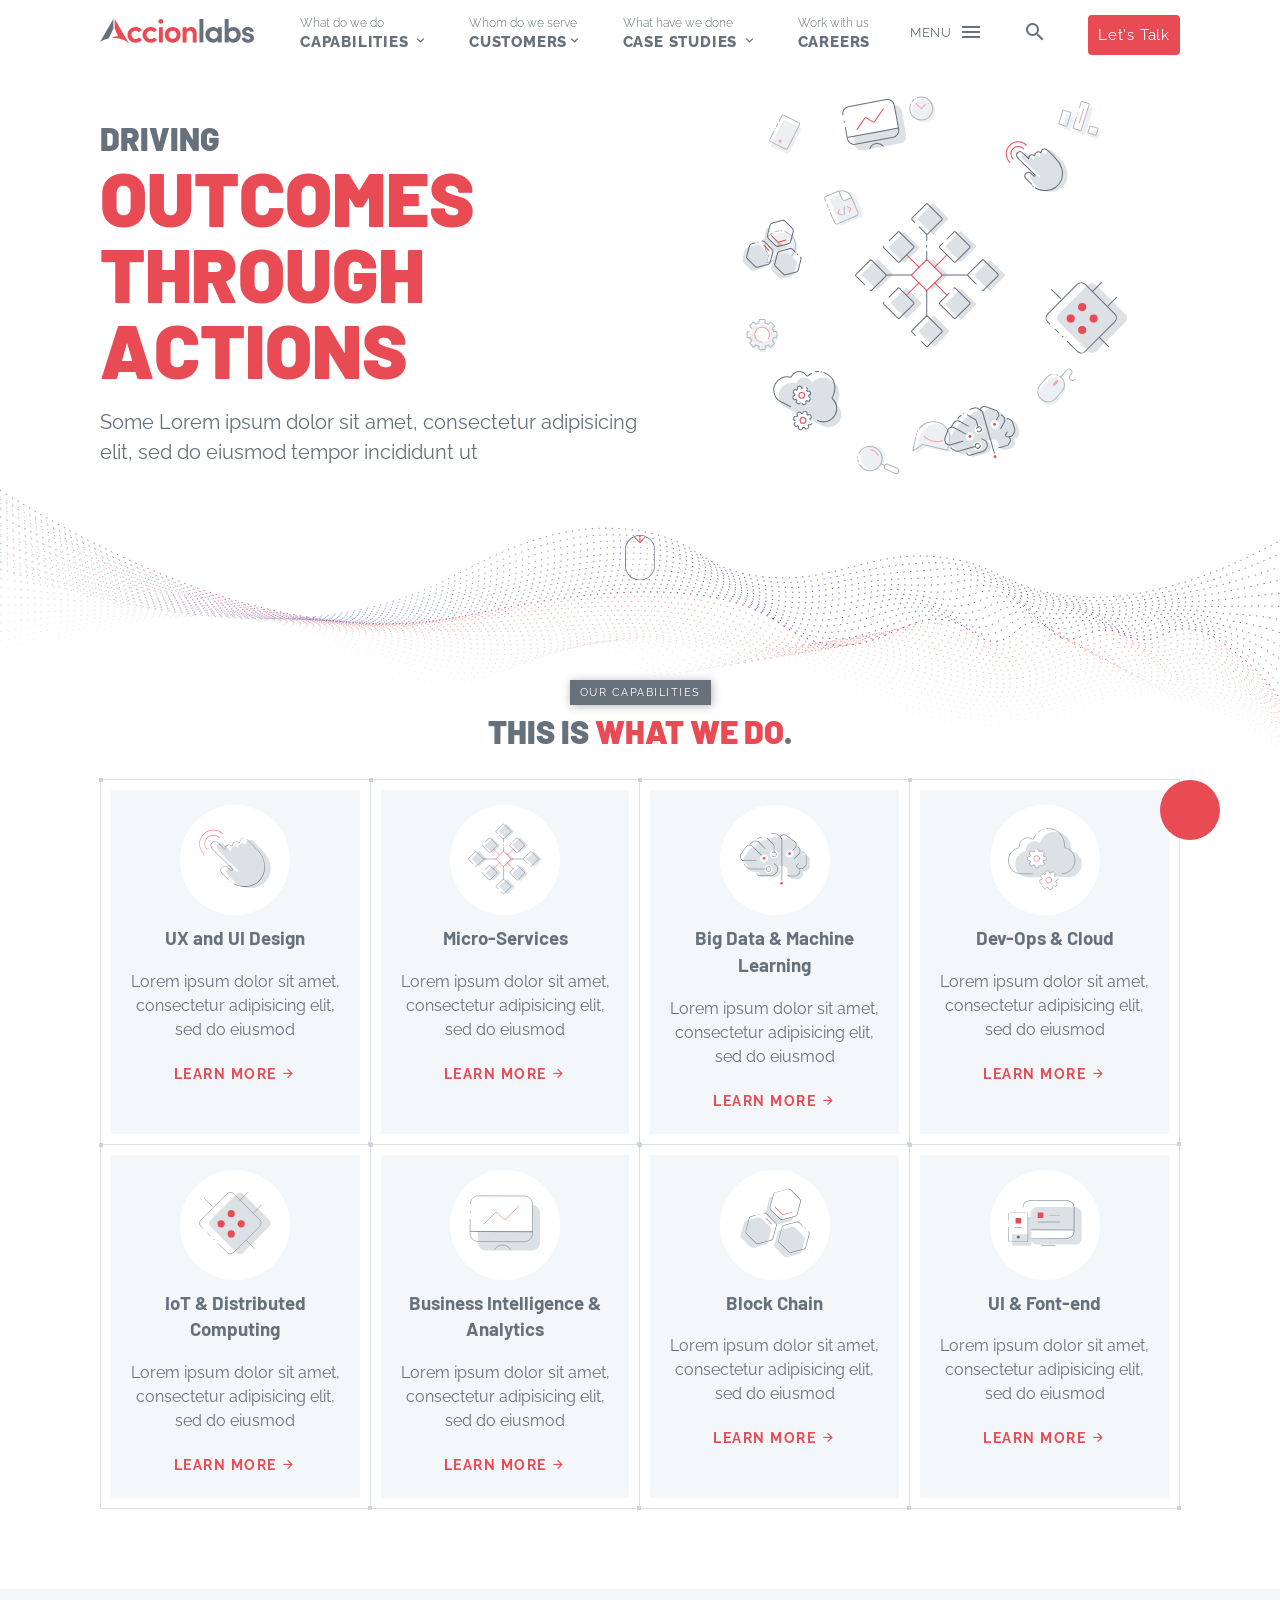
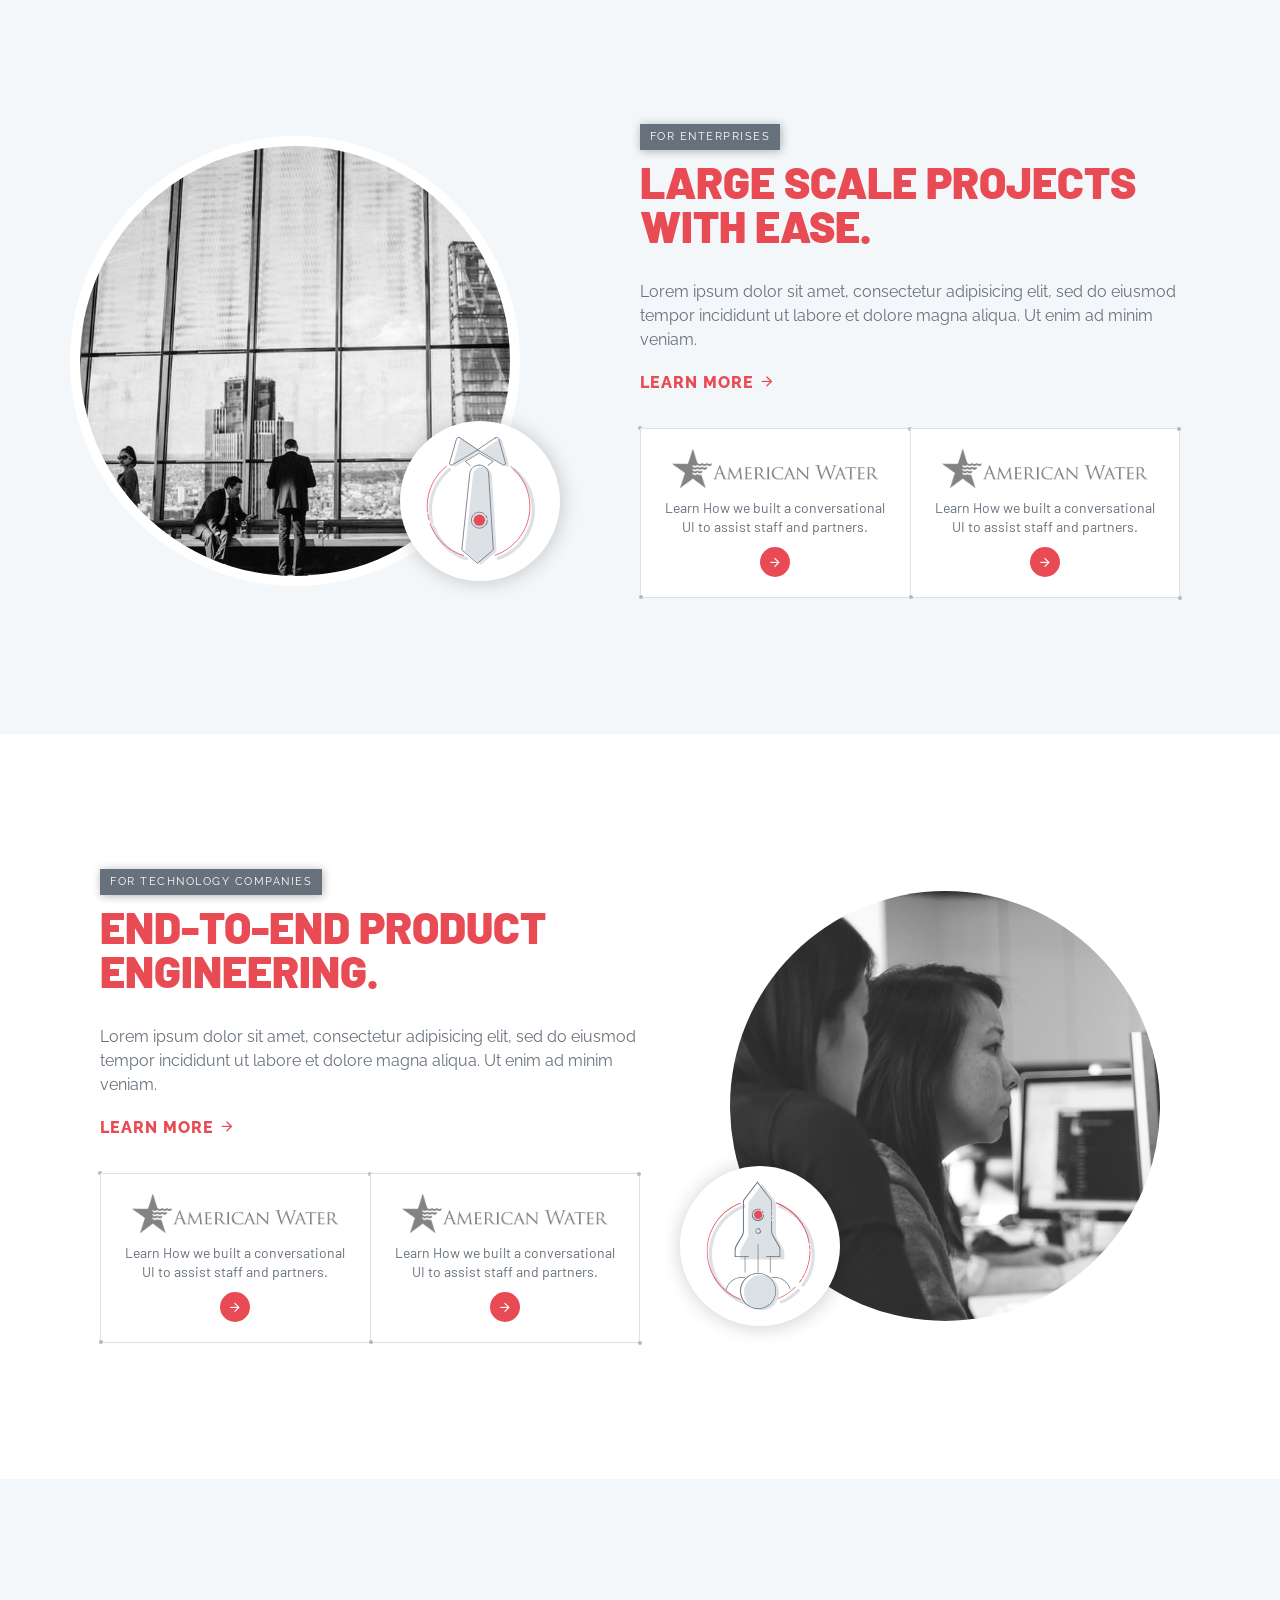
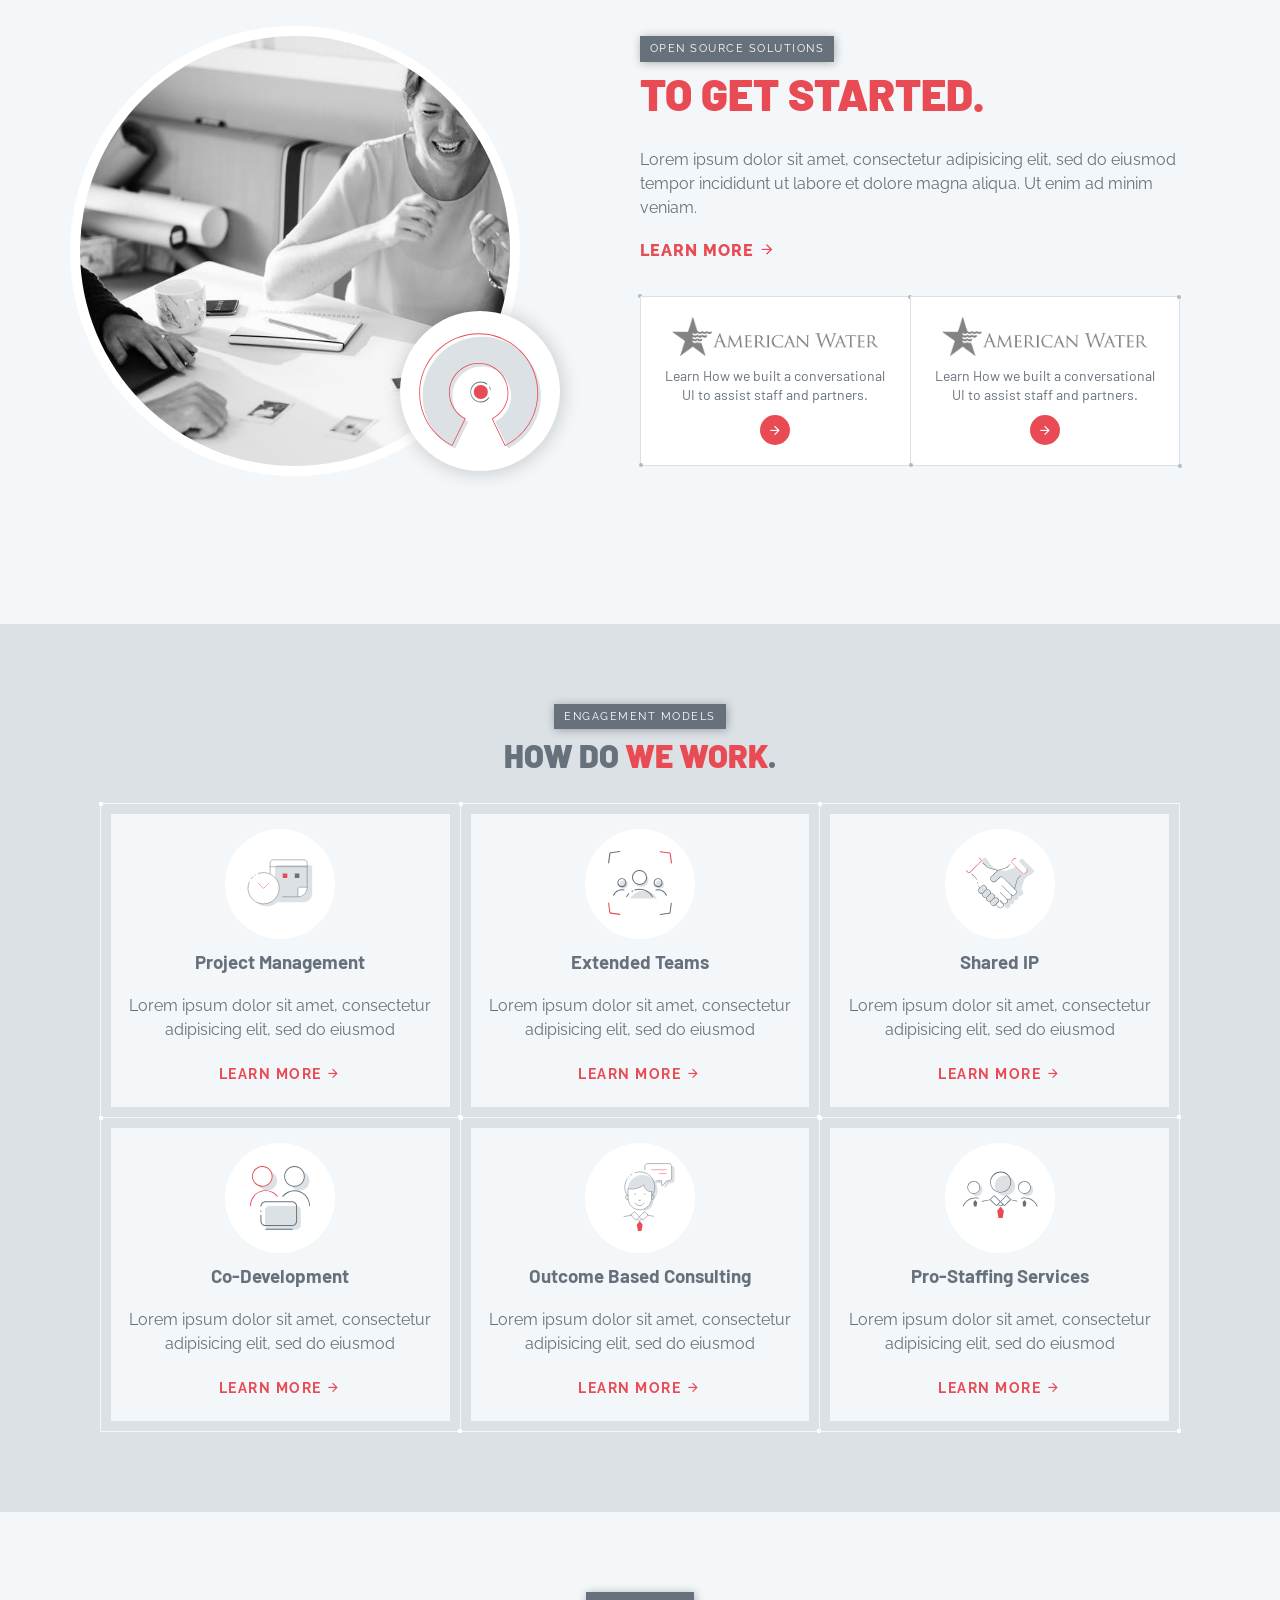
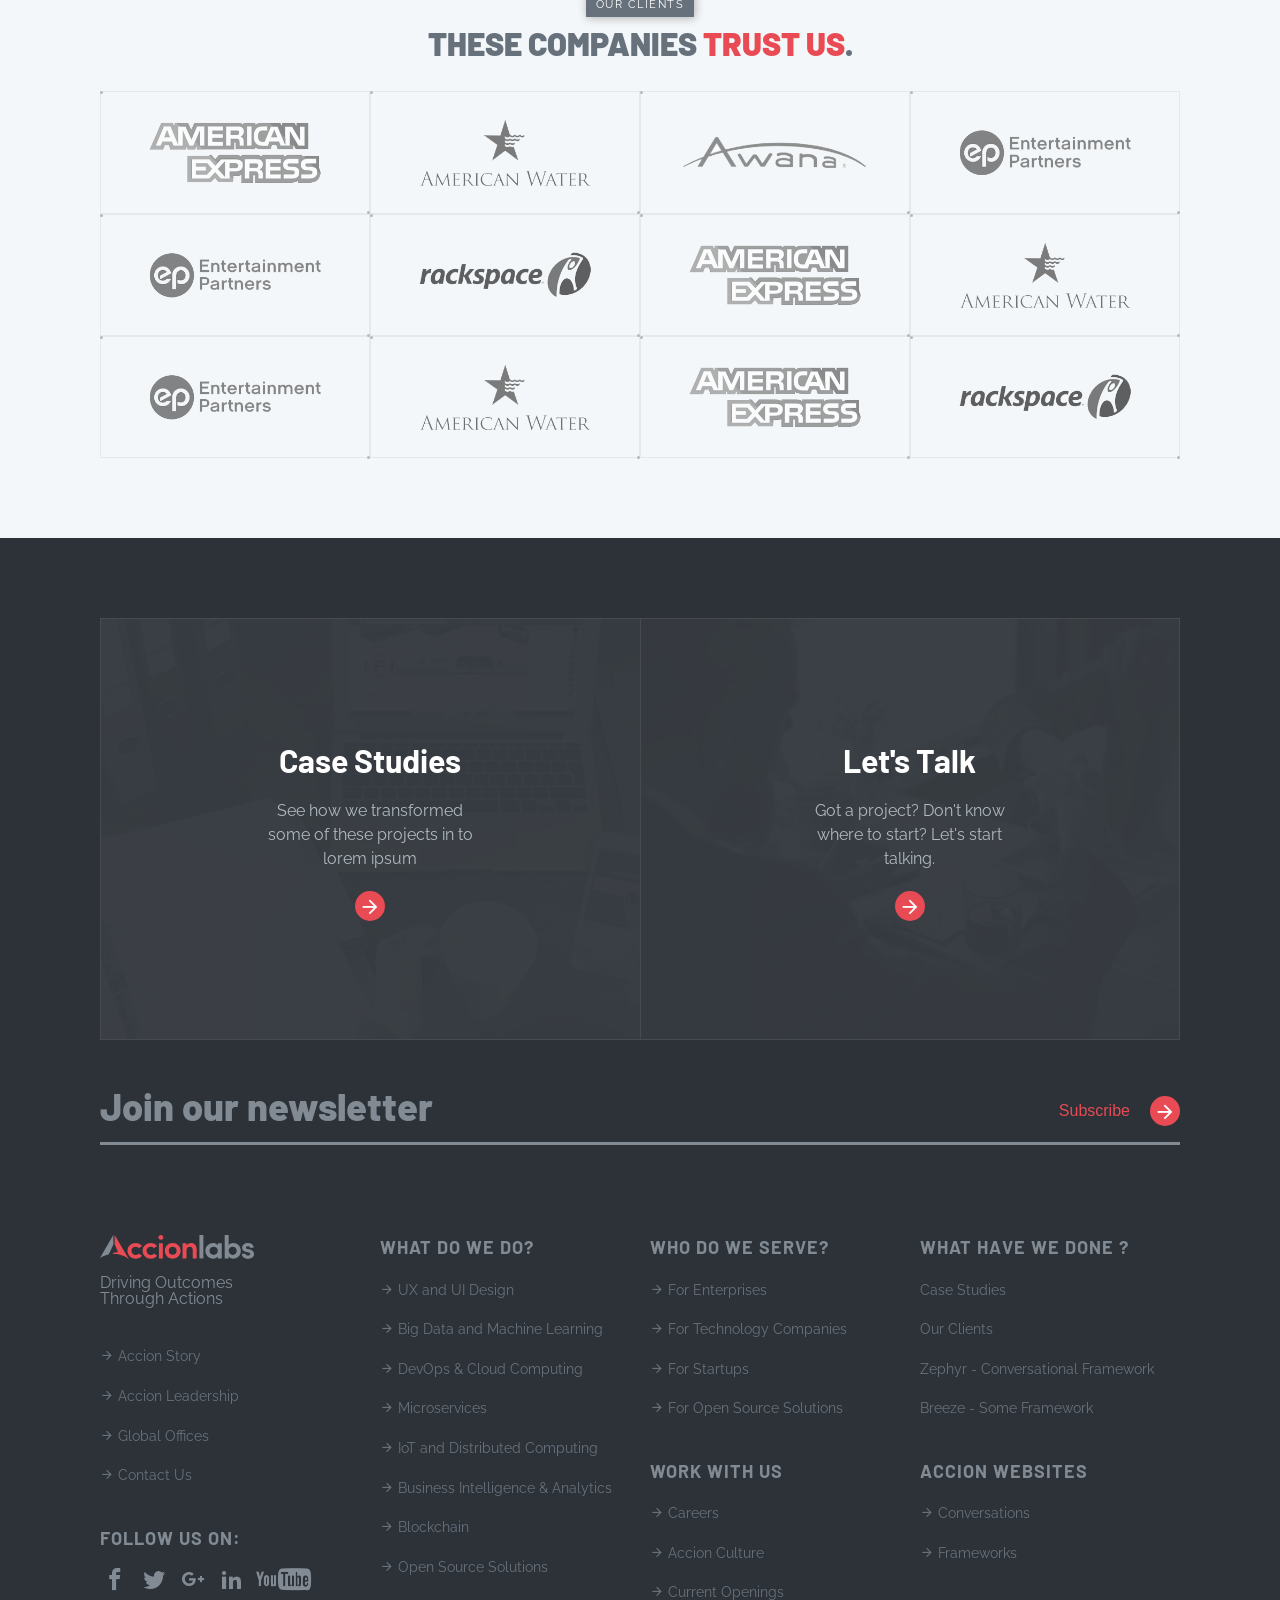
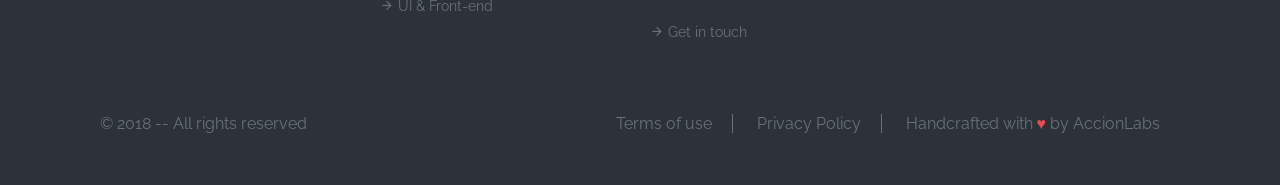
==== commit 420c0eac: "Revert "Changes in slider" This reverts commit ae5595336bc22ae33e7f83fe247746beb094cea7." ====
--- a/accion/index.html
+++ b/accion/index.html
@@ -127,14 +127,14 @@
                                   <h2 class="typewriter">
                                     <strong class="js-letters mast__text smallblack">Driving
                                     </strong>
-                                    <span class="js-letters mast__text"> Innovations </span>
+                                    <span class="js-letters mast__text"> Outcomes</span>
                                     <span class="js-letters mast__text">
-                                      with Emerging
+                                      Through
                                     </span>
-                                    <span class="js-letters mast__text"> Technologies</span>
+                                    <span class="js-letters mast__text"> Actions</span>
                                 </h2>
-                                <p>We help companies with faster, leaner and smarter digital engineering</p>
-                                <a href="#section_capabilities" class="main-cta">Our Capabilities <i class="icon-arrow_downward"></i></a>
+                                <p>Some Lorem ipsum dolor sit amet, consectetur adipisicing elit, sed do eiusmod
+                                tempor incididunt ut</p>
                                 </div>
 
                               </div>
@@ -240,13 +240,10 @@
                       <img src="img/mouse.svg" alt="" class="inject-me">
                     </span>
                 </section>
-                <section class="page-section content-block services-section" id="section_capabilities">
+                <section class="page-section content-block services-section">
                      <header class="section-heading page-wrap">
                           <span class="labeltxt">Our Capabilities</span>
                           <h2 class="sub-heading">This is <span class="highlight">what we do</span>.</h2>
-                          <p>
-                            Our global innovation team with skills and expertise in emerging and new technologies works closely with clients to design, develop and deploy digital products.
-                          </p>
                       </header>
                     <div class="page-wrap">
                      <div class="coe-wrap row">
